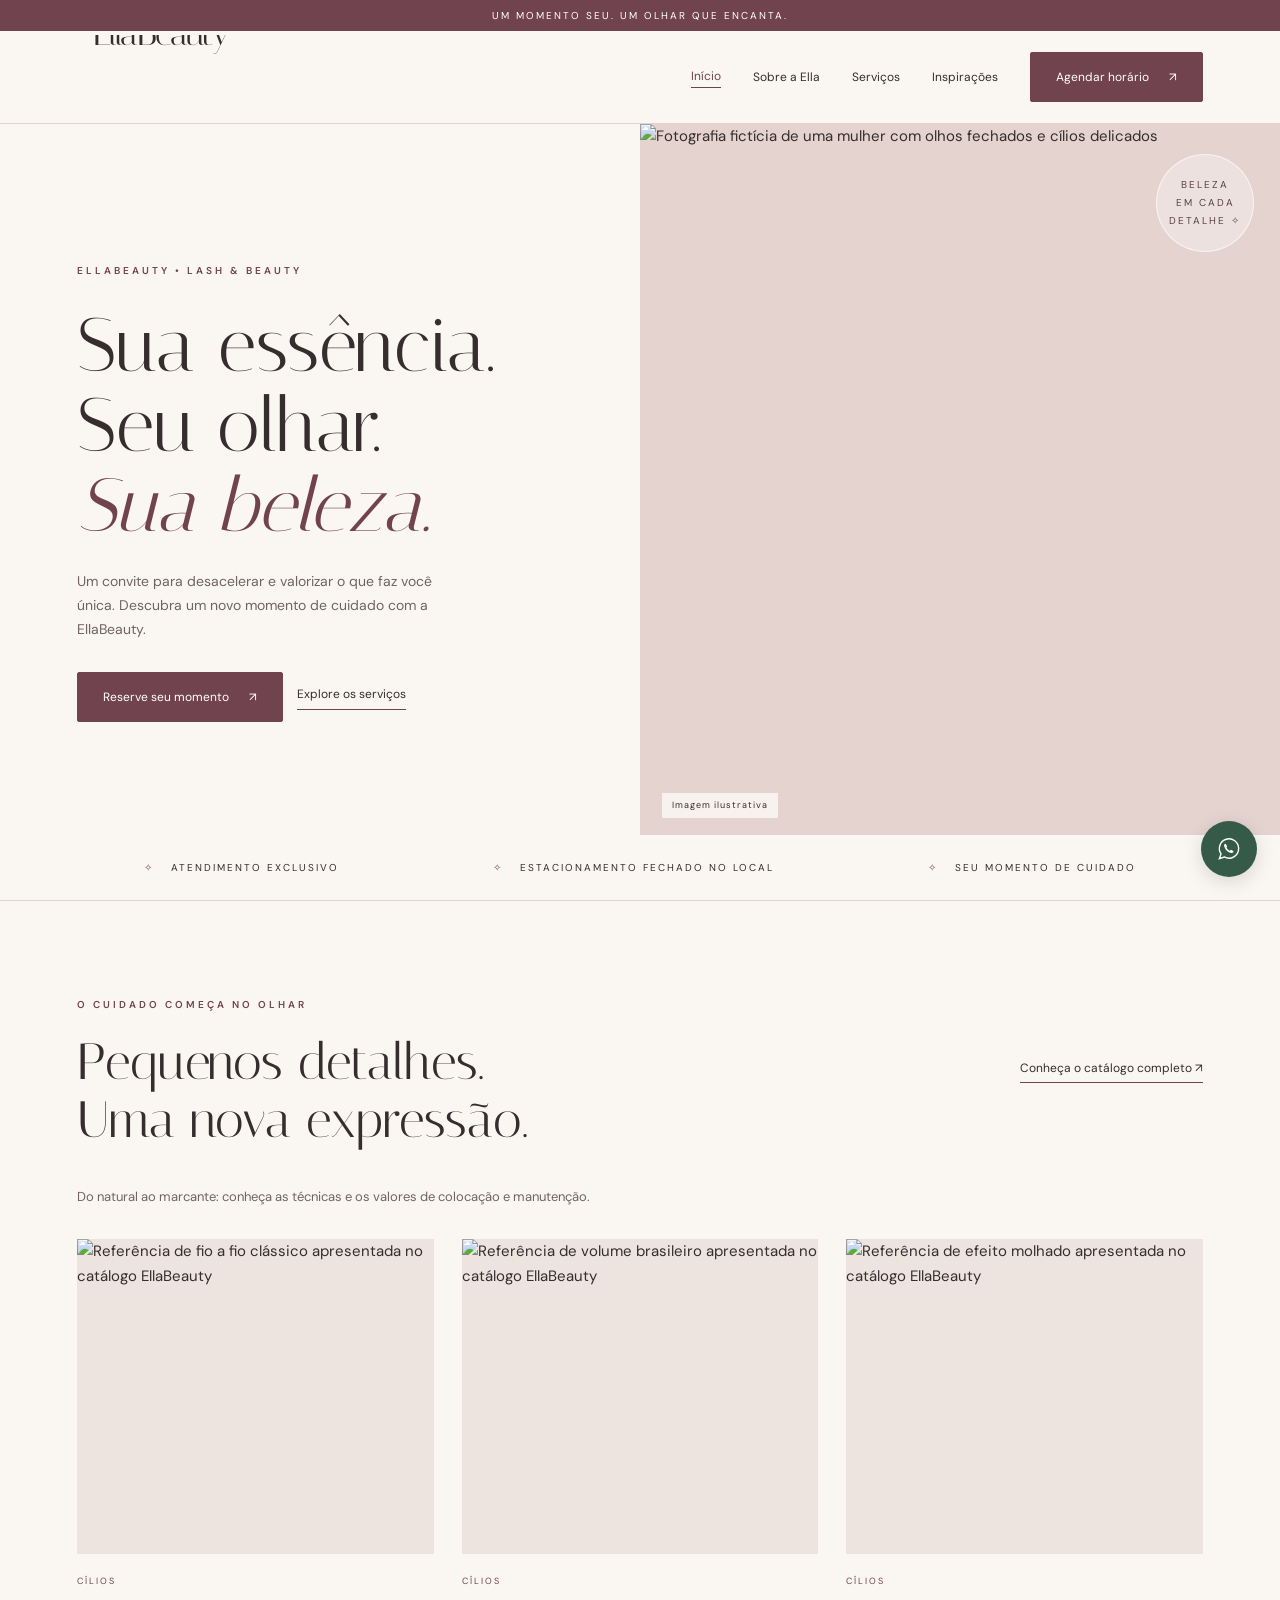
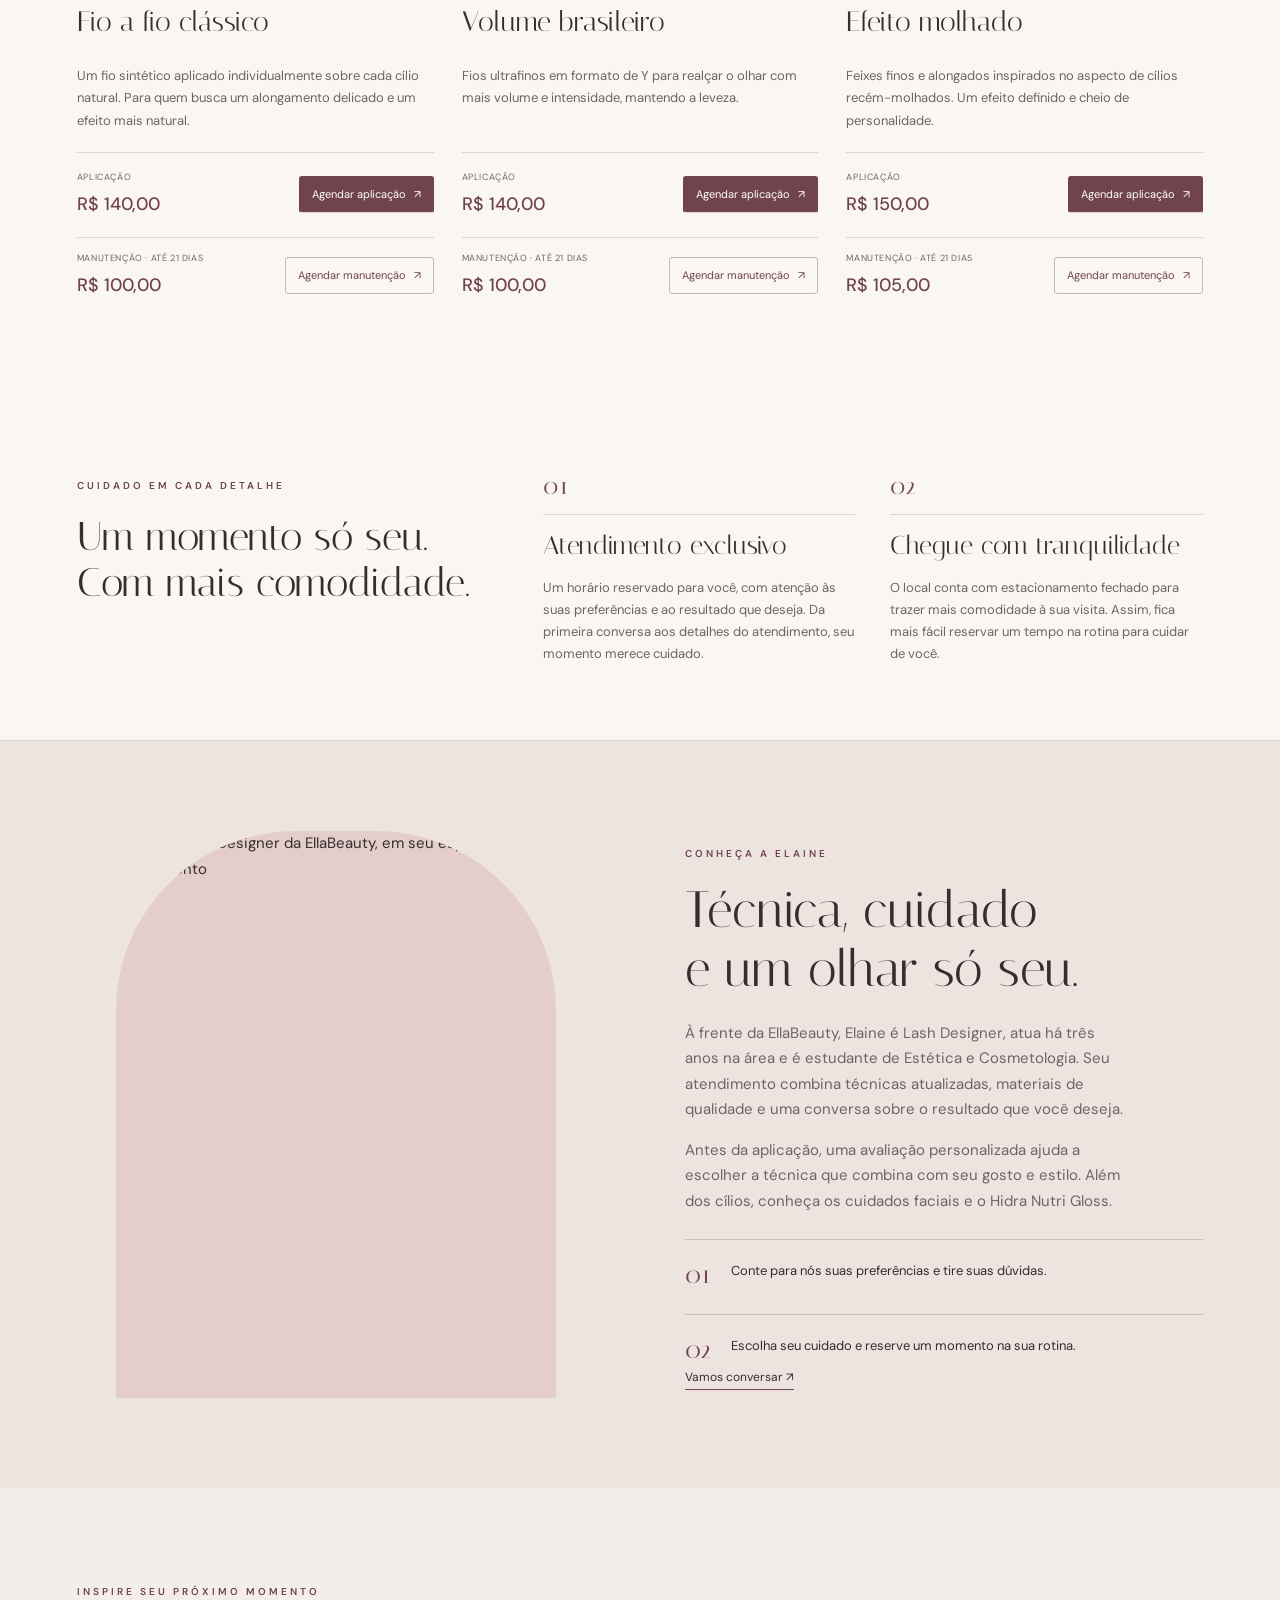
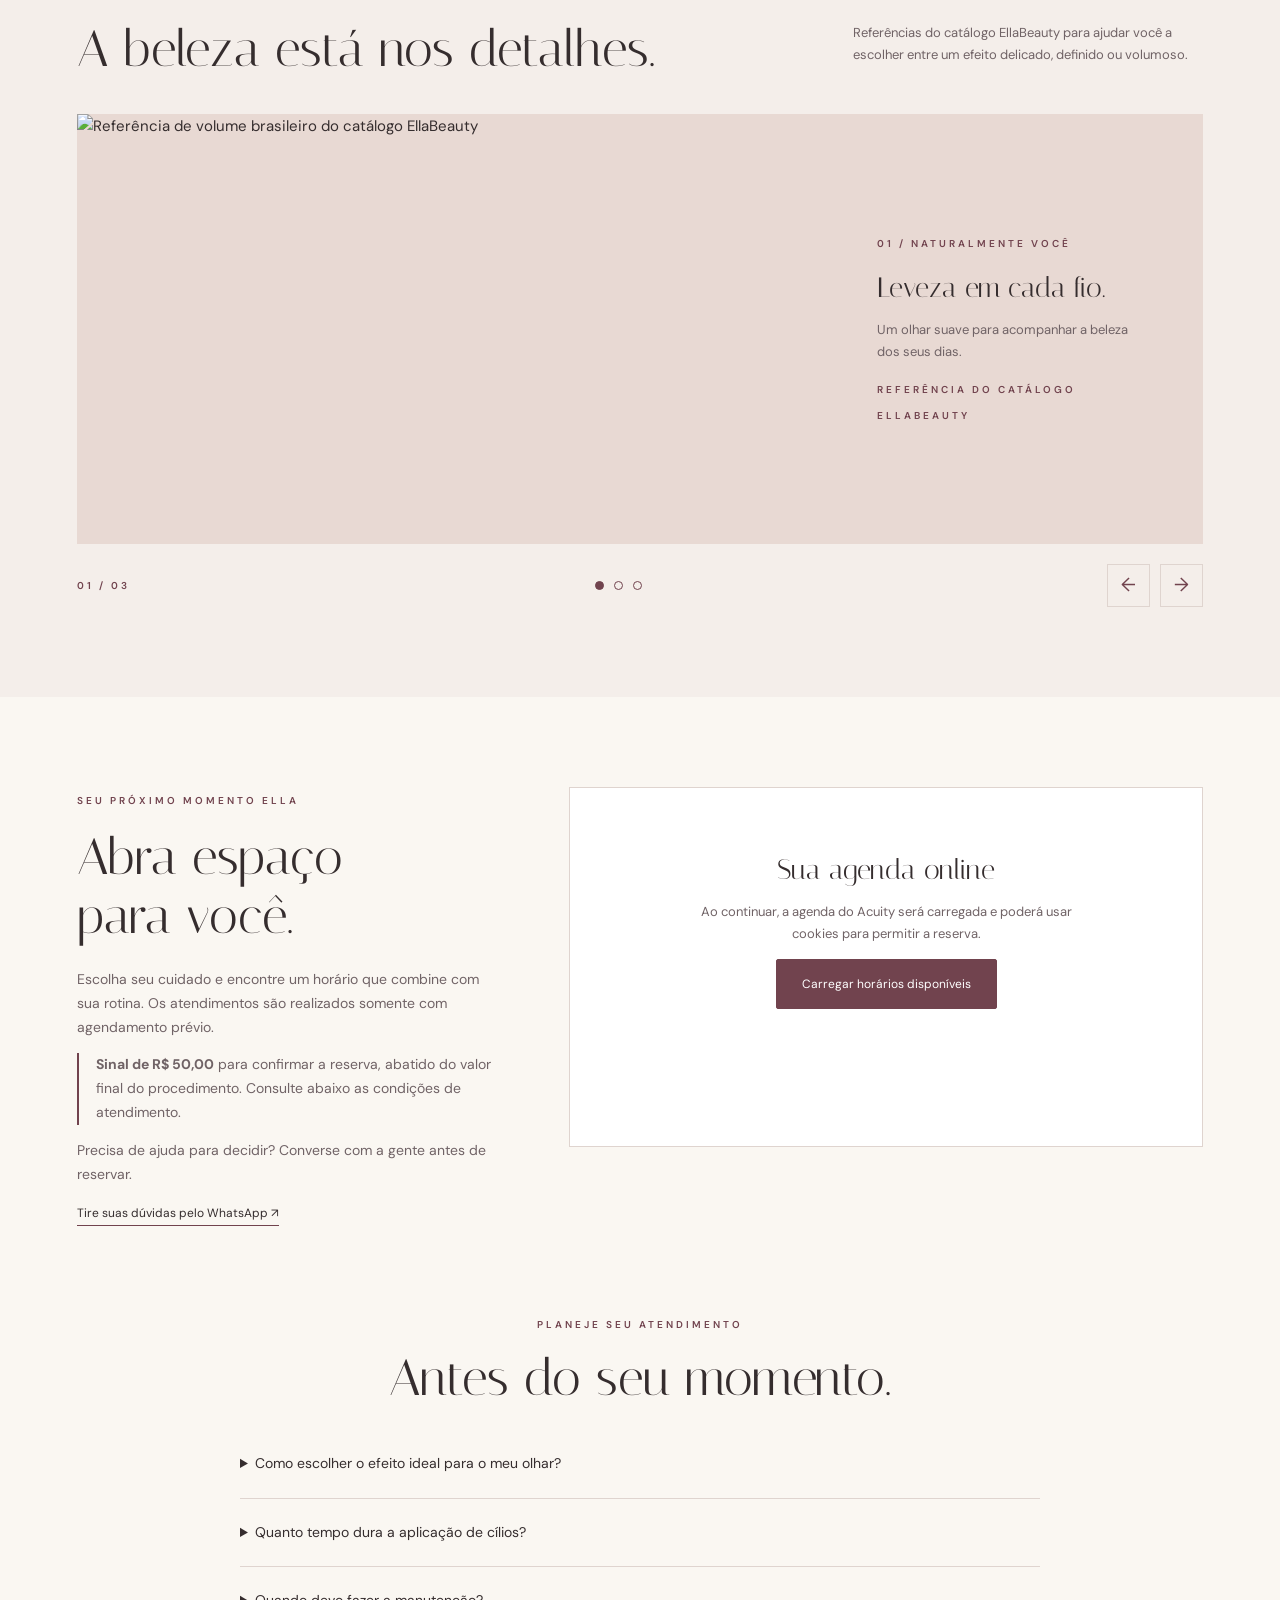
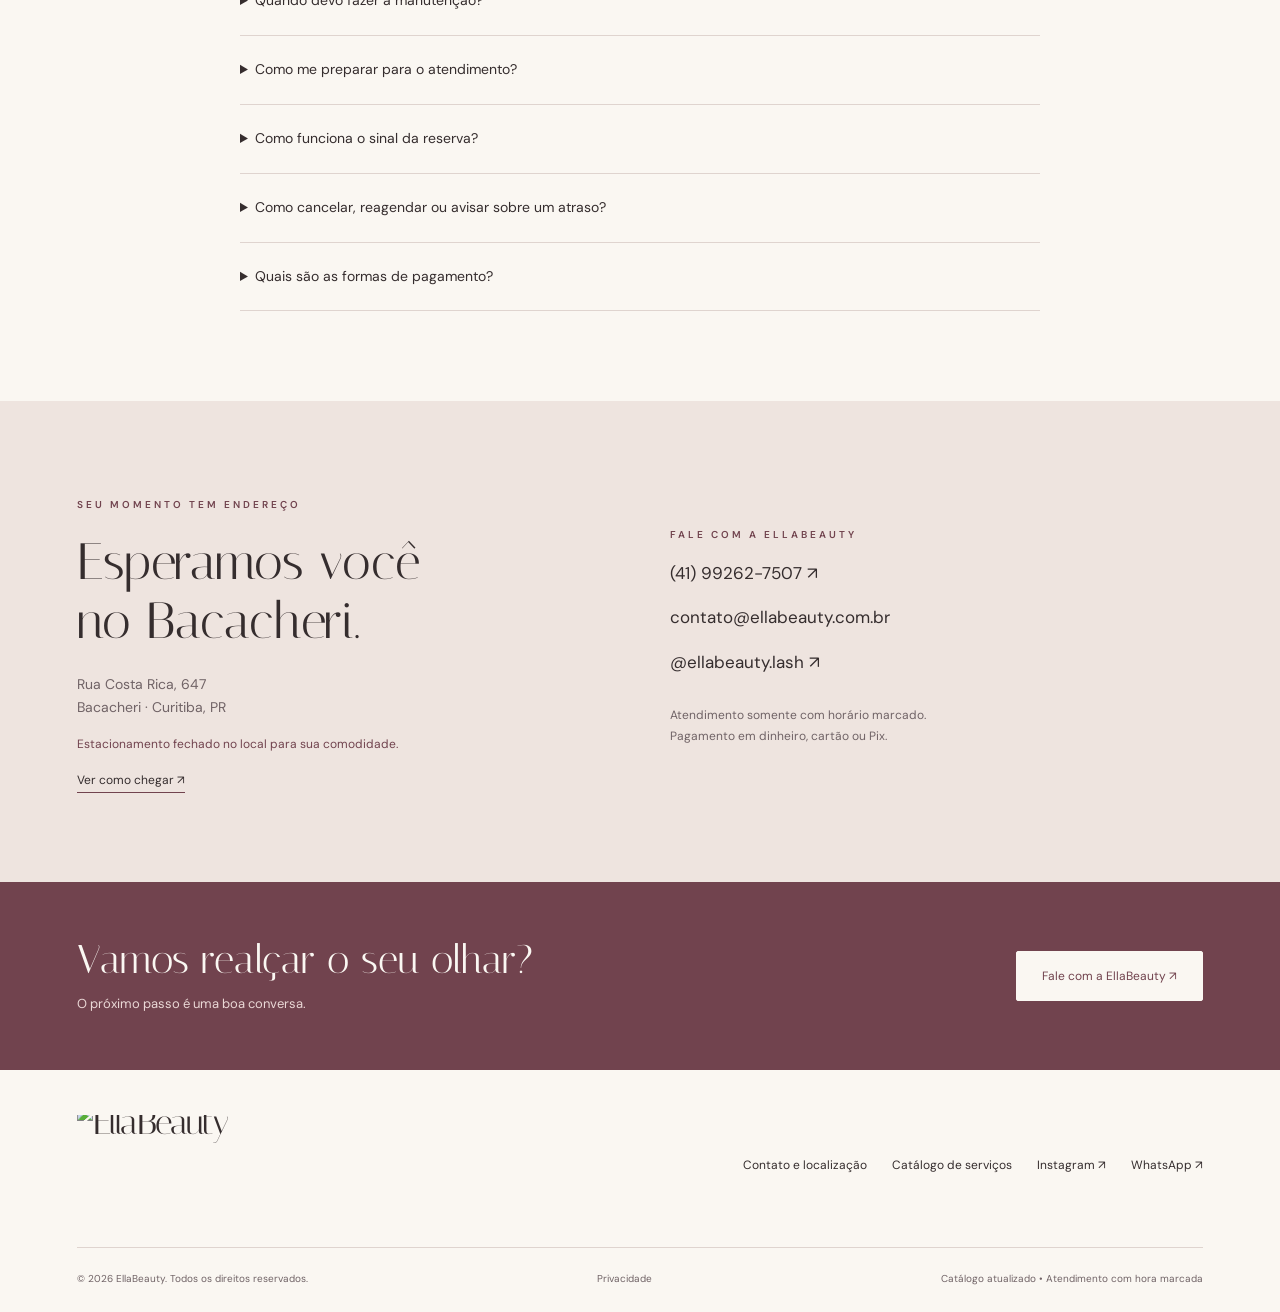
==== index.html @ 80ac0892 "Add files via upload" ====
<!doctype html>
<html lang="pt-BR">
	<head>
		<meta charset="utf-8">
			<meta name="viewport"
			      content="width=device-width,initial-scale=1">
				<title>EllaBeauty | Um olhar que é só seu</title>
				<meta name="description"
				      content="Conheça a EllaBeauty, explore o catálogo de serviços e fale conosco para reservar seu momento de beleza e cuidado.">
					<meta name="theme-color"
					      content="#71434e">
						<link rel="icon"
						      href="assets/favicon.svg"
						      type="image/svg+xml">
							<link rel="stylesheet"
							      href="styles.css">
								<script src="config.js"
								        defer></script><script
								        src="app.js"
								        defer></script></head><body
								        data-page="home">
									<a class="skip"
									   href="#conteudo">Pular para o conteúdo</a>
									<div data-header></div><main
									     id="conteudo">
										<div class="hero">
											<div class="hero-copy">
												<span class="eyebrow">EllaBeauty • Lash & beauty</span>
												<h1>Sua essência.<br>Seu olhar.<br>
															<em>Sua beleza.</em>
														</h1>
														<p>Um convite para desacelerar e valorizar o que faz você única. Descubra um novo momento de cuidado com a EllaBeauty.</p>
														<div class="actions">
															<a class="btn"
															   href="#agendar">Reserve seu momento <span aria-hidden="true">↗</span>
															</a>
															<a class="text-link"
															   href="servicos.html">Explore os serviços</a>
														</div>
													</div>
													<div class="hero-art">
														<img src="assets/olhar-ilustrativo.png"
														     id="hero-image"
														     alt="Fotografia fictícia de uma mulher com olhos fechados e cílios delicados"
														     width="900"
														     height="1000"
														     fetchpriority="high">
															<div class="hero-stamp">BELEZA<br>EM CADA<br>DETALHE ✧</div>
																	<span class="image-note">Imagem ilustrativa</span>
																</div>
															</div>
															<div class="strip"><span>Atendimento exclusivo</span><span>Estacionamento fechado no local</span><span>Seu momento de cuidado</span></div>
															<section>
																<div class="wrap">
																	<div class="section-head">
																		<div>
																			<span class="eyebrow">O cuidado começa no olhar</span>
																			<h2>Pequenos detalhes.<br>Uma nova expressão.</h2>
																			</div>
																			<a class="text-link"
																			   href="servicos.html">Conheça o catálogo completo ↗</a>
																		</div>
																		<p class="catalog-caption">Do natural ao marcante: conheça as técnicas e os valores de colocação e manutenção.</p>
																		<div class="cards"
																		     data-services></div></div></section><section class="studio-benefits"><div class="wrap"><div class="benefits-heading"><span class="eyebrow">Cuidado em cada detalhe</span><h2>Um momento só seu.<br>Com mais comodidade.</h2></div><div class="benefits-grid"><article><span class="benefit-symbol" aria-hidden="true">01</span><h3>Atendimento exclusivo</h3><p>Um horário reservado para você, com atenção às suas preferências e ao resultado que deseja. Da primeira conversa aos detalhes do atendimento, seu momento merece cuidado.</p></article><article><span class="benefit-symbol" aria-hidden="true">02</span><h3>Chegue com tranquilidade</h3><p>O local conta com estacionamento fechado para trazer mais comodidade à sua visita. Assim, fica mais fácil reservar um tempo na rotina para cuidar de você.</p></article></div></div></section><section class="about" id="sobre"><div class="wrap about-grid"><div class="about-art portrait"><img src="assets/elaine-lash-designer.png" alt="Elaine, Lash Designer da EllaBeauty, em seu espaço de atendimento" loading="lazy" width="663" height="855"></div><div><span class="eyebrow">Conheça a Elaine</span><h2>Técnica, cuidado<br>e um olhar só seu.</h2><p>À frente da EllaBeauty, Elaine é Lash Designer, atua há três anos na área e é estudante de Estética e Cosmetologia. Seu atendimento combina técnicas atualizadas, materiais de qualidade e uma conversa sobre o resultado que você deseja.</p><p>Antes da aplicação, uma avaliação personalizada ajuda a escolher a técnica que combina com seu gosto e estilo. Além dos cílios, conheça os cuidados faciais e o Hidra Nutri Gloss.</p><div class="numbered"><b>01</b><span>Conte para nós suas preferências e tire suas dúvidas.</span></div><div class="numbered"><b>02</b><span>Escolha seu cuidado e reserve um momento na sua rotina.</span></div><a class="text-link" href="https://wa.me/5541992627507" target="_blank" rel="noopener noreferrer">Vamos conversar ↗</a></div></div></section>
																				<section class="gallery"
																				         id="galeria">
																					<div class="wrap">
																						<div class="section-head">
																							<div>
																								<span class="eyebrow">Inspire seu próximo momento</span>
																								<h2>A beleza está nos detalhes.</h2>
																							</div>
																							<p>Referências do catálogo EllaBeauty para ajudar você a escolher entre um efeito delicado, definido ou volumoso.</p>
																						</div>
																						<div class="carousel"
																						     role="region"
																						     aria-roledescription="carrossel"
																						     aria-label="Inspirações de beleza">
																							<div class="slides"
																							     tabindex="0"
																							     aria-label="Use as setas para navegar pelas inspirações">
																								<article class="slide"
																								         role="group"
																								         aria-roledescription="slide"
																								         aria-label="1 de 3">
																									<img src="assets/catalogo/brasileiro.webp"
																									     alt="Referência de volume brasileiro do catálogo EllaBeauty"
																									     loading="lazy"
																									     width="750"
																									     height="430">
																										<div class="slide-copy">
																											<span class="eyebrow">01 / Naturalmente você</span>
																											<h3>Leveza em cada fio.</h3>
																											<p>Um olhar suave para acompanhar a beleza dos seus dias.</p>
																											<span class="eyebrow">Referência do catálogo EllaBeauty</span>
																										</div>
																									</article>
																									<article class="slide"
																									         role="group"
																									         aria-roledescription="slide"
																									         aria-label="2 de 3">
																										<img src="assets/catalogo/molhado.webp"
																										     alt="Referência de efeito molhado do catálogo EllaBeauty"
																										     loading="lazy"
																										     width="750"
																										     height="430">
																											<div class="slide-copy">
																												<span class="eyebrow">02 / Um toque de presença</span>
																												<h3>Seu olhar em evidência.</h3>
																												<p>Inspirações para quem ama uma expressão marcante.</p>
																												<span class="eyebrow">Referência do catálogo EllaBeauty</span>
																											</div>
																										</article>
																										<article class="slide"
																										         role="group"
																										         aria-roledescription="slide"
																										         aria-label="3 de 3">
																											<img src="assets/catalogo/luxo.webp"
																											     alt="Referência de volume luxo do catálogo EllaBeauty"
																											     loading="lazy"
																											     width="750"
																											     height="430">
																												<div class="slide-copy">
																													<span class="eyebrow">03 / Volume luxo</span>
																													<h3>Presença em cada detalhe.</h3>
																													<p>Uma inspiração para quem busca um efeito volumoso e expressivo.</p>
																													<span class="eyebrow">Referência do catálogo EllaBeauty</span>
																												</div>
																											</article>
																										</div>
																										<div class="carousel-controls">
																											<span class="eyebrow"
																											      data-slide-status
																											      aria-live="polite">01 / 03</span>
																											<div class="dots">
																												<button class="dot"
																												        aria-label="Mostrar inspiração 1"
																												        aria-pressed="true"/>
																												<button class="dot"
																												        aria-label="Mostrar inspiração 2"
																												        aria-pressed="false"/>
																												<button class="dot"
																												        aria-label="Mostrar inspiração 3"
																												        aria-pressed="false"/>
																											</div>
																											<div class="arrows">
																												<button class="arrow"
																												        data-prev
																												        aria-label="Inspiração anterior">←</button>
																												<button class="arrow"
																												        data-next
																												        aria-label="Próxima inspiração">→</button>
																											</div>
																										</div>
																									</div>
																								</div>
																							</section>
																							<section id="agendar">
																								<div class="wrap booking-grid">
																									<div class="booking-copy">
																										<span class="eyebrow">Seu próximo momento Ella</span>
																										<h2>Abra espaço<br>para você.</h2>
																											<p>Escolha seu cuidado e encontre um horário que combine com sua rotina. Os atendimentos são realizados somente com agendamento prévio.</p>
																											<p class="booking-policy">
																												<strong>Sinal de R$ 50,00</strong> para confirmar a reserva, abatido do valor final do procedimento. Consulte abaixo as condições de atendimento.</p>
																											<p>Precisa de ajuda para decidir? Converse com a gente antes de reservar.</p>
																											<a class="text-link"
																											   href="https://wa.me/5541992627507"
																											   target="_blank"
																											   rel="noopener noreferrer">Tire suas dúvidas pelo WhatsApp ↗</a>
																										</div>
																										<div class="booking-box"
																										     data-booking><div
																										     class="booking-placeholder">
																											<div class="calendar"
																											     aria-hidden="true">▦</div>
																											<span class="eyebrow">Agendamento online</span>
																											<h3>Sua próxima pausa<br>começa aqui.</h3>
																												<p>A agenda online está sendo preparada. Por enquanto, consulte os horários disponíveis pelo WhatsApp.</p>
																												<a class="btn"
																												   href="https://wa.me/5541992627507"
																												   target="_blank"
																												   rel="noopener noreferrer">Consultar horários ↗</a>
																											</div>
																										</div>
																									</div>
																								</section>
																								<section class="faq">
																									<div class="wrap faq-inner">
																										<span class="eyebrow">Planeje seu atendimento</span>
																										<h2>Antes do seu momento.</h2>
																										<details>
																											<summary>Como escolher o efeito ideal para o meu olhar?</summary>
																											<p>Conte à Elaine se prefere um efeito natural ou mais volumoso. A avaliação personalizada considera seu gosto e estilo para escolher a técnica com você.</p>
																										</details>
																										<details>
																											<summary>Quanto tempo dura a aplicação de cílios?</summary>
																											<p>A extensão leva, em média, 1h30 e pode chegar a 2h30, dependendo da quantidade de cílios naturais. Reserve esse tempo para seu atendimento.</p>
																										</details>
																										<details>
																											<summary>Quando devo fazer a manutenção?</summary>
																											<p>Nas técnicas que oferecem manutenção, programe o retorno entre 15 e 21 dias. Após 21 dias, será cobrado o valor de uma nova colocação. Volume mega brasileiro e volume luxo são técnicas sem manutenção.</p>
																										</details>
																										<details>
																											<summary>Como me preparar para o atendimento?</summary>
																											<p>Se possível, venha sem maquiagem e retire as lentes de contato antes da aplicação. Use o banheiro antes de começar e, se quiser, traga seu fone. Converse com a Elaine sobre suas dúvidas e necessidades antes do procedimento.</p>
																										</details>
																										<details>
																											<summary>Como funciona o sinal da reserva?</summary>
																											<p>Para confirmar o agendamento, é necessário um sinal de R$ 50,00, descontado do valor final do procedimento. Segundo a política do estúdio, o sinal não é reembolsado em caso de desistência. Confirme as condições com a EllaBeauty antes do pagamento.</p>
																										</details>
																										<details>
																											<summary>Como cancelar, reagendar ou avisar sobre um atraso?</summary>
																											<p>Informe cancelamentos ou reagendamentos pelo WhatsApp com pelo menos 24 horas de antecedência. Em caso de falta ou cancelamento fora do prazo informado pelo estúdio, o sinal não é devolvido e será necessário um novo sinal para remarcar. Atrasos superiores a 10 minutos podem levar à adaptação ou ao cancelamento do atendimento, conforme a disponibilidade.</p>
																										</details>
																										<details>
																											<summary>Quais são as formas de pagamento?</summary>
																											<p>A EllaBeauty aceita dinheiro, cartão e Pix. Consulte diretamente com o estúdio as condições de pagamento.</p>
																										</details>
																										
																									</div>
																								</section>
																								<section class="location"
																								         id="contato">
																									<div class="wrap location-grid">
																										<div>
																											<span class="eyebrow">Seu momento tem endereço</span>
																											<h2>Esperamos você<br>no Bacacheri.</h2>
																												<p>Rua Costa Rica, 647<br>Bacacheri · Curitiba, PR</p>
																													<p class="parking-note">Estacionamento fechado no local para sua comodidade.</p><a class="text-link"
																													   href="https://www.google.com/maps/search/?api=1&amp;query=Rua+Costa+Rica+647+Bacacheri+Curitiba"
																													   target="_blank"
																													   rel="noopener noreferrer">Ver como chegar ↗</a>
																												</div>
																												<div class="contact-details">
																													<span class="eyebrow">Fale com a EllaBeauty</span>
																													<a href="https://wa.me/5541992627507"
																													   target="_blank"
																													   rel="noopener noreferrer">(41) 99262-7507 ↗</a>
																													<a href="mailto:ellabeauty@gmail.com">contato@ellabeauty.com.br</a>
																													<a href="https://www.instagram.com/ellabeauty.lash/"
																													   target="_blank"
																													   rel="noopener noreferrer">@ellabeauty.lash ↗</a>
																													<p>Atendimento somente com horário marcado.<br>Pagamento em dinheiro, cartão ou Pix.</p>
																													</div>
																												</div>
																											</section>
																											<div class="contact-band">
																												<div class="wrap">
																													<div>
																														<h2>Vamos realçar o seu olhar?</h2>
																														<p>O próximo passo é uma boa conversa.</p>
																													</div>
																													<a class="btn"
																													   href="https://wa.me/5541992627507"
																													   target="_blank"
																													   rel="noopener noreferrer">Fale com a EllaBeauty ↗</a>
																												</div>
																											</div>
																										</main>
																										<div data-footer></div><noscript><p
																										     class="wrap">Para agendar, entre em contato: <a href="https://wa.me/5541992627507">WhatsApp EllaBeauty</a>. Ative o JavaScript para ver o catálogo e a navegação completa.</p>
																									</noscript>
																								</body>
																							</html>
---- styles.css ----
@import url('https://fonts.googleapis.com/css2?family=DM+Sans:wght@400;500;600;700&family=Italiana&display=swap');
:root{--paper:#faf7f2;--ink:#352d2e;--muted:#706366;--wine:#71434e;--rose:#ead8d6;--line:#dfd4cf;--serif:'Italiana',Georgia,serif}*{box-sizing:border-box}html{scroll-behavior:smooth;scroll-padding-top:100px}body{margin:0;background:var(--paper);color:var(--ink);font-family:'DM Sans',Arial,sans-serif;font-size:15px;line-height:1.7}a{color:inherit;text-decoration:none}button{font:inherit;cursor:pointer}img{max-width:100%;display:block}button,a{-webkit-tap-highlight-color:transparent}:focus-visible{outline:3px solid var(--wine);outline-offset:5px}.skip{position:fixed;left:15px;top:-90px;background:white;padding:12px;z-index:99}.skip:focus{top:10px}.wrap{width:min(1200px,88%);margin:auto}.topline{text-align:center;background:var(--wine);color:white;letter-spacing:2px;font-size:10px;padding:7px 12px;text-transform:uppercase}header{background:var(--paper);border-bottom:1px solid var(--line);position:sticky;top:0;z-index:20}.nav{height:92px;display:flex;align-items:center;justify-content:space-between;gap:25px}.brand{font-family:var(--serif);font-size:35px;line-height:1;letter-spacing:-1.8px}.brand span{display:block;font:9px 'DM Sans',sans-serif;letter-spacing:4.5px;text-transform:uppercase;margin-top:10px;text-align:center}.navlinks{display:flex;align-items:center;gap:32px;font-size:12px}.navlinks a[aria-current=page]{color:var(--wine);border-bottom:1px solid}.btn{display:inline-flex;align-items:center;justify-content:center;gap:20px;background:var(--wine);color:#fff;padding:14px 25px;font-size:12px;border:1px solid var(--wine);border-radius:2px;transition:background .2s,transform .2s}.btn:hover{background:#55333b;transform:translateY(-2px)}.btn.outline{background:transparent;color:var(--wine)}.btn.outline:hover{background:var(--rose)}.menu{display:none;background:transparent;border:1px solid var(--line);padding:8px 13px}.eyebrow{font-size:10px;letter-spacing:3px;text-transform:uppercase;color:var(--wine);font-weight:600}.hero{display:grid;grid-template-columns:1fr 1fr;min-height:650px;position:relative}.hero-copy{padding:90px 55px 70px max(6vw,calc((100vw - 1200px)/2));align-self:center}.hero h1{font-family:var(--serif);font-size:clamp(48px,5.9vw,84px);font-weight:400;line-height:1.06;margin:24px 0}.hero h1 em{font-weight:400;color:var(--wine)}.hero p{max-width:380px;color:var(--muted);font-size:14px}.actions{display:flex;flex-wrap:wrap;gap:14px;margin-top:30px}.text-link{font-size:12px;border-bottom:1px solid var(--wine);padding-bottom:4px;align-self:center}.hero-art{position:relative;background:#e4d3cf;overflow:hidden;min-height:530px}.hero-art>img{height:100%;width:100%;object-fit:cover}.image-note{position:absolute;bottom:17px;left:22px;font-size:9px;letter-spacing:1px;background:#faf7f2df;padding:5px 10px}.hero-stamp{position:absolute;right:26px;top:30px;border:1px solid #ffffffa0;border-radius:50%;width:98px;height:98px;display:grid;place-content:center;color:#5b4045;text-align:center;font-size:10px;letter-spacing:2px;line-height:1.8;background:#fff5}.strip{display:flex;justify-content:space-around;gap:20px;flex-wrap:wrap;padding:24px 6%;border-bottom:1px solid var(--line);font-size:10px;letter-spacing:2px;text-transform:uppercase}.strip span:before{content:'✧';padding-right:17px;color:var(--wine)}section{padding:90px 0}h2{font-family:var(--serif);font-weight:400;font-size:clamp(37px,4vw,57px);line-height:1.15;margin:16px 0 22px}h3{font-family:var(--serif);font-weight:400;font-size:28px;line-height:1.2;margin:15px 0}.section-head{display:flex;align-items:end;justify-content:space-between;gap:30px;margin-bottom:35px}.section-head h2{margin-bottom:0}.section-head p{color:var(--muted);max-width:350px;font-size:13px}.cards{display:grid;grid-template-columns:repeat(3,1fr);gap:28px}.card-image{aspect-ratio:1.13;overflow:hidden;background:var(--rose)}.card-image img{height:100%;width:100%;object-fit:cover;transition:transform .5s}.card:hover img{transform:scale(1.035)}.card small{font-size:9px;letter-spacing:2px;color:var(--wine);text-transform:uppercase;display:block;margin-top:20px}.card p{font-size:13px;color:var(--muted);margin:12px 0 20px}.card-bottom{border-top:1px solid var(--line);padding:17px 0;display:flex;align-items:center;justify-content:space-between;gap:10px}.price{color:var(--wine);font-weight:500;font-size:18px}.card-bottom a{font-size:11px;border-bottom:1px solid var(--line)}.about{background:#eee4df}.about-grid{display:grid;grid-template-columns:1fr 1fr;gap:90px;align-items:center}.about-art{min-height:430px;background:#e3ceca;position:relative;overflow:hidden;border-radius:180px 180px 0 0}.about-art img{width:100%;height:430px;object-fit:cover}.about p{color:var(--muted);max-width:440px}.numbered{display:flex;gap:20px;margin-top:25px;padding-top:20px;border-top:1px solid #cdbcb7}.numbered b{font:25px var(--serif);color:var(--wine)}.numbered span{font-size:13px}.gallery{background:#f4eeea}.carousel{position:relative}.slides{display:flex;overflow:hidden;scroll-snap-type:x mandatory;scroll-behavior:smooth}.slide{flex:0 0 100%;display:grid;grid-template-columns:1.5fr 1fr;background:#e8d9d3;scroll-snap-align:start}.slide img{height:430px;width:100%;object-fit:cover}.slide-copy{padding:50px;align-self:center}.slide-copy p{font-size:13px;color:var(--muted)}.carousel-controls{display:flex;align-items:center;justify-content:space-between;margin-top:20px}.arrows{display:flex;gap:10px}.arrow{width:43px;height:43px;background:transparent;border:1px solid var(--line);font-size:19px;color:var(--wine)}.dots{display:flex;gap:10px}.dot{width:9px;height:9px;border-radius:50%;padding:0;border:1px solid var(--wine);background:transparent}.dot[aria-pressed=true]{background:var(--wine)}.booking-grid{display:grid;grid-template-columns:.8fr 1.2fr;gap:70px;align-items:start}.booking-copy p{color:var(--muted);font-size:14px}.booking-box{border:1px solid var(--line);background:#fff;min-height:360px;padding:35px}.booking-placeholder{text-align:center;max-width:380px;margin:30px auto}.booking-placeholder .calendar{font:54px var(--serif);color:var(--wine)}.booking-placeholder p{font-size:13px;color:var(--muted)}iframe{border:0;width:100%;min-height:760px}.booking-box:has(iframe){padding:8px}.faq{padding-top:0}.faq-inner{max-width:800px;margin:auto}.faq h2{text-align:center}details{border-bottom:1px solid var(--line);padding:22px 0}summary{cursor:pointer;font-size:14px}details p{font-size:13px;color:var(--muted);max-width:660px}.contact-band{background:var(--wine);color:var(--paper);padding:55px 0}.contact-band .wrap{display:flex;align-items:center;justify-content:space-between;gap:30px}.contact-band h2{font-size:40px;margin:0 0 10px}.contact-band p{font-size:13px;margin:0;color:#ead8d6}.contact-band .btn{background:var(--paper);color:var(--wine);border-color:var(--paper)}footer{padding:45px 0 25px}.footer-top{display:flex;justify-content:space-between;gap:35px;align-items:center;padding-bottom:32px}.footer-links{display:flex;gap:25px;font-size:12px}.footer-bottom{padding-top:22px;border-top:1px solid var(--line);font-size:10px;color:var(--muted);display:flex;justify-content:space-between;gap:20px}.float-wa{position:fixed;bottom:23px;right:23px;z-index:25;background:#355b48;color:white;box-shadow:0 5px 20px #0002;width:56px;height:56px;border-radius:50%;display:grid;place-items:center}.float-wa svg{width:28px;height:28px}.page-intro{text-align:center;padding:70px 0 35px}.page-intro p{max-width:560px;margin:0 auto;color:var(--muted);font-size:14px}.catalog{padding-top:20px}.notice{padding:13px 20px;background:#eee3dd;font-size:12px;color:#61424a;border-left:2px solid var(--wine);margin:20px 0 30px}.filters{display:flex;justify-content:center;gap:10px;flex-wrap:wrap;margin:20px 0 40px}.filter{border:1px solid var(--line);padding:9px 22px;background:transparent;color:var(--ink);font-size:12px;border-radius:30px}.filter[aria-pressed=true]{background:var(--wine);color:white;border-color:var(--wine)}.empty{padding:40px}.privacy{max-width:760px}.privacy p{color:var(--muted)}[hidden]{display:none!important}@media(min-width:1600px){.hero{max-width:1600px;margin:auto}.hero-copy{padding-left:110px}}@media(max-width:900px){.navlinks{gap:18px}.hero-copy{padding:60px 30px 60px 6vw}.hero{min-height:560px}.hero-art{min-height:490px}.about-grid,.booking-grid{gap:35px}.slide-copy{padding:30px}.cards{gap:18px}.card h3{font-size:25px}.brand{font-size:30px}}@media(max-width:650px){.wrap{width:88%}.nav{height:78px}.menu{display:block}.navlinks{display:none;position:absolute;top:78px;left:0;right:0;background:var(--paper);padding:24px 6%;border-bottom:1px solid var(--line);align-items:stretch}.navlinks.open{display:flex;flex-direction:column}.hero{grid-template-columns:1fr}.hero-copy{padding:48px 6%}.hero h1{font-size:57px}.hero-art{min-height:0;height:410px}.hero-stamp{width:80px;height:80px}.strip{font-size:9px;padding:20px 5%;gap:12px}.strip span:before{padding-right:7px}section{padding:60px 0}.section-head{display:block}.section-head .text-link{display:inline-block;margin-top:22px}.cards{grid-template-columns:1fr;gap:30px}.card-image{aspect-ratio:1.3}.about-grid,.booking-grid{grid-template-columns:1fr;gap:35px}.about-art,.about-art img{min-height:0;height:360px}.slide{grid-template-columns:1fr}.slide img{height:310px}.slide-copy{padding:28px}.slide-copy h3{margin:0 0 10px}.booking-box{padding:25px 20px}.contact-band .wrap,.footer-top{align-items:start;flex-direction:column}.footer-links{flex-wrap:wrap;gap:18px}.footer-bottom{padding-right:45px;flex-direction:column;gap:8px}.float-wa{bottom:18px;right:16px;width:50px;height:50px}.page-intro{padding-top:45px}.filters{gap:7px}.filter{padding:9px 17px}.contact-band h2{font-size:35px}}@media(prefers-reduced-motion:reduce){html,.slides{scroll-behavior:auto}*{transition:none!important}}

/* Logo oficial: margens transparentes acomodadas sem deformar a imagem. */
.brand{display:block;position:relative;flex:0 0 190px;width:190px;height:84px;overflow:hidden}.brand img{position:absolute;width:190px;max-width:none;height:auto;top:-19px;left:0}.footer-top .brand{height:100px}.footer-top .brand img{top:-10px}@media(max-width:650px){.brand{flex:0 0 150px;width:150px;height:70px}.brand img{width:150px;top:-15px}.footer-top .brand{flex-basis:auto;height:85px;width:190px}.footer-top .brand img{width:190px;top:-19px}}

/* Catálogo comercial atualizado */
.service-prices{display:flex;flex-direction:column;gap:3px}.price-label{font-size:10px;text-transform:uppercase;letter-spacing:1.2px;color:var(--muted)}.maintenance{font-size:11px;color:var(--muted);max-width:200px}.maintenance b{font-weight:500;color:var(--wine);display:block}.card-bottom{align-items:flex-start}.card-bottom>a{margin-top:17px;white-space:nowrap}.catalog-caption{font-size:13px;color:var(--muted);max-width:850px;line-height:1.8;margin-bottom:30px}.catalog-summary{display:flex;justify-content:center;flex-wrap:wrap;gap:15px 35px;padding:20px 0;border-top:1px solid var(--line);border-bottom:1px solid var(--line);font-size:12px;color:var(--wine);margin-bottom:25px}.booking-policy{border-left:2px solid var(--wine);padding-left:17px}.location{background:#eee4df}.location-grid{display:grid;grid-template-columns:1fr 1fr;gap:60px;align-items:center}.location p{color:var(--muted);font-size:14px}.contact-details{display:flex;flex-direction:column;align-items:flex-start;gap:16px}.contact-details>a{font-size:17px}.contact-details p{font-size:12px}.gallery .slide img{object-fit:cover}.card-image{aspect-ratio:1.13;background:#eee4df}.card-image img{object-fit:cover}.about-art img{object-position:center}.faq .eyebrow{display:block;text-align:center}@media(max-width:650px){.location-grid{grid-template-columns:1fr;gap:35px}.catalog-summary{font-size:11px;gap:10px 18px}.maintenance{font-size:12px}}
.card{display:flex;flex-direction:column}.card-image{flex-shrink:0}.card>p{flex:1}.card-bottom{margin-top:auto}@media(min-width:651px) and (max-width:900px){.nav{height:92px}.menu{display:block}.navlinks{display:none;position:absolute;top:92px;left:0;right:0;background:var(--paper);padding:24px 6%;border-bottom:1px solid var(--line);align-items:stretch}.navlinks.open{display:flex;flex-direction:column}}

/* Retrato da Elaine em sua apresentação. */
.about-art.portrait{min-height:0;height:auto;aspect-ratio:663/855;max-width:440px;width:100%;justify-self:center}.about-art.portrait img{position:absolute;inset:0;width:100%;height:100%;object-fit:cover;object-position:center}@media(max-width:650px){.about-art.portrait{max-width:340px}}

/* Orientações do catálogo com leitura centralizada. */
.catalog-guidance{text-align:center;color:var(--muted);font-size:13px;line-height:1.8;margin:25px auto 30px;max-width:100%;text-wrap:balance}.catalog-guidance p{margin:8px 0}.catalog-guidance p:first-child{font-size:12px}.catalog-guidance strong{font-weight:500;color:var(--wine)}@media(max-width:650px){.guidance-break{display:none}.catalog-guidance{font-size:12px;margin:22px auto 26px}}

/* Diferenciais do espaço */
.studio-benefits{padding:65px 0 75px;border-bottom:1px solid var(--line)}.studio-benefits>.wrap{display:grid;grid-template-columns:.85fr 1.4fr;gap:65px;align-items:start}.benefits-heading h2{font-size:40px;margin-bottom:0}.benefits-grid{display:grid;grid-template-columns:1fr 1fr;gap:35px}.benefit-symbol{font:24px var(--serif);color:var(--wine);display:block;padding-bottom:14px;border-bottom:1px solid var(--line)}.benefits-grid h3{font-size:26px}.benefits-grid p{font-size:13px;color:var(--muted);margin-bottom:0}.catalog-welcome{max-width:780px;margin:0 auto 28px;text-align:center}.catalog-welcome p{font-size:13px;line-height:1.8;color:var(--muted);text-wrap:balance}.catalog-welcome strong{font-weight:500;color:var(--wine)}.location .parking-note{font-size:12px;color:var(--wine)}@media(max-width:900px){.studio-benefits>.wrap{grid-template-columns:1fr;gap:32px}.benefits-heading h2{font-size:37px}}@media(max-width:650px){.studio-benefits{padding:45px 0 50px}.benefits-grid{grid-template-columns:1fr;gap:28px}.catalog-welcome p{font-size:12px}.catalog-summary{row-gap:12px}}
/* Separação visual dos serviços no catálogo. */
body[data-page='services'] .cards{column-gap:28px;row-gap:48px}body[data-page='services'] .card{border:1px solid var(--line);border-radius:6px;background:#fffcf8;overflow:hidden}body[data-page='services'] .card-image{border-bottom:1px solid var(--line)}body[data-page='services'] .card>small{margin:22px 24px 0}body[data-page='services'] .card>h3{margin:12px 24px 0}body[data-page='services'] .card>p{margin:16px 24px 24px}body[data-page='services'] .card-bottom{margin:auto 24px 0;padding:18px 0 24px}@media(max-width:900px){body[data-page='services'] .card>small,body[data-page='services'] .card>h3,body[data-page='services'] .card>p{margin-left:18px;margin-right:18px}body[data-page='services'] .card-bottom{margin-left:18px;margin-right:18px}}@media(max-width:650px){body[data-page='services'] .cards{row-gap:30px}}

/* Agendamento direto junto ao valor de cada atendimento. */
.card-bottom.service-options{display:flex;flex-direction:column;gap:0;width:auto}.booking-option{display:flex;align-items:center;justify-content:space-between;gap:12px;width:100%;padding:13px 0}.booking-option:first-child{padding-top:0}.booking-option+.booking-option{border-top:1px solid var(--line);margin-top:4px;padding-bottom:0}.booking-option>div{display:flex;flex-direction:column;gap:4px;min-width:0}.booking-option .price-label{font-size:9px;letter-spacing:.6px}.booking-option .price{font-size:18px}.service-booking{display:inline-flex;align-items:center;justify-content:center;gap:8px;flex-shrink:0;padding:10px 12px;background:var(--wine);color:white;border:1px solid var(--wine);border-radius:3px;font-size:10px;line-height:1.4;transition:background .2s}.service-booking:hover{background:#55333b}.booking-option+.booking-option .service-booking{background:transparent;color:var(--wine);border-color:#cbb5bb}.booking-option+.booking-option .service-booking:hover{background:var(--rose)}.no-maintenance{font-size:11px;color:var(--muted);padding-top:2px}@media(min-width:651px) and (max-width:1000px){.booking-option{align-items:flex-start;flex-direction:column}.service-booking{width:100%}.booking-option .price-label{font-size:9px}}@media(max-width:650px){.service-booking{font-size:11px}.booking-option .price-label{font-size:9px}}
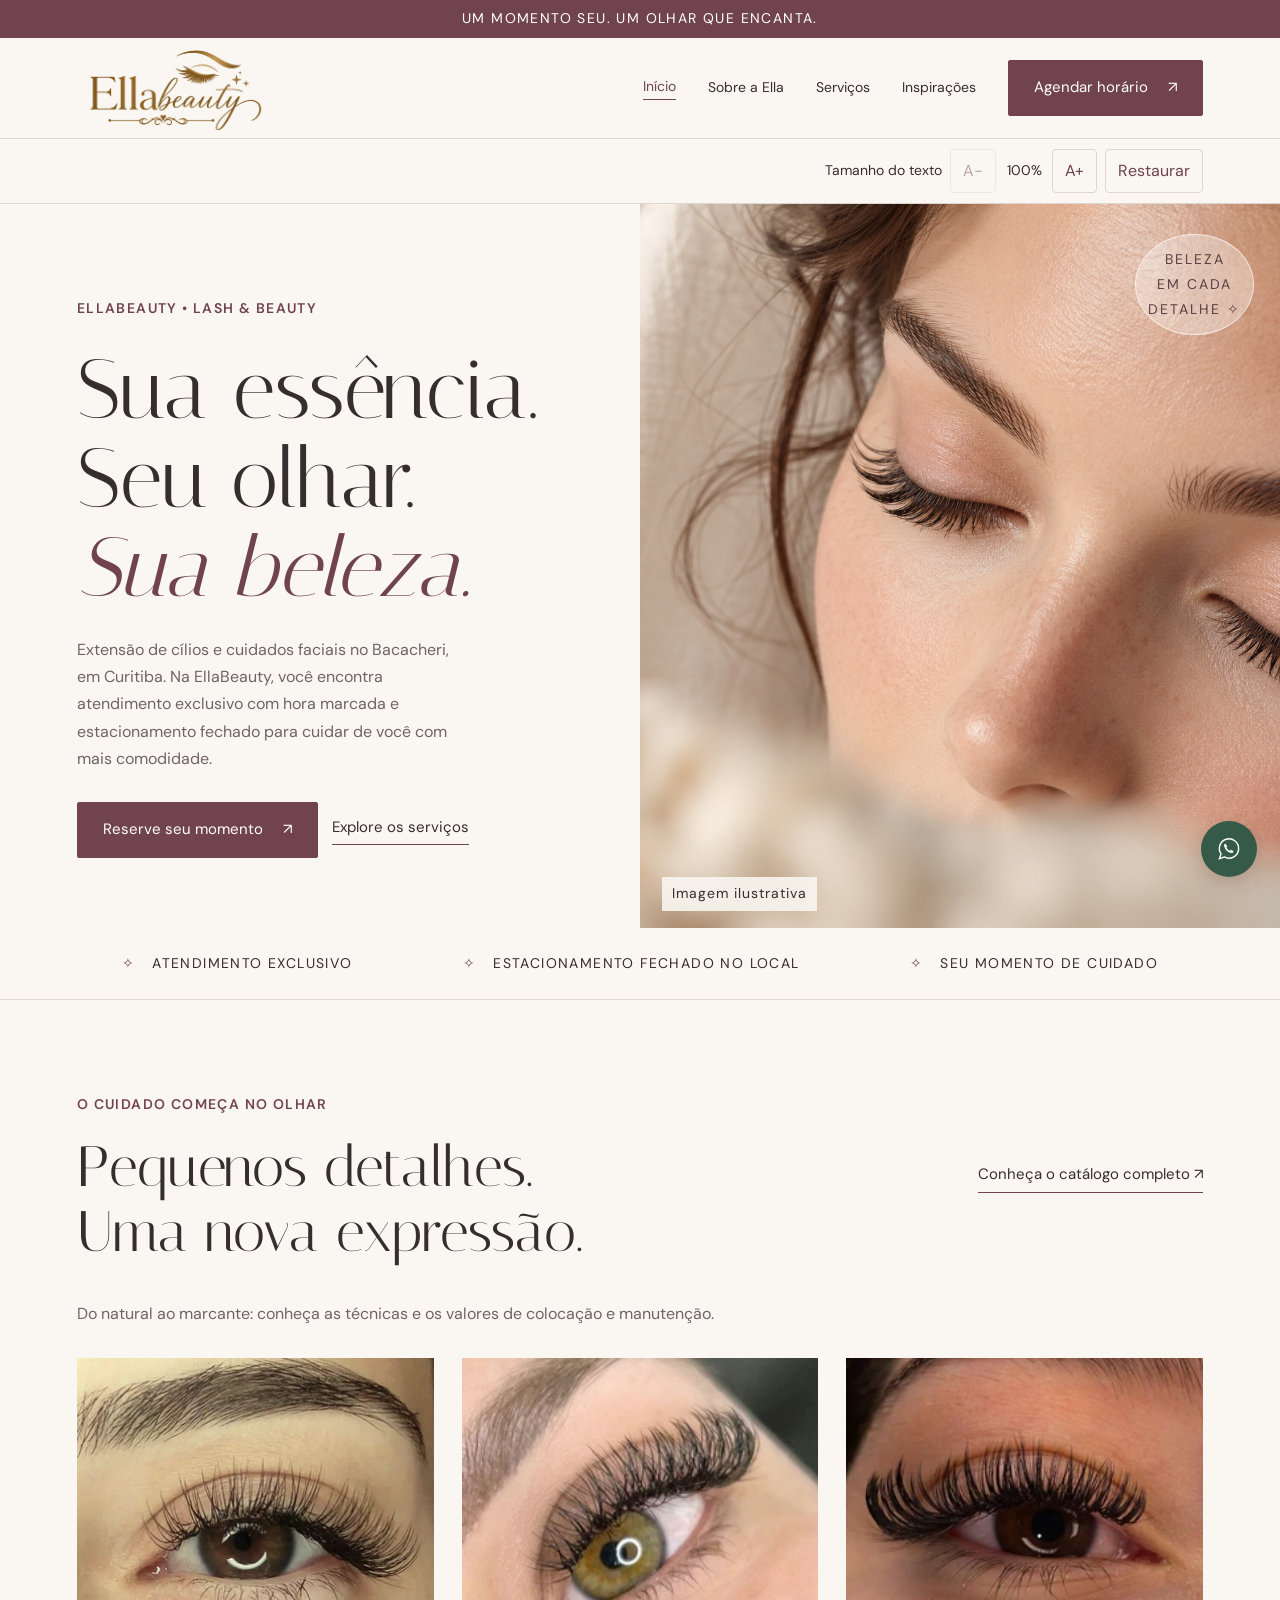
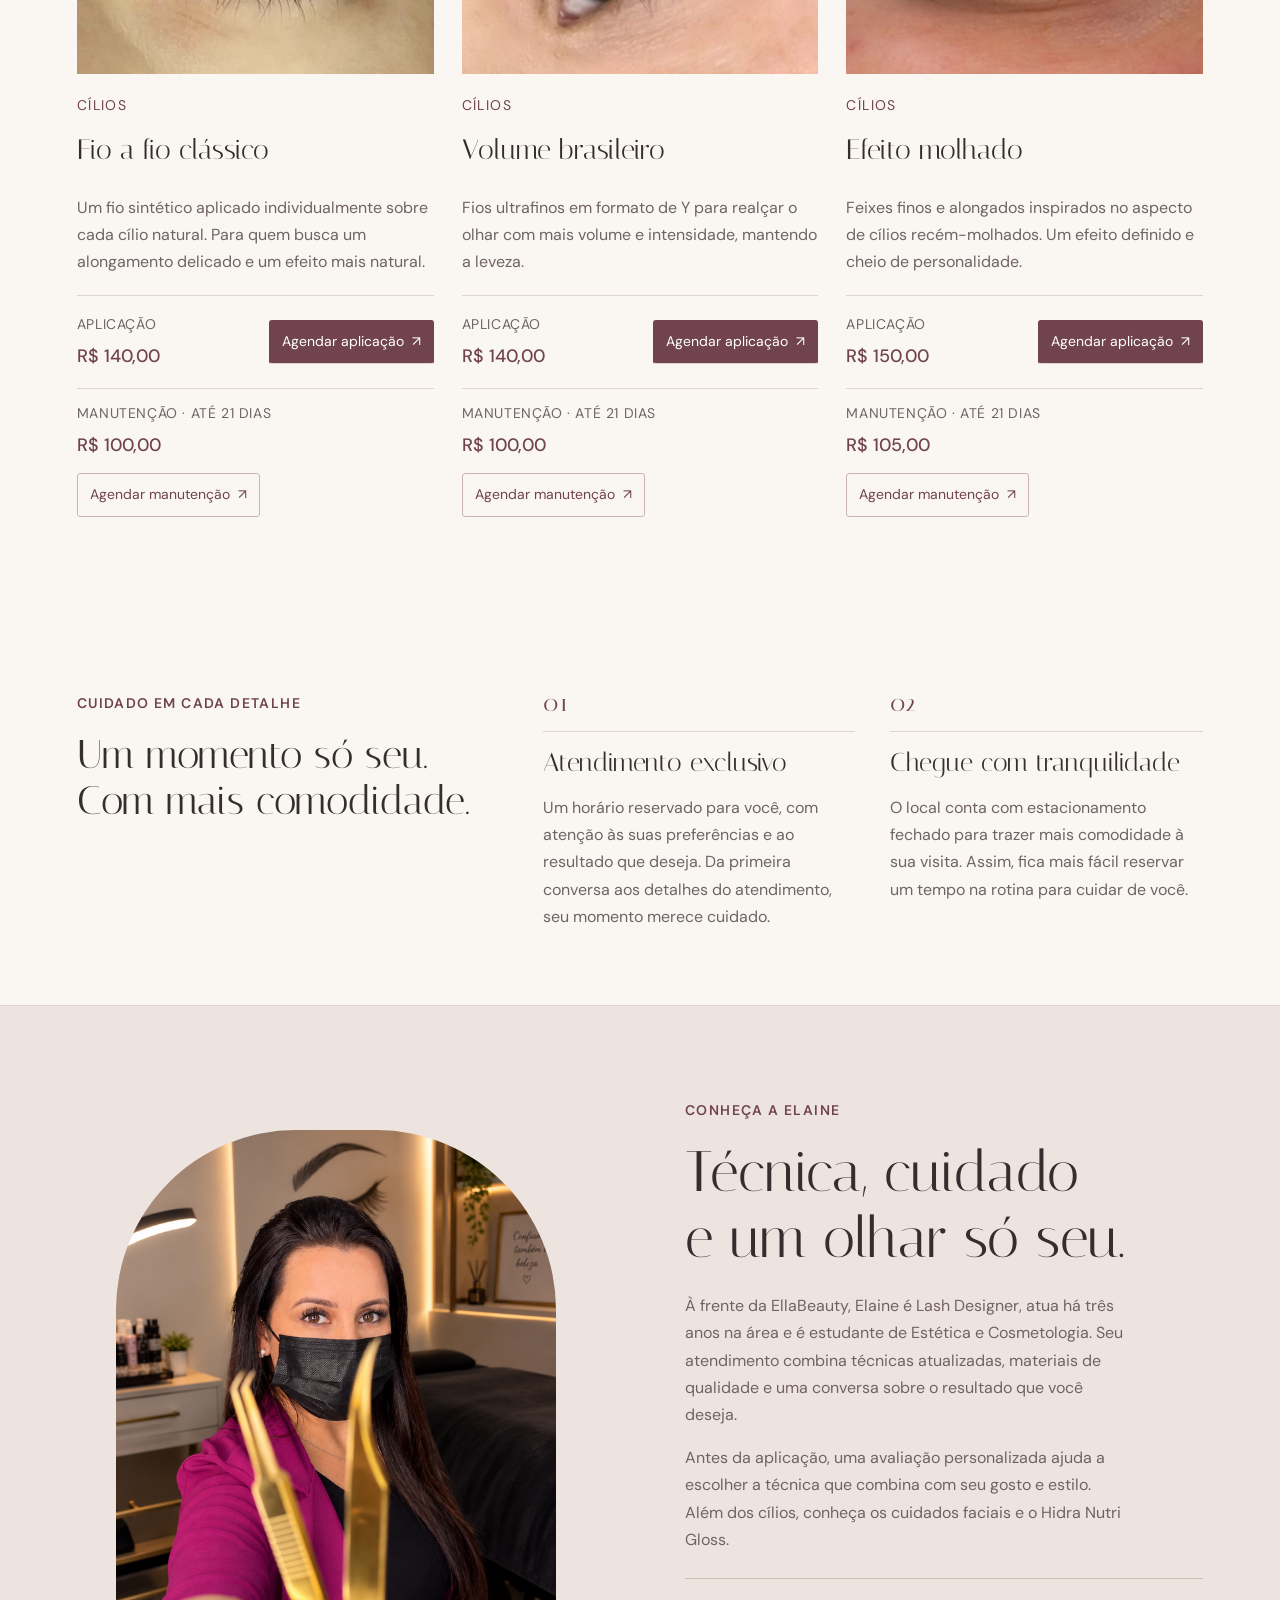
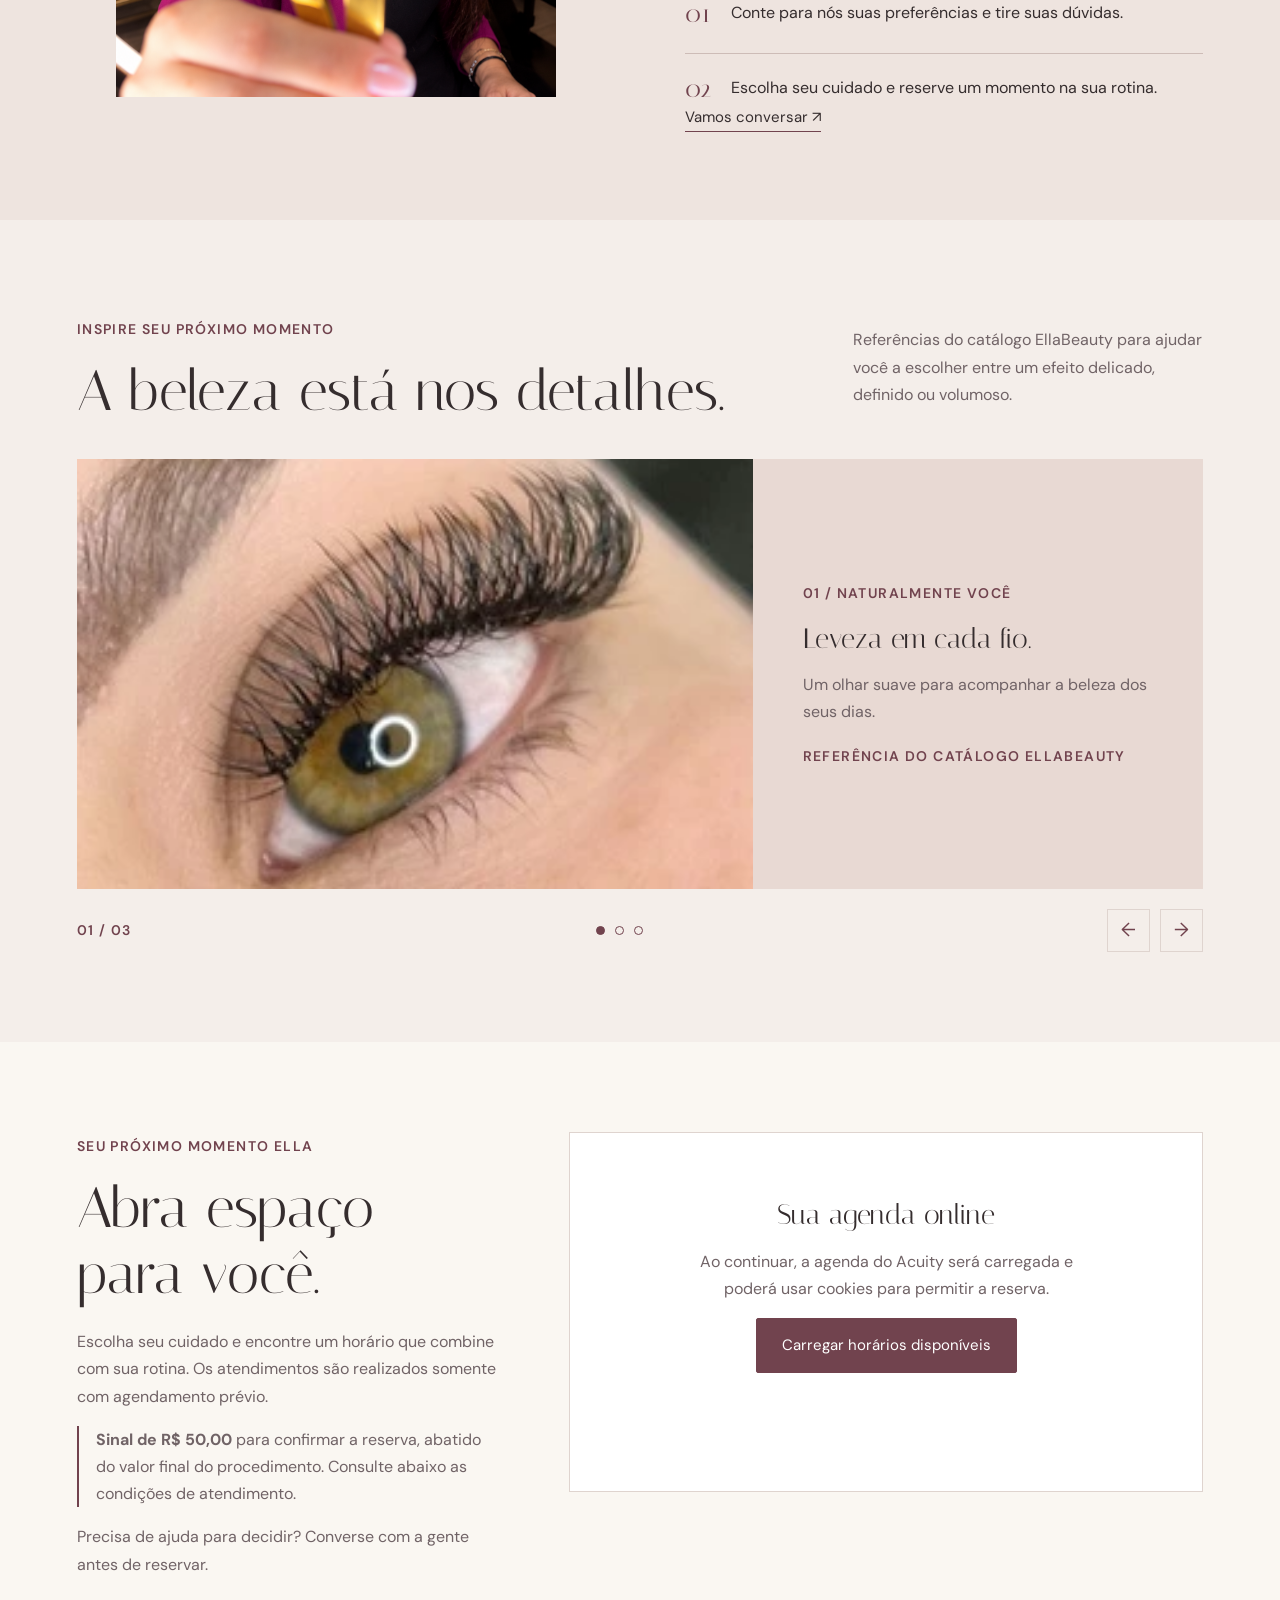
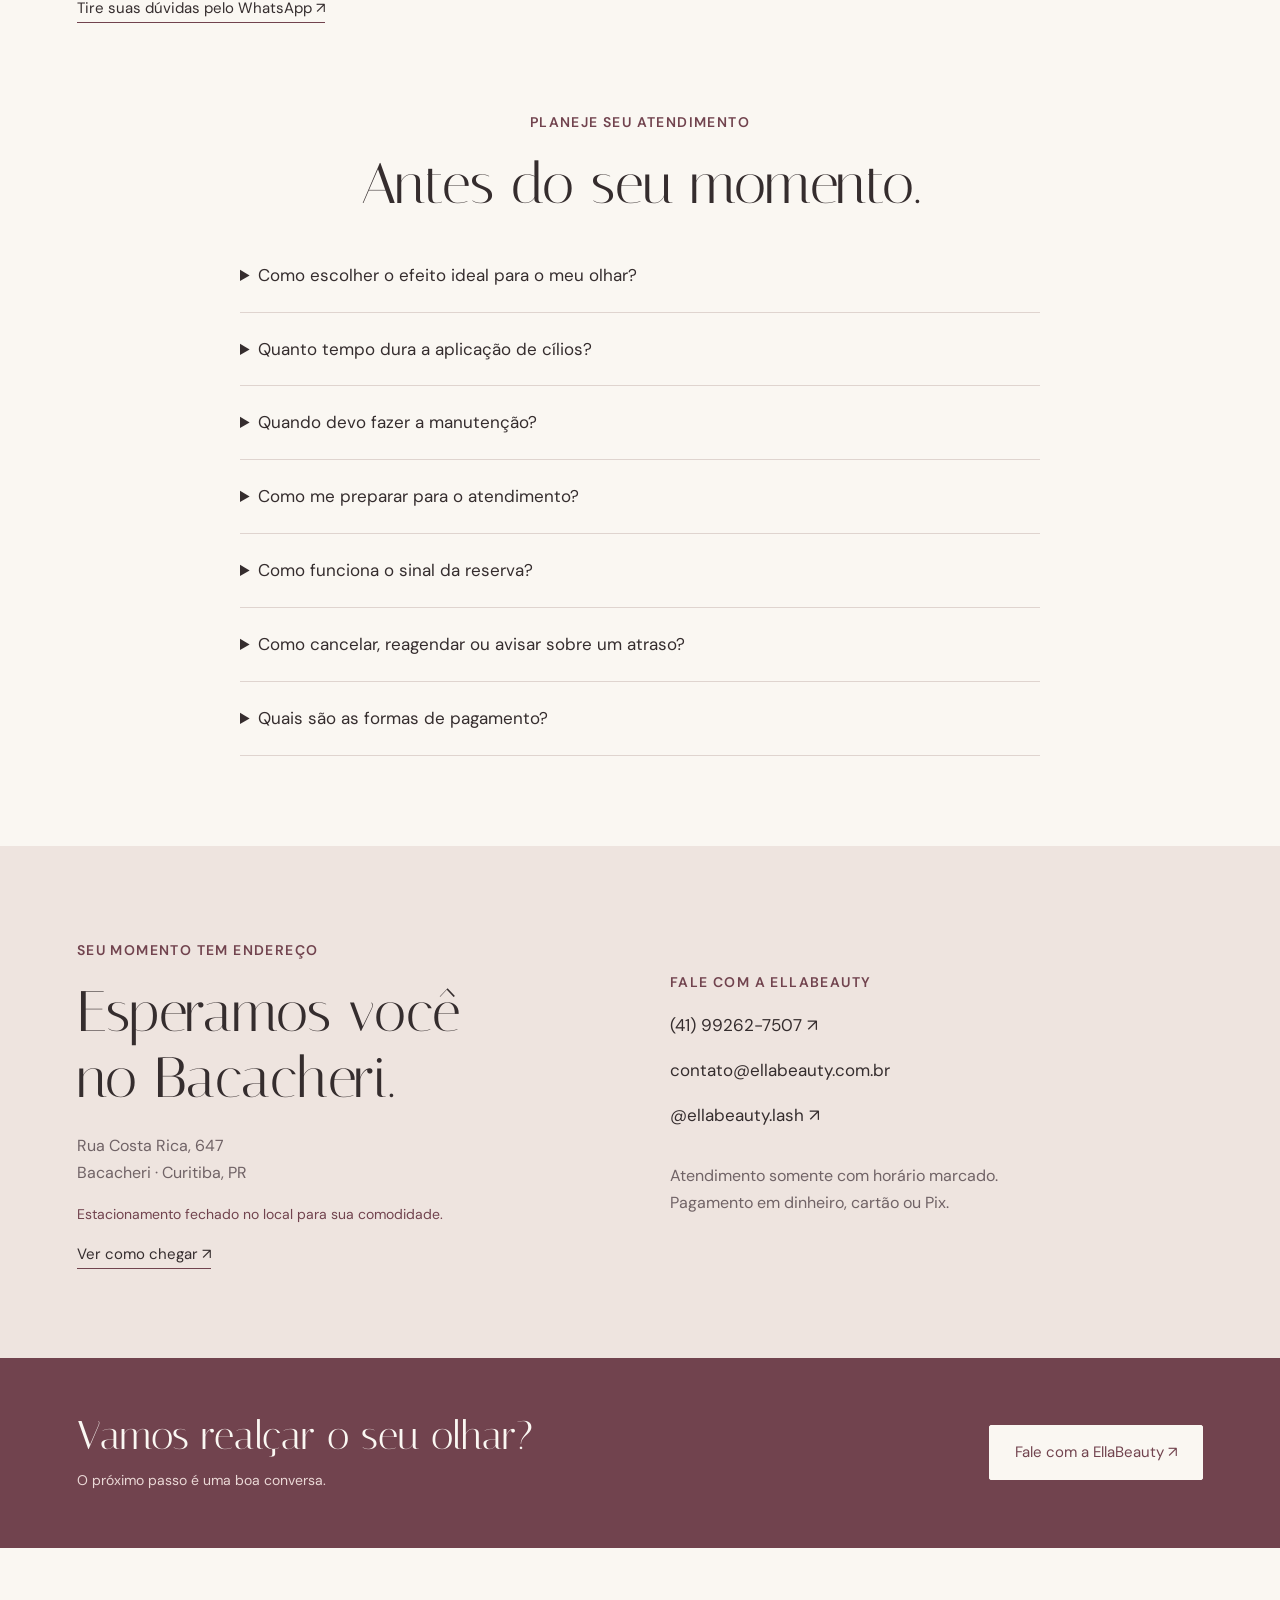
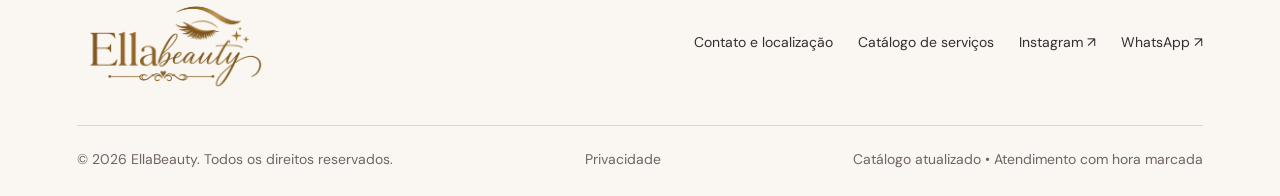
==== commit 33ee2557: "Otimizar busca local e dados da EllaBeauty no Google" ====
--- a/index.html
+++ b/index.html
@@ -4,9 +4,8 @@
 		<meta charset="utf-8">
 			<meta name="viewport"
 			      content="width=device-width,initial-scale=1">
-				<title>EllaBeauty | Um olhar que é só seu</title>
-				<meta name="description"
-				      content="Conheça a EllaBeauty, explore o catálogo de serviços e fale conosco para reservar seu momento de beleza e cuidado.">
+				<title>EllaBeauty | Extensão de cílios no Bacacheri, Curitiba</title>
+				<meta name="description" content="Extensão de cílios e cuidados faciais no Bacacheri, Curitiba. Atendimento exclusivo com Elaine, estacionamento fechado e agendamento online na EllaBeauty.">
 					<meta name="theme-color"
 					      content="#71434e">
 						<link rel="icon"
@@ -17,7 +16,52 @@
 								<script src="config.js"
 								        defer></script><script
 								        src="app.js"
-								        defer></script></head><body
+								        defer></script>
+<link rel="canonical" href="https://ellabeauty.com.br/">
+<meta property="og:type" content="website">
+<meta property="og:locale" content="pt_BR">
+<meta property="og:site_name" content="EllaBeauty">
+<meta property="og:title" content="EllaBeauty | Extensão de cílios no Bacacheri, Curitiba">
+<meta property="og:description" content="Extensão de cílios e cuidados faciais no Bacacheri, Curitiba. Atendimento exclusivo com Elaine, estacionamento fechado e agendamento online na EllaBeauty.">
+<meta property="og:url" content="https://ellabeauty.com.br/">
+<meta property="og:image" content="https://ellabeauty.com.br/assets/elaine-lash-designer.png">
+<script type="application/ld+json">
+{
+  "@context": "https://schema.org",
+  "@type": "BeautySalon",
+  "@id": "https://ellabeauty.com.br/#empresa",
+  "name": "EllaBeauty",
+  "url": "https://ellabeauty.com.br/",
+  "description": "Extensão de cílios e cuidados faciais no Bacacheri, em Curitiba. Atendimento exclusivo com hora marcada e estacionamento fechado no local.",
+  "telephone": "+5541992627507",
+  "image": "https://ellabeauty.com.br/assets/elaine-lash-designer.png",
+  "logo": "https://ellabeauty.com.br/assets/logo-ellabeauty-transparente.png",
+  "address": {
+    "@type": "PostalAddress",
+    "streetAddress": "Rua Costa Rica, 647, Bacacheri",
+    "addressLocality": "Curitiba",
+    "addressRegion": "PR",
+    "addressCountry": "BR"
+  },
+  "areaServed": {
+    "@type": "City",
+    "name": "Curitiba"
+  },
+  "sameAs": [
+    "https://www.instagram.com/ellabeauty.lash/"
+  ],
+  "currenciesAccepted": "BRL",
+  "paymentAccepted": "Dinheiro, cartão e Pix",
+  "amenityFeature": [
+    {
+      "@type": "LocationFeatureSpecification",
+      "name": "Estacionamento fechado no local",
+      "value": true
+    }
+  ]
+}
+</script>
+</head><body
 								        data-page="home">
 									<a class="skip"
 									   href="#conteudo">Pular para o conteúdo</a>
@@ -29,7 +73,7 @@
 												<h1>Sua essência.<br>Seu olhar.<br>
 															<em>Sua beleza.</em>
 														</h1>
-														<p>Um convite para desacelerar e valorizar o que faz você única. Descubra um novo momento de cuidado com a EllaBeauty.</p>
+														<p>Extensão de cílios e cuidados faciais no Bacacheri, em Curitiba. Na EllaBeauty, você encontra atendimento exclusivo com hora marcada e estacionamento fechado para cuidar de você com mais comodidade.</p>
 														<div class="actions">
 															<a class="btn"
 															   href="#agendar">Reserve seu momento <span aria-hidden="true">↗</span>
--- a/styles.css
+++ b/styles.css
@@ -1,23 +1,63 @@
-@import url('https://fonts.googleapis.com/css2?family=DM+Sans:wght@400;500;600;700&family=Italiana&display=swap');
-:root{--paper:#faf7f2;--ink:#352d2e;--muted:#706366;--wine:#71434e;--rose:#ead8d6;--line:#dfd4cf;--serif:'Italiana',Georgia,serif}*{box-sizing:border-box}html{scroll-behavior:smooth;scroll-padding-top:100px}body{margin:0;background:var(--paper);color:var(--ink);font-family:'DM Sans',Arial,sans-serif;font-size:15px;line-height:1.7}a{color:inherit;text-decoration:none}button{font:inherit;cursor:pointer}img{max-width:100%;display:block}button,a{-webkit-tap-highlight-color:transparent}:focus-visible{outline:3px solid var(--wine);outline-offset:5px}.skip{position:fixed;left:15px;top:-90px;background:white;padding:12px;z-index:99}.skip:focus{top:10px}.wrap{width:min(1200px,88%);margin:auto}.topline{text-align:center;background:var(--wine);color:white;letter-spacing:2px;font-size:10px;padding:7px 12px;text-transform:uppercase}header{background:var(--paper);border-bottom:1px solid var(--line);position:sticky;top:0;z-index:20}.nav{height:92px;display:flex;align-items:center;justify-content:space-between;gap:25px}.brand{font-family:var(--serif);font-size:35px;line-height:1;letter-spacing:-1.8px}.brand span{display:block;font:9px 'DM Sans',sans-serif;letter-spacing:4.5px;text-transform:uppercase;margin-top:10px;text-align:center}.navlinks{display:flex;align-items:center;gap:32px;font-size:12px}.navlinks a[aria-current=page]{color:var(--wine);border-bottom:1px solid}.btn{display:inline-flex;align-items:center;justify-content:center;gap:20px;background:var(--wine);color:#fff;padding:14px 25px;font-size:12px;border:1px solid var(--wine);border-radius:2px;transition:background .2s,transform .2s}.btn:hover{background:#55333b;transform:translateY(-2px)}.btn.outline{background:transparent;color:var(--wine)}.btn.outline:hover{background:var(--rose)}.menu{display:none;background:transparent;border:1px solid var(--line);padding:8px 13px}.eyebrow{font-size:10px;letter-spacing:3px;text-transform:uppercase;color:var(--wine);font-weight:600}.hero{display:grid;grid-template-columns:1fr 1fr;min-height:650px;position:relative}.hero-copy{padding:90px 55px 70px max(6vw,calc((100vw - 1200px)/2));align-self:center}.hero h1{font-family:var(--serif);font-size:clamp(48px,5.9vw,84px);font-weight:400;line-height:1.06;margin:24px 0}.hero h1 em{font-weight:400;color:var(--wine)}.hero p{max-width:380px;color:var(--muted);font-size:14px}.actions{display:flex;flex-wrap:wrap;gap:14px;margin-top:30px}.text-link{font-size:12px;border-bottom:1px solid var(--wine);padding-bottom:4px;align-self:center}.hero-art{position:relative;background:#e4d3cf;overflow:hidden;min-height:530px}.hero-art>img{height:100%;width:100%;object-fit:cover}.image-note{position:absolute;bottom:17px;left:22px;font-size:9px;letter-spacing:1px;background:#faf7f2df;padding:5px 10px}.hero-stamp{position:absolute;right:26px;top:30px;border:1px solid #ffffffa0;border-radius:50%;width:98px;height:98px;display:grid;place-content:center;color:#5b4045;text-align:center;font-size:10px;letter-spacing:2px;line-height:1.8;background:#fff5}.strip{display:flex;justify-content:space-around;gap:20px;flex-wrap:wrap;padding:24px 6%;border-bottom:1px solid var(--line);font-size:10px;letter-spacing:2px;text-transform:uppercase}.strip span:before{content:'✧';padding-right:17px;color:var(--wine)}section{padding:90px 0}h2{font-family:var(--serif);font-weight:400;font-size:clamp(37px,4vw,57px);line-height:1.15;margin:16px 0 22px}h3{font-family:var(--serif);font-weight:400;font-size:28px;line-height:1.2;margin:15px 0}.section-head{display:flex;align-items:end;justify-content:space-between;gap:30px;margin-bottom:35px}.section-head h2{margin-bottom:0}.section-head p{color:var(--muted);max-width:350px;font-size:13px}.cards{display:grid;grid-template-columns:repeat(3,1fr);gap:28px}.card-image{aspect-ratio:1.13;overflow:hidden;background:var(--rose)}.card-image img{height:100%;width:100%;object-fit:cover;transition:transform .5s}.card:hover img{transform:scale(1.035)}.card small{font-size:9px;letter-spacing:2px;color:var(--wine);text-transform:uppercase;display:block;margin-top:20px}.card p{font-size:13px;color:var(--muted);margin:12px 0 20px}.card-bottom{border-top:1px solid var(--line);padding:17px 0;display:flex;align-items:center;justify-content:space-between;gap:10px}.price{color:var(--wine);font-weight:500;font-size:18px}.card-bottom a{font-size:11px;border-bottom:1px solid var(--line)}.about{background:#eee4df}.about-grid{display:grid;grid-template-columns:1fr 1fr;gap:90px;align-items:center}.about-art{min-height:430px;background:#e3ceca;position:relative;overflow:hidden;border-radius:180px 180px 0 0}.about-art img{width:100%;height:430px;object-fit:cover}.about p{color:var(--muted);max-width:440px}.numbered{display:flex;gap:20px;margin-top:25px;padding-top:20px;border-top:1px solid #cdbcb7}.numbered b{font:25px var(--serif);color:var(--wine)}.numbered span{font-size:13px}.gallery{background:#f4eeea}.carousel{position:relative}.slides{display:flex;overflow:hidden;scroll-snap-type:x mandatory;scroll-behavior:smooth}.slide{flex:0 0 100%;display:grid;grid-template-columns:1.5fr 1fr;background:#e8d9d3;scroll-snap-align:start}.slide img{height:430px;width:100%;object-fit:cover}.slide-copy{padding:50px;align-self:center}.slide-copy p{font-size:13px;color:var(--muted)}.carousel-controls{display:flex;align-items:center;justify-content:space-between;margin-top:20px}.arrows{display:flex;gap:10px}.arrow{width:43px;height:43px;background:transparent;border:1px solid var(--line);font-size:19px;color:var(--wine)}.dots{display:flex;gap:10px}.dot{width:9px;height:9px;border-radius:50%;padding:0;border:1px solid var(--wine);background:transparent}.dot[aria-pressed=true]{background:var(--wine)}.booking-grid{display:grid;grid-template-columns:.8fr 1.2fr;gap:70px;align-items:start}.booking-copy p{color:var(--muted);font-size:14px}.booking-box{border:1px solid var(--line);background:#fff;min-height:360px;padding:35px}.booking-placeholder{text-align:center;max-width:380px;margin:30px auto}.booking-placeholder .calendar{font:54px var(--serif);color:var(--wine)}.booking-placeholder p{font-size:13px;color:var(--muted)}iframe{border:0;width:100%;min-height:760px}.booking-box:has(iframe){padding:8px}.faq{padding-top:0}.faq-inner{max-width:800px;margin:auto}.faq h2{text-align:center}details{border-bottom:1px solid var(--line);padding:22px 0}summary{cursor:pointer;font-size:14px}details p{font-size:13px;color:var(--muted);max-width:660px}.contact-band{background:var(--wine);color:var(--paper);padding:55px 0}.contact-band .wrap{display:flex;align-items:center;justify-content:space-between;gap:30px}.contact-band h2{font-size:40px;margin:0 0 10px}.contact-band p{font-size:13px;margin:0;color:#ead8d6}.contact-band .btn{background:var(--paper);color:var(--wine);border-color:var(--paper)}footer{padding:45px 0 25px}.footer-top{display:flex;justify-content:space-between;gap:35px;align-items:center;padding-bottom:32px}.footer-links{display:flex;gap:25px;font-size:12px}.footer-bottom{padding-top:22px;border-top:1px solid var(--line);font-size:10px;color:var(--muted);display:flex;justify-content:space-between;gap:20px}.float-wa{position:fixed;bottom:23px;right:23px;z-index:25;background:#355b48;color:white;box-shadow:0 5px 20px #0002;width:56px;height:56px;border-radius:50%;display:grid;place-items:center}.float-wa svg{width:28px;height:28px}.page-intro{text-align:center;padding:70px 0 35px}.page-intro p{max-width:560px;margin:0 auto;color:var(--muted);font-size:14px}.catalog{padding-top:20px}.notice{padding:13px 20px;background:#eee3dd;font-size:12px;color:#61424a;border-left:2px solid var(--wine);margin:20px 0 30px}.filters{display:flex;justify-content:center;gap:10px;flex-wrap:wrap;margin:20px 0 40px}.filter{border:1px solid var(--line);padding:9px 22px;background:transparent;color:var(--ink);font-size:12px;border-radius:30px}.filter[aria-pressed=true]{background:var(--wine);color:white;border-color:var(--wine)}.empty{padding:40px}.privacy{max-width:760px}.privacy p{color:var(--muted)}[hidden]{display:none!important}@media(min-width:1600px){.hero{max-width:1600px;margin:auto}.hero-copy{padding-left:110px}}@media(max-width:900px){.navlinks{gap:18px}.hero-copy{padding:60px 30px 60px 6vw}.hero{min-height:560px}.hero-art{min-height:490px}.about-grid,.booking-grid{gap:35px}.slide-copy{padding:30px}.cards{gap:18px}.card h3{font-size:25px}.brand{font-size:30px}}@media(max-width:650px){.wrap{width:88%}.nav{height:78px}.menu{display:block}.navlinks{display:none;position:absolute;top:78px;left:0;right:0;background:var(--paper);padding:24px 6%;border-bottom:1px solid var(--line);align-items:stretch}.navlinks.open{display:flex;flex-direction:column}.hero{grid-template-columns:1fr}.hero-copy{padding:48px 6%}.hero h1{font-size:57px}.hero-art{min-height:0;height:410px}.hero-stamp{width:80px;height:80px}.strip{font-size:9px;padding:20px 5%;gap:12px}.strip span:before{padding-right:7px}section{padding:60px 0}.section-head{display:block}.section-head .text-link{display:inline-block;margin-top:22px}.cards{grid-template-columns:1fr;gap:30px}.card-image{aspect-ratio:1.3}.about-grid,.booking-grid{grid-template-columns:1fr;gap:35px}.about-art,.about-art img{min-height:0;height:360px}.slide{grid-template-columns:1fr}.slide img{height:310px}.slide-copy{padding:28px}.slide-copy h3{margin:0 0 10px}.booking-box{padding:25px 20px}.contact-band .wrap,.footer-top{align-items:start;flex-direction:column}.footer-links{flex-wrap:wrap;gap:18px}.footer-bottom{padding-right:45px;flex-direction:column;gap:8px}.float-wa{bottom:18px;right:16px;width:50px;height:50px}.page-intro{padding-top:45px}.filters{gap:7px}.filter{padding:9px 17px}.contact-band h2{font-size:35px}}@media(prefers-reduced-motion:reduce){html,.slides{scroll-behavior:auto}*{transition:none!important}}
-
-/* Logo oficial: margens transparentes acomodadas sem deformar a imagem. */
-.brand{display:block;position:relative;flex:0 0 190px;width:190px;height:84px;overflow:hidden}.brand img{position:absolute;width:190px;max-width:none;height:auto;top:-19px;left:0}.footer-top .brand{height:100px}.footer-top .brand img{top:-10px}@media(max-width:650px){.brand{flex:0 0 150px;width:150px;height:70px}.brand img{width:150px;top:-15px}.footer-top .brand{flex-basis:auto;height:85px;width:190px}.footer-top .brand img{width:190px;top:-19px}}
-
-/* Catálogo comercial atualizado */
-.service-prices{display:flex;flex-direction:column;gap:3px}.price-label{font-size:10px;text-transform:uppercase;letter-spacing:1.2px;color:var(--muted)}.maintenance{font-size:11px;color:var(--muted);max-width:200px}.maintenance b{font-weight:500;color:var(--wine);display:block}.card-bottom{align-items:flex-start}.card-bottom>a{margin-top:17px;white-space:nowrap}.catalog-caption{font-size:13px;color:var(--muted);max-width:850px;line-height:1.8;margin-bottom:30px}.catalog-summary{display:flex;justify-content:center;flex-wrap:wrap;gap:15px 35px;padding:20px 0;border-top:1px solid var(--line);border-bottom:1px solid var(--line);font-size:12px;color:var(--wine);margin-bottom:25px}.booking-policy{border-left:2px solid var(--wine);padding-left:17px}.location{background:#eee4df}.location-grid{display:grid;grid-template-columns:1fr 1fr;gap:60px;align-items:center}.location p{color:var(--muted);font-size:14px}.contact-details{display:flex;flex-direction:column;align-items:flex-start;gap:16px}.contact-details>a{font-size:17px}.contact-details p{font-size:12px}.gallery .slide img{object-fit:cover}.card-image{aspect-ratio:1.13;background:#eee4df}.card-image img{object-fit:cover}.about-art img{object-position:center}.faq .eyebrow{display:block;text-align:center}@media(max-width:650px){.location-grid{grid-template-columns:1fr;gap:35px}.catalog-summary{font-size:11px;gap:10px 18px}.maintenance{font-size:12px}}
-.card{display:flex;flex-direction:column}.card-image{flex-shrink:0}.card>p{flex:1}.card-bottom{margin-top:auto}@media(min-width:651px) and (max-width:900px){.nav{height:92px}.menu{display:block}.navlinks{display:none;position:absolute;top:92px;left:0;right:0;background:var(--paper);padding:24px 6%;border-bottom:1px solid var(--line);align-items:stretch}.navlinks.open{display:flex;flex-direction:column}}
-
-/* Retrato da Elaine em sua apresentação. */
-.about-art.portrait{min-height:0;height:auto;aspect-ratio:663/855;max-width:440px;width:100%;justify-self:center}.about-art.portrait img{position:absolute;inset:0;width:100%;height:100%;object-fit:cover;object-position:center}@media(max-width:650px){.about-art.portrait{max-width:340px}}
-
-/* Orientações do catálogo com leitura centralizada. */
-.catalog-guidance{text-align:center;color:var(--muted);font-size:13px;line-height:1.8;margin:25px auto 30px;max-width:100%;text-wrap:balance}.catalog-guidance p{margin:8px 0}.catalog-guidance p:first-child{font-size:12px}.catalog-guidance strong{font-weight:500;color:var(--wine)}@media(max-width:650px){.guidance-break{display:none}.catalog-guidance{font-size:12px;margin:22px auto 26px}}
-
-/* Diferenciais do espaço */
-.studio-benefits{padding:65px 0 75px;border-bottom:1px solid var(--line)}.studio-benefits>.wrap{display:grid;grid-template-columns:.85fr 1.4fr;gap:65px;align-items:start}.benefits-heading h2{font-size:40px;margin-bottom:0}.benefits-grid{display:grid;grid-template-columns:1fr 1fr;gap:35px}.benefit-symbol{font:24px var(--serif);color:var(--wine);display:block;padding-bottom:14px;border-bottom:1px solid var(--line)}.benefits-grid h3{font-size:26px}.benefits-grid p{font-size:13px;color:var(--muted);margin-bottom:0}.catalog-welcome{max-width:780px;margin:0 auto 28px;text-align:center}.catalog-welcome p{font-size:13px;line-height:1.8;color:var(--muted);text-wrap:balance}.catalog-welcome strong{font-weight:500;color:var(--wine)}.location .parking-note{font-size:12px;color:var(--wine)}@media(max-width:900px){.studio-benefits>.wrap{grid-template-columns:1fr;gap:32px}.benefits-heading h2{font-size:37px}}@media(max-width:650px){.studio-benefits{padding:45px 0 50px}.benefits-grid{grid-template-columns:1fr;gap:28px}.catalog-welcome p{font-size:12px}.catalog-summary{row-gap:12px}}
+@import url('https://fonts.googleapis.com/css2?family=DM+Sans:wght@400;500;600;700&family=Italiana&display=swap');
+:root{--paper:#faf7f2;--ink:#352d2e;--muted:#706366;--wine:#71434e;--rose:#ead8d6;--line:#dfd4cf;--serif:'Italiana',Georgia,serif}*{box-sizing:border-box}html{scroll-behavior:smooth;scroll-padding-top:100px}body{margin:0;background:var(--paper);color:var(--ink);font-family:'DM Sans',Arial,sans-serif;font-size:0.9375rem;line-height:1.7}a{color:inherit;text-decoration:none}button{font:inherit;cursor:pointer}img{max-width:100%;display:block}button,a{-webkit-tap-highlight-color:transparent}:focus-visible{outline:3px solid var(--wine);outline-offset:5px}.skip{position:fixed;left:15px;top:-90px;background:white;padding:12px;z-index:99}.skip:focus{top:10px}.wrap{width:min(1200px,88%);margin:auto}.topline{text-align:center;background:var(--wine);color:white;letter-spacing:2px;font-size:0.875rem;padding:7px 12px;text-transform:uppercase}header{background:var(--paper);border-bottom:1px solid var(--line);position:sticky;top:0;z-index:20}.nav{height:92px;display:flex;align-items:center;justify-content:space-between;gap:25px}.brand{font-family:var(--serif);font-size:2.1875rem;line-height:1;letter-spacing:-1.8px}.brand span{display:block;font:0.875rem 'DM Sans',sans-serif;letter-spacing:4.5px;text-transform:uppercase;margin-top:10px;text-align:center}.navlinks{display:flex;align-items:center;gap:32px;font-size:0.875rem}.navlinks a[aria-current=page]{color:var(--wine);border-bottom:1px solid}.btn{display:inline-flex;align-items:center;justify-content:center;gap:20px;background:var(--wine);color:#fff;padding:14px 25px;font-size:0.875rem;border:1px solid var(--wine);border-radius:2px;transition:background .2s,transform .2s}.btn:hover{background:#55333b;transform:translateY(-2px)}.btn.outline{background:transparent;color:var(--wine)}.btn.outline:hover{background:var(--rose)}.menu{display:none;background:transparent;border:1px solid var(--line);padding:8px 13px}.eyebrow{font-size:0.875rem;letter-spacing:3px;text-transform:uppercase;color:var(--wine);font-weight:600}.hero{display:grid;grid-template-columns:1fr 1fr;min-height:650px;position:relative}.hero-copy{padding:90px 55px 70px max(6vw,calc((100vw - 1200px)/2));align-self:center}.hero h1{font-family:var(--serif);font-size:clamp(3rem,5.9vw + 1rem,5.25rem);font-weight:400;line-height:1.06;margin:24px 0}.hero h1 em{font-weight:400;color:var(--wine)}.hero p{max-width:380px;color:var(--muted);font-size:0.875rem}.actions{display:flex;flex-wrap:wrap;gap:14px;margin-top:30px}.text-link{font-size:0.875rem;border-bottom:1px solid var(--wine);padding-bottom:4px;align-self:center}.hero-art{position:relative;background:#e4d3cf;overflow:hidden;min-height:530px}.hero-art>img{height:100%;width:100%;object-fit:cover}.image-note{position:absolute;bottom:17px;left:22px;font-size:0.875rem;letter-spacing:1px;background:#faf7f2df;padding:5px 10px}.hero-stamp{position:absolute;right:26px;top:30px;border:1px solid #ffffffa0;border-radius:50%;width:98px;height:98px;display:grid;place-content:center;color:#5b4045;text-align:center;font-size:0.875rem;letter-spacing:2px;line-height:1.8;background:#fff5}.strip{display:flex;justify-content:space-around;gap:20px;flex-wrap:wrap;padding:24px 6%;border-bottom:1px solid var(--line);font-size:0.875rem;letter-spacing:2px;text-transform:uppercase}.strip span:before{content:'✧';padding-right:17px;color:var(--wine)}section{padding:90px 0}h2{font-family:var(--serif);font-weight:400;font-size:clamp(2.3125rem,4vw + .5rem,3.5625rem);line-height:1.15;margin:16px 0 22px}h3{font-family:var(--serif);font-weight:400;font-size:1.75rem;line-height:1.2;margin:15px 0}.section-head{display:flex;align-items:end;justify-content:space-between;gap:30px;margin-bottom:35px}.section-head h2{margin-bottom:0}.section-head p{color:var(--muted);max-width:350px;font-size:0.875rem}.cards{display:grid;grid-template-columns:repeat(3,1fr);gap:28px}.card-image{aspect-ratio:1.13;overflow:hidden;background:var(--rose)}.card-image img{height:100%;width:100%;object-fit:cover;transition:transform .5s}.card:hover img{transform:scale(1.035)}.card small{font-size:0.875rem;letter-spacing:2px;color:var(--wine);text-transform:uppercase;display:block;margin-top:20px}.card p{font-size:0.875rem;color:var(--muted);margin:12px 0 20px}.card-bottom{border-top:1px solid var(--line);padding:17px 0;display:flex;align-items:center;justify-content:space-between;gap:10px}.price{color:var(--wine);font-weight:500;font-size:1.125rem}.card-bottom a{font-size:0.875rem;border-bottom:1px solid var(--line)}.about{background:#eee4df}.about-grid{display:grid;grid-template-columns:1fr 1fr;gap:90px;align-items:center}.about-art{min-height:430px;background:#e3ceca;position:relative;overflow:hidden;border-radius:180px 180px 0 0}.about-art img{width:100%;height:430px;object-fit:cover}.about p{color:var(--muted);max-width:440px}.numbered{display:flex;gap:20px;margin-top:25px;padding-top:20px;border-top:1px solid #cdbcb7}.numbered b{font:1.5625rem var(--serif);color:var(--wine)}.numbered span{font-size:0.875rem}.gallery{background:#f4eeea}.carousel{position:relative}.slides{display:flex;overflow:hidden;scroll-snap-type:x mandatory;scroll-behavior:smooth}.slide{flex:0 0 100%;display:grid;grid-template-columns:1.5fr 1fr;background:#e8d9d3;scroll-snap-align:start}.slide img{height:430px;width:100%;object-fit:cover}.slide-copy{padding:50px;align-self:center}.slide-copy p{font-size:0.875rem;color:var(--muted)}.carousel-controls{display:flex;align-items:center;justify-content:space-between;margin-top:20px}.arrows{display:flex;gap:10px}.arrow{width:43px;height:43px;background:transparent;border:1px solid var(--line);font-size:1.1875rem;color:var(--wine)}.dots{display:flex;gap:10px}.dot{width:9px;height:9px;border-radius:50%;padding:0;border:1px solid var(--wine);background:transparent}.dot[aria-pressed=true]{background:var(--wine)}.booking-grid{display:grid;grid-template-columns:.8fr 1.2fr;gap:70px;align-items:start}.booking-copy p{color:var(--muted);font-size:0.875rem}.booking-box{border:1px solid var(--line);background:#fff;min-height:360px;padding:35px}.booking-placeholder{text-align:center;max-width:380px;margin:30px auto}.booking-placeholder .calendar{font:3.375rem var(--serif);color:var(--wine)}.booking-placeholder p{font-size:0.875rem;color:var(--muted)}iframe{border:0;width:100%;min-height:760px}.booking-box:has(iframe){padding:8px}.faq{padding-top:0}.faq-inner{max-width:800px;margin:auto}.faq h2{text-align:center}details{border-bottom:1px solid var(--line);padding:22px 0}summary{cursor:pointer;font-size:0.875rem}details p{font-size:0.875rem;color:var(--muted);max-width:660px}.contact-band{background:var(--wine);color:var(--paper);padding:55px 0}.contact-band .wrap{display:flex;align-items:center;justify-content:space-between;gap:30px}.contact-band h2{font-size:2.5rem;margin:0 0 10px}.contact-band p{font-size:0.875rem;margin:0;color:#ead8d6}.contact-band .btn{background:var(--paper);color:var(--wine);border-color:var(--paper)}footer{padding:45px 0 25px}.footer-top{display:flex;justify-content:space-between;gap:35px;align-items:center;padding-bottom:32px}.footer-links{display:flex;gap:25px;font-size:0.875rem}.footer-bottom{padding-top:22px;border-top:1px solid var(--line);font-size:0.875rem;color:var(--muted);display:flex;justify-content:space-between;gap:20px}.float-wa{position:fixed;bottom:23px;right:23px;z-index:25;background:#355b48;color:white;box-shadow:0 5px 20px #0002;width:56px;height:56px;border-radius:50%;display:grid;place-items:center}.float-wa svg{width:28px;height:28px}.page-intro{text-align:center;padding:70px 0 35px}.page-intro p{max-width:560px;margin:0 auto;color:var(--muted);font-size:0.875rem}.catalog{padding-top:20px}.notice{padding:13px 20px;background:#eee3dd;font-size:0.875rem;color:#61424a;border-left:2px solid var(--wine);margin:20px 0 30px}.filters{display:flex;justify-content:center;gap:10px;flex-wrap:wrap;margin:20px 0 40px}.filter{border:1px solid var(--line);padding:9px 22px;background:transparent;color:var(--ink);font-size:0.875rem;border-radius:30px}.filter[aria-pressed=true]{background:var(--wine);color:white;border-color:var(--wine)}.empty{padding:40px}.privacy{max-width:760px}.privacy p{color:var(--muted)}[hidden]{display:none!important}@media(min-width:1600px){.hero{max-width:1600px;margin:auto}.hero-copy{padding-left:110px}}@media(max-width:900px){.navlinks{gap:18px}.hero-copy{padding:60px 30px 60px 6vw}.hero{min-height:560px}.hero-art{min-height:490px}.about-grid,.booking-grid{gap:35px}.slide-copy{padding:30px}.cards{gap:18px}.card h3{font-size:1.5625rem}.brand{font-size:1.875rem}}@media(max-width:650px){.wrap{width:88%}.nav{height:78px}.menu{display:block}.navlinks{display:none;position:absolute;top:78px;left:0;right:0;background:var(--paper);padding:24px 6%;border-bottom:1px solid var(--line);align-items:stretch}.navlinks.open{display:flex;flex-direction:column}.hero{grid-template-columns:1fr}.hero-copy{padding:48px 6%}.hero h1{font-size:3.5625rem}.hero-art{min-height:0;height:410px}.hero-stamp{width:80px;height:80px}.strip{font-size:0.875rem;padding:20px 5%;gap:12px}.strip span:before{padding-right:7px}section{padding:60px 0}.section-head{display:block}.section-head .text-link{display:inline-block;margin-top:22px}.cards{grid-template-columns:1fr;gap:30px}.card-image{aspect-ratio:1.3}.about-grid,.booking-grid{grid-template-columns:1fr;gap:35px}.about-art,.about-art img{min-height:0;height:360px}.slide{grid-template-columns:1fr}.slide img{height:310px}.slide-copy{padding:28px}.slide-copy h3{margin:0 0 10px}.booking-box{padding:25px 20px}.contact-band .wrap,.footer-top{align-items:start;flex-direction:column}.footer-links{flex-wrap:wrap;gap:18px}.footer-bottom{padding-right:45px;flex-direction:column;gap:8px}.float-wa{bottom:18px;right:16px;width:50px;height:50px}.page-intro{padding-top:45px}.filters{gap:7px}.filter{padding:9px 17px}.contact-band h2{font-size:2.1875rem}}@media(prefers-reduced-motion:reduce){html,.slides{scroll-behavior:auto}*{transition:none!important}}
+
+/* Logo oficial: margens transparentes acomodadas sem deformar a imagem. */
+.brand{display:block;position:relative;flex:0 0 190px;width:190px;height:84px;overflow:hidden}.brand img{position:absolute;width:190px;max-width:none;height:auto;top:-19px;left:0}.footer-top .brand{height:100px}.footer-top .brand img{top:-10px}@media(max-width:650px){.brand{flex:0 0 150px;width:150px;height:70px}.brand img{width:150px;top:-15px}.footer-top .brand{flex-basis:auto;height:85px;width:190px}.footer-top .brand img{width:190px;top:-19px}}
+
+/* Catálogo comercial atualizado */
+.service-prices{display:flex;flex-direction:column;gap:3px}.price-label{font-size:0.875rem;text-transform:uppercase;letter-spacing:1.2px;color:var(--muted)}.maintenance{font-size:0.875rem;color:var(--muted);max-width:200px}.maintenance b{font-weight:500;color:var(--wine);display:block}.card-bottom{align-items:flex-start}.card-bottom>a{margin-top:17px;white-space:nowrap}.catalog-caption{font-size:0.875rem;color:var(--muted);max-width:850px;line-height:1.8;margin-bottom:30px}.catalog-summary{display:flex;justify-content:center;flex-wrap:wrap;gap:15px 35px;padding:20px 0;border-top:1px solid var(--line);border-bottom:1px solid var(--line);font-size:0.875rem;color:var(--wine);margin-bottom:25px}.booking-policy{border-left:2px solid var(--wine);padding-left:17px}.location{background:#eee4df}.location-grid{display:grid;grid-template-columns:1fr 1fr;gap:60px;align-items:center}.location p{color:var(--muted);font-size:0.875rem}.contact-details{display:flex;flex-direction:column;align-items:flex-start;gap:16px}.contact-details>a{font-size:1.0625rem}.contact-details p{font-size:0.875rem}.gallery .slide img{object-fit:cover}.card-image{aspect-ratio:1.13;background:#eee4df}.card-image img{object-fit:cover}.about-art img{object-position:center}.faq .eyebrow{display:block;text-align:center}@media(max-width:650px){.location-grid{grid-template-columns:1fr;gap:35px}.catalog-summary{font-size:0.875rem;gap:10px 18px}.maintenance{font-size:0.875rem}}
+.card{display:flex;flex-direction:column}.card-image{flex-shrink:0}.card>p{flex:1}.card-bottom{margin-top:auto}@media(min-width:651px) and (max-width:900px){.nav{height:92px}.menu{display:block}.navlinks{display:none;position:absolute;top:92px;left:0;right:0;background:var(--paper);padding:24px 6%;border-bottom:1px solid var(--line);align-items:stretch}.navlinks.open{display:flex;flex-direction:column}}
+
+/* Retrato da Elaine em sua apresentação. */
+.about-art.portrait{min-height:0;height:auto;aspect-ratio:663/855;max-width:440px;width:100%;justify-self:center}.about-art.portrait img{position:absolute;inset:0;width:100%;height:100%;object-fit:cover;object-position:center}@media(max-width:650px){.about-art.portrait{max-width:340px}}
+
+/* Orientações do catálogo com leitura centralizada. */
+.catalog-guidance{text-align:center;color:var(--muted);font-size:0.875rem;line-height:1.8;margin:25px auto 30px;max-width:100%;text-wrap:balance}.catalog-guidance p{margin:8px 0}.catalog-guidance p:first-child{font-size:0.875rem}.catalog-guidance strong{font-weight:500;color:var(--wine)}@media(max-width:650px){.guidance-break{display:none}.catalog-guidance{font-size:0.875rem;margin:22px auto 26px}}
+
+/* Diferenciais do espaço */
+.studio-benefits{padding:65px 0 75px;border-bottom:1px solid var(--line)}.studio-benefits>.wrap{display:grid;grid-template-columns:.85fr 1.4fr;gap:65px;align-items:start}.benefits-heading h2{font-size:2.5rem;margin-bottom:0}.benefits-grid{display:grid;grid-template-columns:1fr 1fr;gap:35px}.benefit-symbol{font:1.5rem var(--serif);color:var(--wine);display:block;padding-bottom:14px;border-bottom:1px solid var(--line)}.benefits-grid h3{font-size:1.625rem}.benefits-grid p{font-size:0.875rem;color:var(--muted);margin-bottom:0}.catalog-welcome{max-width:780px;margin:0 auto 28px;text-align:center}.catalog-welcome p{font-size:0.875rem;line-height:1.8;color:var(--muted);text-wrap:balance}.catalog-welcome strong{font-weight:500;color:var(--wine)}.location .parking-note{font-size:0.875rem;color:var(--wine)}@media(max-width:900px){.studio-benefits>.wrap{grid-template-columns:1fr;gap:32px}.benefits-heading h2{font-size:2.3125rem}}@media(max-width:650px){.studio-benefits{padding:45px 0 50px}.benefits-grid{grid-template-columns:1fr;gap:28px}.catalog-welcome p{font-size:0.875rem}.catalog-summary{row-gap:12px}}
 /* Separação visual dos serviços no catálogo. */
-body[data-page='services'] .cards{column-gap:28px;row-gap:48px}body[data-page='services'] .card{border:1px solid var(--line);border-radius:6px;background:#fffcf8;overflow:hidden}body[data-page='services'] .card-image{border-bottom:1px solid var(--line)}body[data-page='services'] .card>small{margin:22px 24px 0}body[data-page='services'] .card>h3{margin:12px 24px 0}body[data-page='services'] .card>p{margin:16px 24px 24px}body[data-page='services'] .card-bottom{margin:auto 24px 0;padding:18px 0 24px}@media(max-width:900px){body[data-page='services'] .card>small,body[data-page='services'] .card>h3,body[data-page='services'] .card>p{margin-left:18px;margin-right:18px}body[data-page='services'] .card-bottom{margin-left:18px;margin-right:18px}}@media(max-width:650px){body[data-page='services'] .cards{row-gap:30px}}
+body[data-page='services'] .cards{column-gap:28px;row-gap:48px}body[data-page='services'] .card{border:1px solid var(--line);border-radius:6px;background:#fffcf8;overflow:hidden}body[data-page='services'] .card-image{border-bottom:1px solid var(--line)}body[data-page='services'] .card>small{margin:22px 24px 0}body[data-page='services'] .card>h3{margin:12px 24px 0}body[data-page='services'] .card>p{margin:16px 24px 24px}body[data-page='services'] .card-bottom{margin:auto 24px 0;padding:18px 0 24px}@media(max-width:900px){body[data-page='services'] .card>small,body[data-page='services'] .card>h3,body[data-page='services'] .card>p{margin-left:18px;margin-right:18px}body[data-page='services'] .card-bottom{margin-left:18px;margin-right:18px}}@media(max-width:650px){body[data-page='services'] .cards{row-gap:30px}}
 
 /* Agendamento direto junto ao valor de cada atendimento. */
-.card-bottom.service-options{display:flex;flex-direction:column;gap:0;width:auto}.booking-option{display:flex;align-items:center;justify-content:space-between;gap:12px;width:100%;padding:13px 0}.booking-option:first-child{padding-top:0}.booking-option+.booking-option{border-top:1px solid var(--line);margin-top:4px;padding-bottom:0}.booking-option>div{display:flex;flex-direction:column;gap:4px;min-width:0}.booking-option .price-label{font-size:9px;letter-spacing:.6px}.booking-option .price{font-size:18px}.service-booking{display:inline-flex;align-items:center;justify-content:center;gap:8px;flex-shrink:0;padding:10px 12px;background:var(--wine);color:white;border:1px solid var(--wine);border-radius:3px;font-size:10px;line-height:1.4;transition:background .2s}.service-booking:hover{background:#55333b}.booking-option+.booking-option .service-booking{background:transparent;color:var(--wine);border-color:#cbb5bb}.booking-option+.booking-option .service-booking:hover{background:var(--rose)}.no-maintenance{font-size:11px;color:var(--muted);padding-top:2px}@media(min-width:651px) and (max-width:1000px){.booking-option{align-items:flex-start;flex-direction:column}.service-booking{width:100%}.booking-option .price-label{font-size:9px}}@media(max-width:650px){.service-booking{font-size:11px}.booking-option .price-label{font-size:9px}}
+.card-bottom.service-options{display:flex;flex-direction:column;gap:0;width:auto}.booking-option{display:flex;align-items:center;justify-content:space-between;gap:12px;width:100%;padding:13px 0}.booking-option:first-child{padding-top:0}.booking-option+.booking-option{border-top:1px solid var(--line);margin-top:4px;padding-bottom:0}.booking-option>div{display:flex;flex-direction:column;gap:4px;min-width:0}.booking-option .price-label{font-size:0.875rem;letter-spacing:.6px}.booking-option .price{font-size:1.125rem}.service-booking{display:inline-flex;align-items:center;justify-content:center;gap:8px;flex-shrink:0;padding:10px 12px;background:var(--wine);color:white;border:1px solid var(--wine);border-radius:3px;font-size:0.875rem;line-height:1.4;transition:background .2s}.service-booking:hover{background:#55333b}.booking-option+.booking-option .service-booking{background:transparent;color:var(--wine);border-color:#cbb5bb}.booking-option+.booking-option .service-booking:hover{background:var(--rose)}.no-maintenance{font-size:0.875rem;color:var(--muted);padding-top:2px}@media(min-width:651px) and (max-width:1000px){.booking-option{align-items:flex-start;flex-direction:column}.service-booking{width:100%}.booking-option .price-label{font-size:0.875rem}}@media(max-width:650px){.service-booking{font-size:0.875rem}.booking-option .price-label{font-size:0.875rem}}
+
+/* Leitura acessível: dimensões flexíveis e preferência de fonte. */
+html{font-size:100%}
+body{font-size:1rem}
+.hero p,.card p,.section-head p,.booking-copy p,.booking-placeholder p,
+details p,.page-intro p,.catalog-caption,.catalog-guidance,.catalog-guidance p:first-child,
+.catalog-welcome p,.benefits-grid p,.location p,.numbered span,.slide-copy p{font-size:1rem}
+summary{font-size:1.0625rem}
+.btn,.text-link,.filter,.service-booking{font-size:.9375rem}
+.topline,.eyebrow,.strip,.card small{letter-spacing:.1em}
+.nav{height:auto;min-height:92px;flex-wrap:wrap;padding-top:8px;padding-bottom:8px}
+.navlinks{flex-wrap:wrap}
+.navlinks.open{position:static;flex-basis:100%;width:100%;padding:16px 0}
+.navlinks.open a{align-self:stretch}
+.navlinks.open .btn{align-self:flex-start}
+.card,.card-bottom,.booking-option,.hero-copy,.slide-copy,.booking-copy,.booking-box,
+.about-grid>div,.location-grid>div,.benefits-grid>article{min-width:0}
+.btn,.service-booking{min-height:44px;white-space:normal;overflow-wrap:anywhere;text-align:center}
+.card-bottom,.booking-option{flex-wrap:wrap}
+.card-bottom>a{white-space:normal}
+.service-booking{flex-shrink:1;max-width:100%}
+.price-label,.maintenance{max-width:100%}
+p,h1,h2,h3,a,summary,.eyebrow,.price-label,.maintenance{overflow-wrap:anywhere}
+.hero-stamp{width:auto;height:auto;min-width:98px;min-height:98px;padding:12px}
+.contact-details>a{max-width:100%}
+.contact-band .wrap,.footer-top,.footer-bottom{flex-wrap:wrap}
+.text-size-control{display:flex;align-items:center;justify-content:flex-end;gap:8px;flex-wrap:wrap;padding:10px 6%;border-bottom:1px solid var(--line);font-size:.875rem;background:var(--paper)}
+.text-size-control button{min-width:44px;min-height:44px;padding:6px 12px;border:1px solid var(--line);border-radius:4px;background:transparent;color:var(--wine);font-size:1rem}
+.text-size-control button:disabled{opacity:.45;cursor:default}
+.text-size-status{min-width:4ch;text-align:center}
+@media(max-width:1000px){.cards{grid-template-columns:repeat(2,minmax(0,1fr))}.navlinks{gap:14px}}
+@media(max-width:650px){
+.nav{min-height:78px;gap:12px}.cards{grid-template-columns:minmax(0,1fr)}
+.hero h1{font-size:3.5625rem}.hero-copy{padding:40px 6%}
+.booking-option{align-items:flex-start}.booking-option>div{flex:1 1 120px}.service-booking{flex:1 1 150px}
+.text-size-control{justify-content:center}.booking-box{padding:24px 16px}
+.slide-copy{padding:24px}.contact-details>a{font-size:1rem}
+.footer-links{flex-wrap:wrap}.footer-links a{max-width:100%}
+}
+.strip span{min-width:0;max-width:100%;overflow-wrap:anywhere}
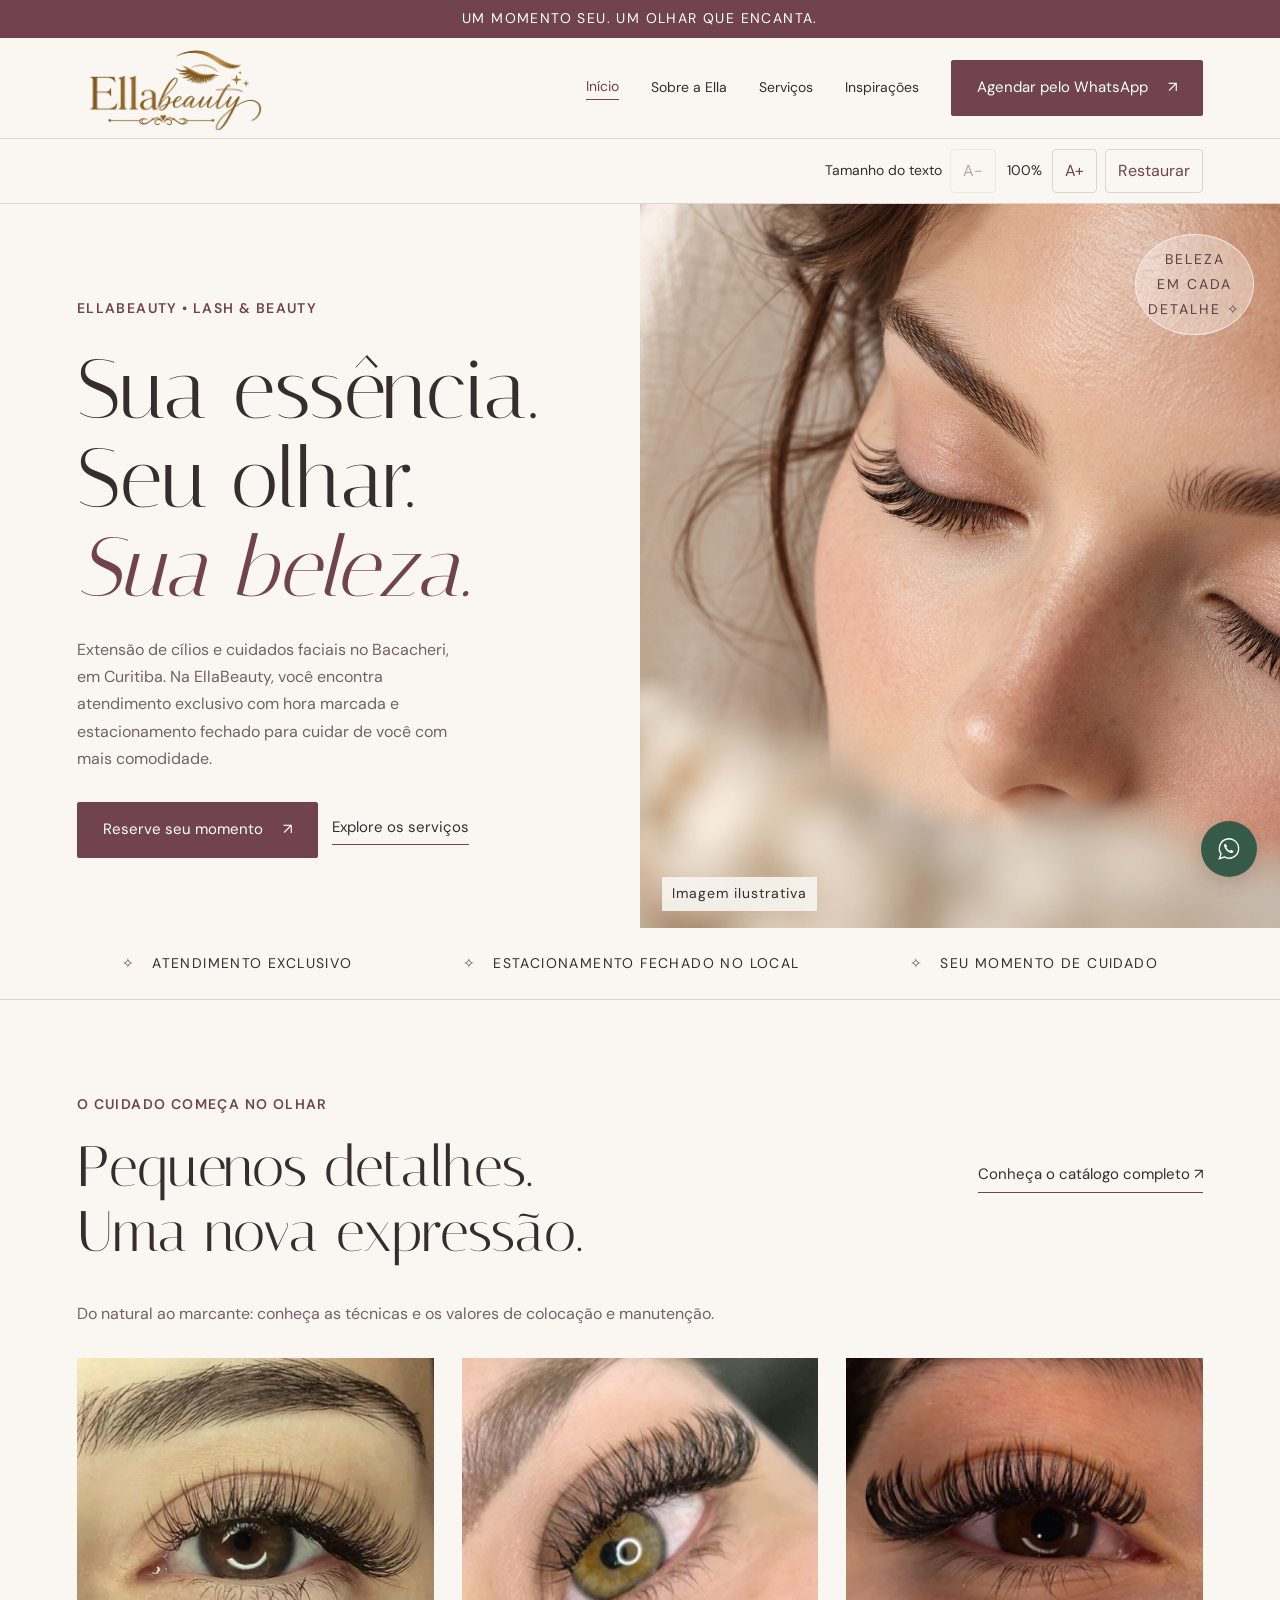
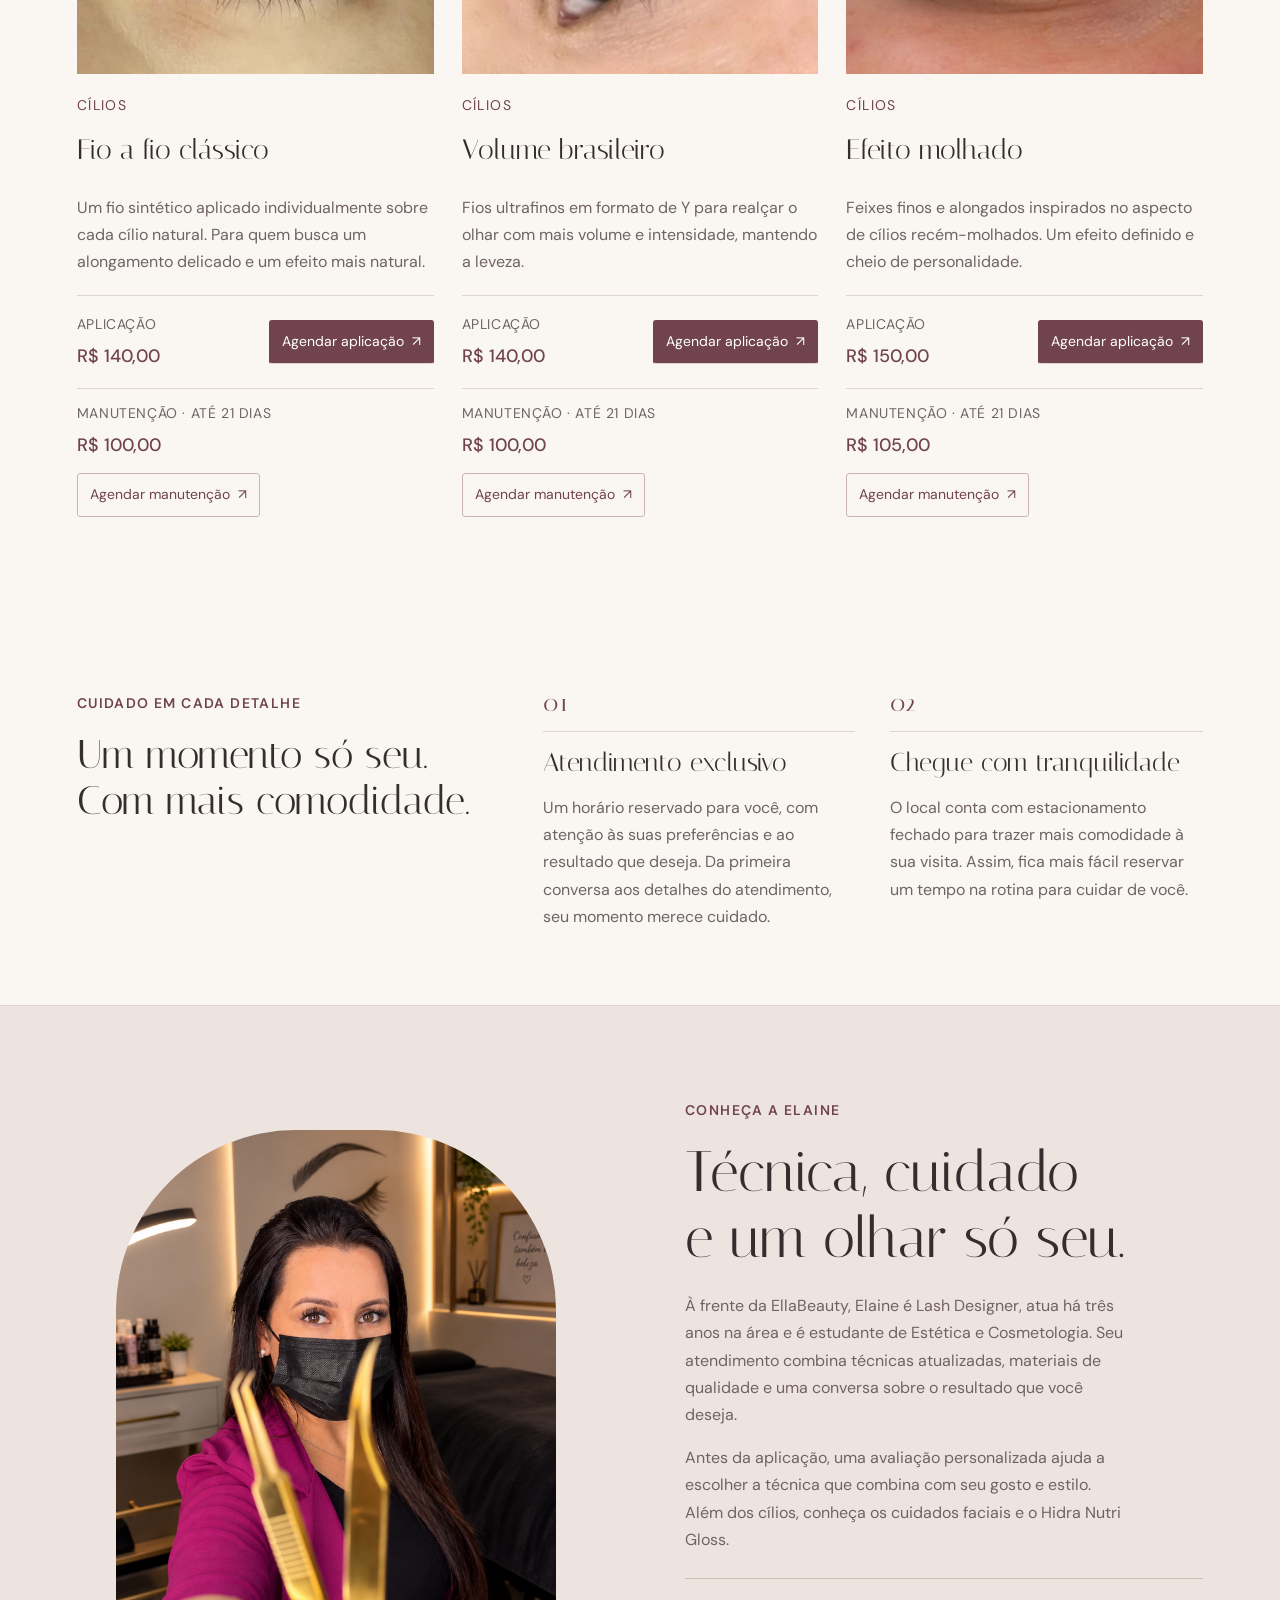
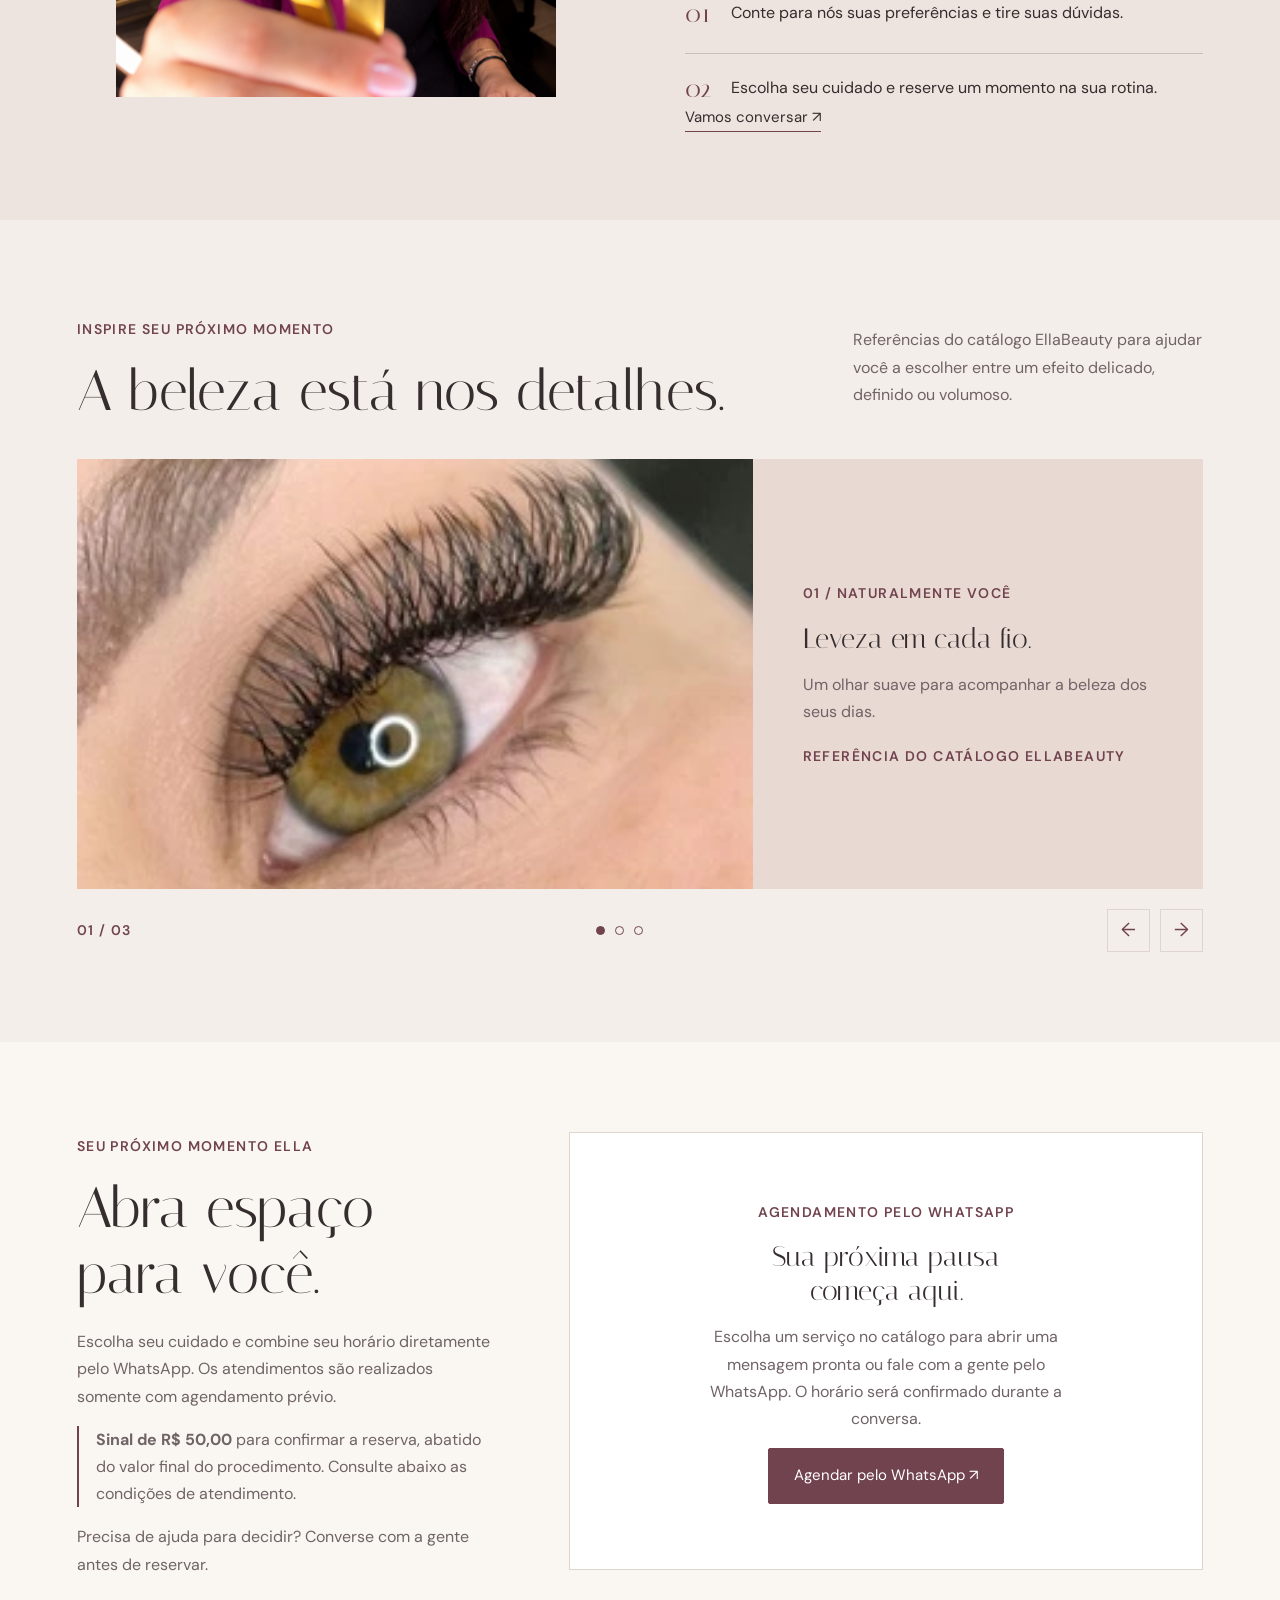
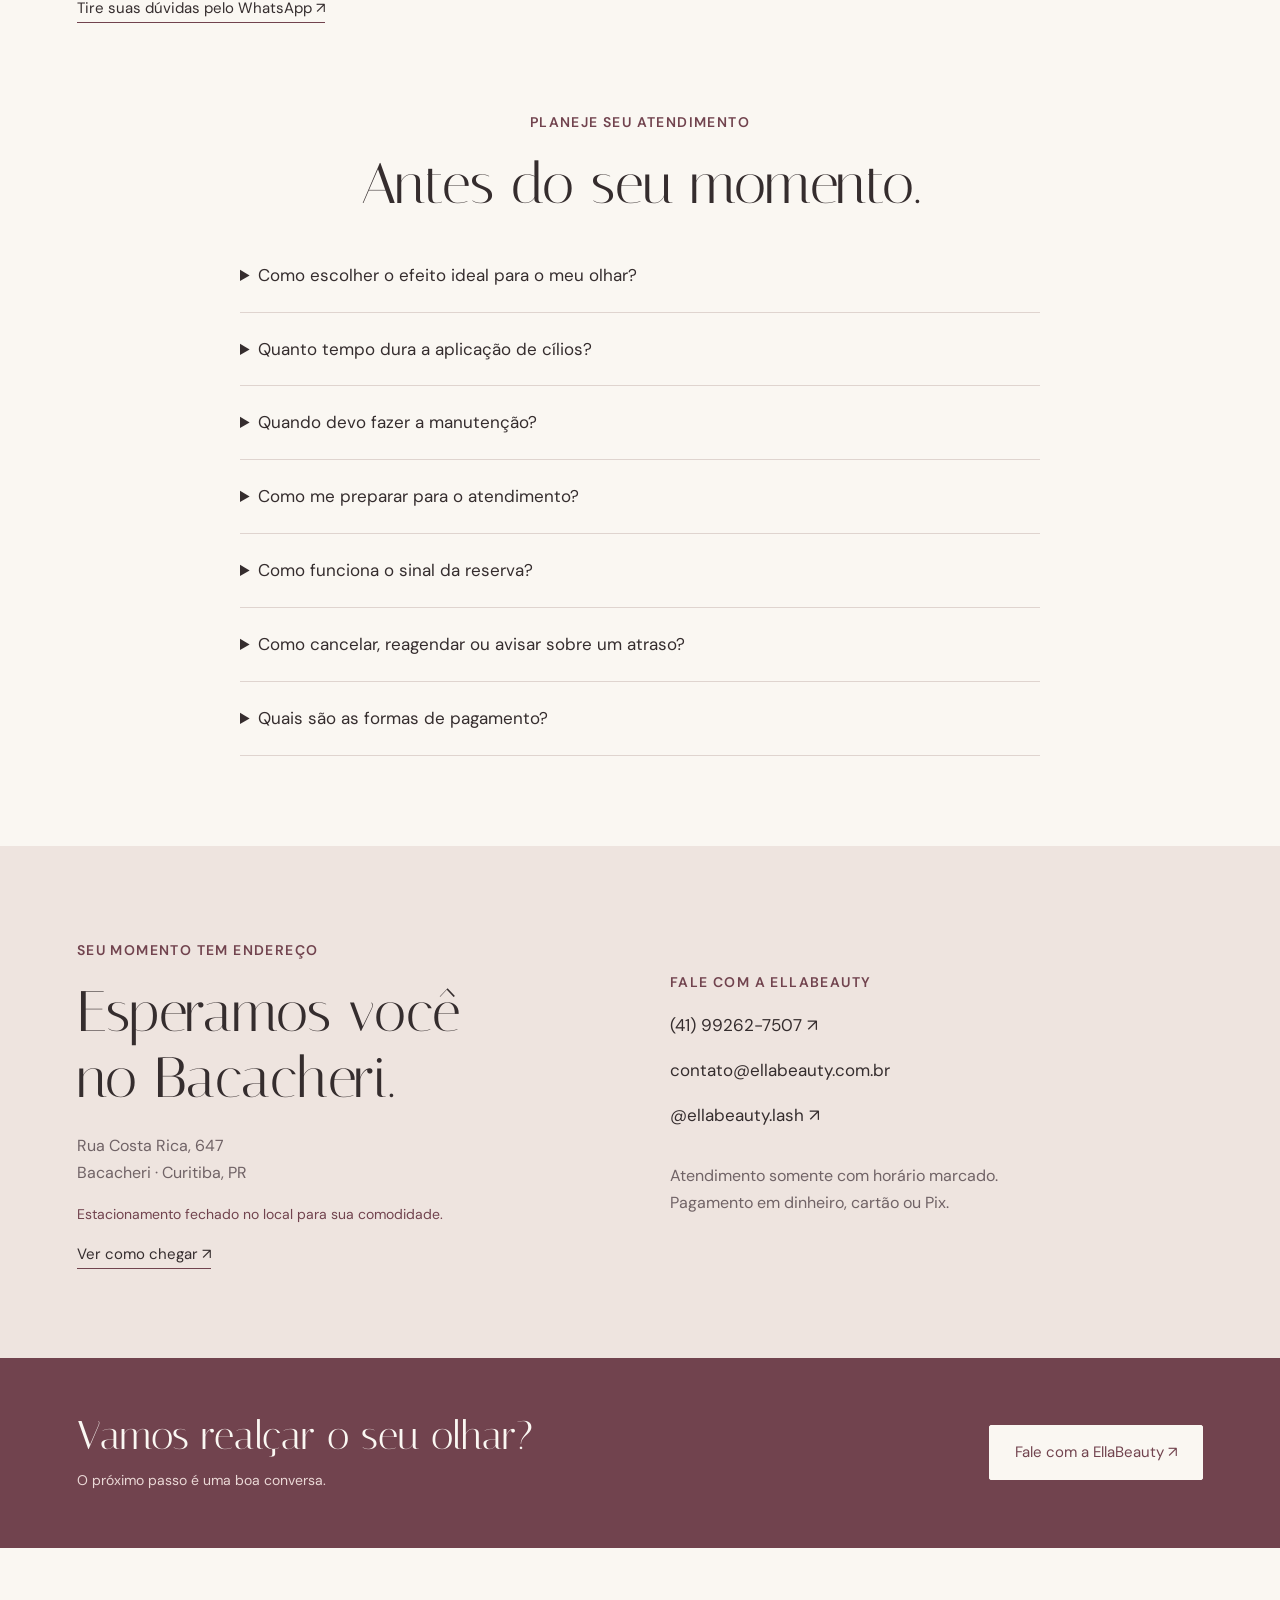
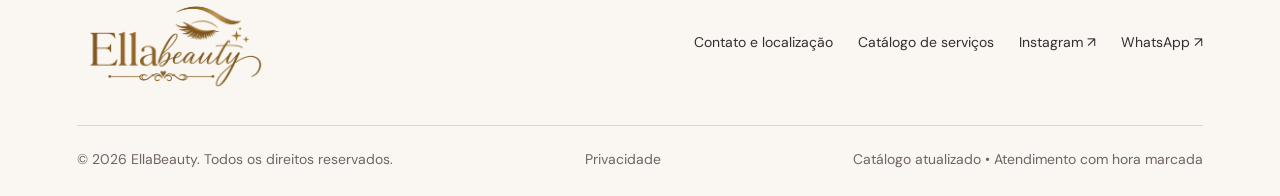
==== commit b35f90e6: "Substituir calendário por agendamento via WhatsApp por serviço" ====
--- a/index.html
+++ b/index.html
@@ -76,7 +76,7 @@
 														<p>Extensão de cílios e cuidados faciais no Bacacheri, em Curitiba. Na EllaBeauty, você encontra atendimento exclusivo com hora marcada e estacionamento fechado para cuidar de você com mais comodidade.</p>
 														<div class="actions">
 															<a class="btn"
-															   href="#agendar">Reserve seu momento <span aria-hidden="true">↗</span>
+															   href="https://wa.me/5541992627507?text=Ol%C3%A1%21%20Quero%20agendar%20um%20hor%C3%A1rio%20na%20EllaBeauty.%20Quais%20hor%C3%A1rios%20est%C3%A3o%20dispon%C3%ADveis%3F" target="_blank" rel="noopener noreferrer">Reserve seu momento <span aria-hidden="true">↗</span>
 															</a>
 															<a class="text-link"
 															   href="servicos.html">Explore os serviços</a>
@@ -106,7 +106,7 @@
 																		</div>
 																		<p class="catalog-caption">Do natural ao marcante: conheça as técnicas e os valores de colocação e manutenção.</p>
 																		<div class="cards"
-																		     data-services></div></div></section><section class="studio-benefits"><div class="wrap"><div class="benefits-heading"><span class="eyebrow">Cuidado em cada detalhe</span><h2>Um momento só seu.<br>Com mais comodidade.</h2></div><div class="benefits-grid"><article><span class="benefit-symbol" aria-hidden="true">01</span><h3>Atendimento exclusivo</h3><p>Um horário reservado para você, com atenção às suas preferências e ao resultado que deseja. Da primeira conversa aos detalhes do atendimento, seu momento merece cuidado.</p></article><article><span class="benefit-symbol" aria-hidden="true">02</span><h3>Chegue com tranquilidade</h3><p>O local conta com estacionamento fechado para trazer mais comodidade à sua visita. Assim, fica mais fácil reservar um tempo na rotina para cuidar de você.</p></article></div></div></section><section class="about" id="sobre"><div class="wrap about-grid"><div class="about-art portrait"><img src="assets/elaine-lash-designer.png" alt="Elaine, Lash Designer da EllaBeauty, em seu espaço de atendimento" loading="lazy" width="663" height="855"></div><div><span class="eyebrow">Conheça a Elaine</span><h2>Técnica, cuidado<br>e um olhar só seu.</h2><p>À frente da EllaBeauty, Elaine é Lash Designer, atua há três anos na área e é estudante de Estética e Cosmetologia. Seu atendimento combina técnicas atualizadas, materiais de qualidade e uma conversa sobre o resultado que você deseja.</p><p>Antes da aplicação, uma avaliação personalizada ajuda a escolher a técnica que combina com seu gosto e estilo. Além dos cílios, conheça os cuidados faciais e o Hidra Nutri Gloss.</p><div class="numbered"><b>01</b><span>Conte para nós suas preferências e tire suas dúvidas.</span></div><div class="numbered"><b>02</b><span>Escolha seu cuidado e reserve um momento na sua rotina.</span></div><a class="text-link" href="https://wa.me/5541992627507" target="_blank" rel="noopener noreferrer">Vamos conversar ↗</a></div></div></section>
+																		     data-services></div></div></section><section class="studio-benefits"><div class="wrap"><div class="benefits-heading"><span class="eyebrow">Cuidado em cada detalhe</span><h2>Um momento só seu.<br>Com mais comodidade.</h2></div><div class="benefits-grid"><article><span class="benefit-symbol" aria-hidden="true">01</span><h3>Atendimento exclusivo</h3><p>Um horário reservado para você, com atenção às suas preferências e ao resultado que deseja. Da primeira conversa aos detalhes do atendimento, seu momento merece cuidado.</p></article><article><span class="benefit-symbol" aria-hidden="true">02</span><h3>Chegue com tranquilidade</h3><p>O local conta com estacionamento fechado para trazer mais comodidade à sua visita. Assim, fica mais fácil reservar um tempo na rotina para cuidar de você.</p></article></div></div></section><section class="about" id="sobre"><div class="wrap about-grid"><div class="about-art portrait"><img src="assets/elaine-lash-designer.png" alt="Elaine, Lash Designer da EllaBeauty, em seu espaço de atendimento" loading="lazy" width="663" height="855"></div><div><span class="eyebrow">Conheça a Elaine</span><h2>Técnica, cuidado<br>e um olhar só seu.</h2><p>À frente da EllaBeauty, Elaine é Lash Designer, atua há três anos na área e é estudante de Estética e Cosmetologia. Seu atendimento combina técnicas atualizadas, materiais de qualidade e uma conversa sobre o resultado que você deseja.</p><p>Antes da aplicação, uma avaliação personalizada ajuda a escolher a técnica que combina com seu gosto e estilo. Além dos cílios, conheça os cuidados faciais e o Hidra Nutri Gloss.</p><div class="numbered"><b>01</b><span>Conte para nós suas preferências e tire suas dúvidas.</span></div><div class="numbered"><b>02</b><span>Escolha seu cuidado e reserve um momento na sua rotina.</span></div><a class="text-link" href="https://wa.me/5541992627507?text=Ol%C3%A1%21%20Quero%20agendar%20um%20hor%C3%A1rio%20na%20EllaBeauty.%20Quais%20hor%C3%A1rios%20est%C3%A3o%20dispon%C3%ADveis%3F" target="_blank" rel="noopener noreferrer">Vamos conversar ↗</a></div></div></section>
 																				<section class="gallery"
 																				         id="galeria">
 																					<div class="wrap">
@@ -205,27 +205,26 @@
 																									<div class="booking-copy">
 																										<span class="eyebrow">Seu próximo momento Ella</span>
 																										<h2>Abra espaço<br>para você.</h2>
-																											<p>Escolha seu cuidado e encontre um horário que combine com sua rotina. Os atendimentos são realizados somente com agendamento prévio.</p>
+																											<p>Escolha seu cuidado e combine seu horário diretamente pelo WhatsApp. Os atendimentos são realizados somente com agendamento prévio.</p>
 																											<p class="booking-policy">
 																												<strong>Sinal de R$ 50,00</strong> para confirmar a reserva, abatido do valor final do procedimento. Consulte abaixo as condições de atendimento.</p>
 																											<p>Precisa de ajuda para decidir? Converse com a gente antes de reservar.</p>
 																											<a class="text-link"
-																											   href="https://wa.me/5541992627507"
+																											   href="https://wa.me/5541992627507?text=Ol%C3%A1%21%20Quero%20agendar%20um%20hor%C3%A1rio%20na%20EllaBeauty.%20Quais%20hor%C3%A1rios%20est%C3%A3o%20dispon%C3%ADveis%3F"
 																											   target="_blank"
 																											   rel="noopener noreferrer">Tire suas dúvidas pelo WhatsApp ↗</a>
 																										</div>
 																										<div class="booking-box"
-																										     data-booking><div
+																										     data-whatsapp-booking><div
 																										     class="booking-placeholder">
-																											<div class="calendar"
-																											     aria-hidden="true">▦</div>
-																											<span class="eyebrow">Agendamento online</span>
+																											
+																											<span class="eyebrow">Agendamento pelo WhatsApp</span>
 																											<h3>Sua próxima pausa<br>começa aqui.</h3>
-																												<p>A agenda online está sendo preparada. Por enquanto, consulte os horários disponíveis pelo WhatsApp.</p>
+																												<p>Escolha um serviço no catálogo para abrir uma mensagem pronta ou fale com a gente pelo WhatsApp. O horário será confirmado durante a conversa.</p>
 																												<a class="btn"
-																												   href="https://wa.me/5541992627507"
+																												   href="https://wa.me/5541992627507?text=Ol%C3%A1%21%20Quero%20agendar%20um%20hor%C3%A1rio%20na%20EllaBeauty.%20Quais%20hor%C3%A1rios%20est%C3%A3o%20dispon%C3%ADveis%3F"
 																												   target="_blank"
-																												   rel="noopener noreferrer">Consultar horários ↗</a>
+																												   rel="noopener noreferrer">Agendar pelo WhatsApp ↗</a>
 																											</div>
 																										</div>
 																									</div>
@@ -279,7 +278,7 @@
 																												</div>
 																												<div class="contact-details">
 																													<span class="eyebrow">Fale com a EllaBeauty</span>
-																													<a href="https://wa.me/5541992627507"
+																													<a href="https://wa.me/5541992627507?text=Ol%C3%A1%21%20Quero%20agendar%20um%20hor%C3%A1rio%20na%20EllaBeauty.%20Quais%20hor%C3%A1rios%20est%C3%A3o%20dispon%C3%ADveis%3F"
 																													   target="_blank"
 																													   rel="noopener noreferrer">(41) 99262-7507 ↗</a>
 																													<a href="mailto:ellabeauty@gmail.com">contato@ellabeauty.com.br</a>
@@ -297,14 +296,14 @@
 																														<p>O próximo passo é uma boa conversa.</p>
 																													</div>
 																													<a class="btn"
-																													   href="https://wa.me/5541992627507"
+																													   href="https://wa.me/5541992627507?text=Ol%C3%A1%21%20Quero%20agendar%20um%20hor%C3%A1rio%20na%20EllaBeauty.%20Quais%20hor%C3%A1rios%20est%C3%A3o%20dispon%C3%ADveis%3F"
 																													   target="_blank"
 																													   rel="noopener noreferrer">Fale com a EllaBeauty ↗</a>
 																												</div>
 																											</div>
 																										</main>
 																										<div data-footer></div><noscript><p
-																										     class="wrap">Para agendar, entre em contato: <a href="https://wa.me/5541992627507">WhatsApp EllaBeauty</a>. Ative o JavaScript para ver o catálogo e a navegação completa.</p>
+																										     class="wrap">Para agendar, entre em contato: <a href="https://wa.me/5541992627507?text=Ol%C3%A1%21%20Quero%20agendar%20um%20hor%C3%A1rio%20na%20EllaBeauty.%20Quais%20hor%C3%A1rios%20est%C3%A3o%20dispon%C3%ADveis%3F">WhatsApp EllaBeauty</a>. Ative o JavaScript para ver o catálogo e a navegação completa.</p>
 																									</noscript>
 																								</body>
 																							</html>
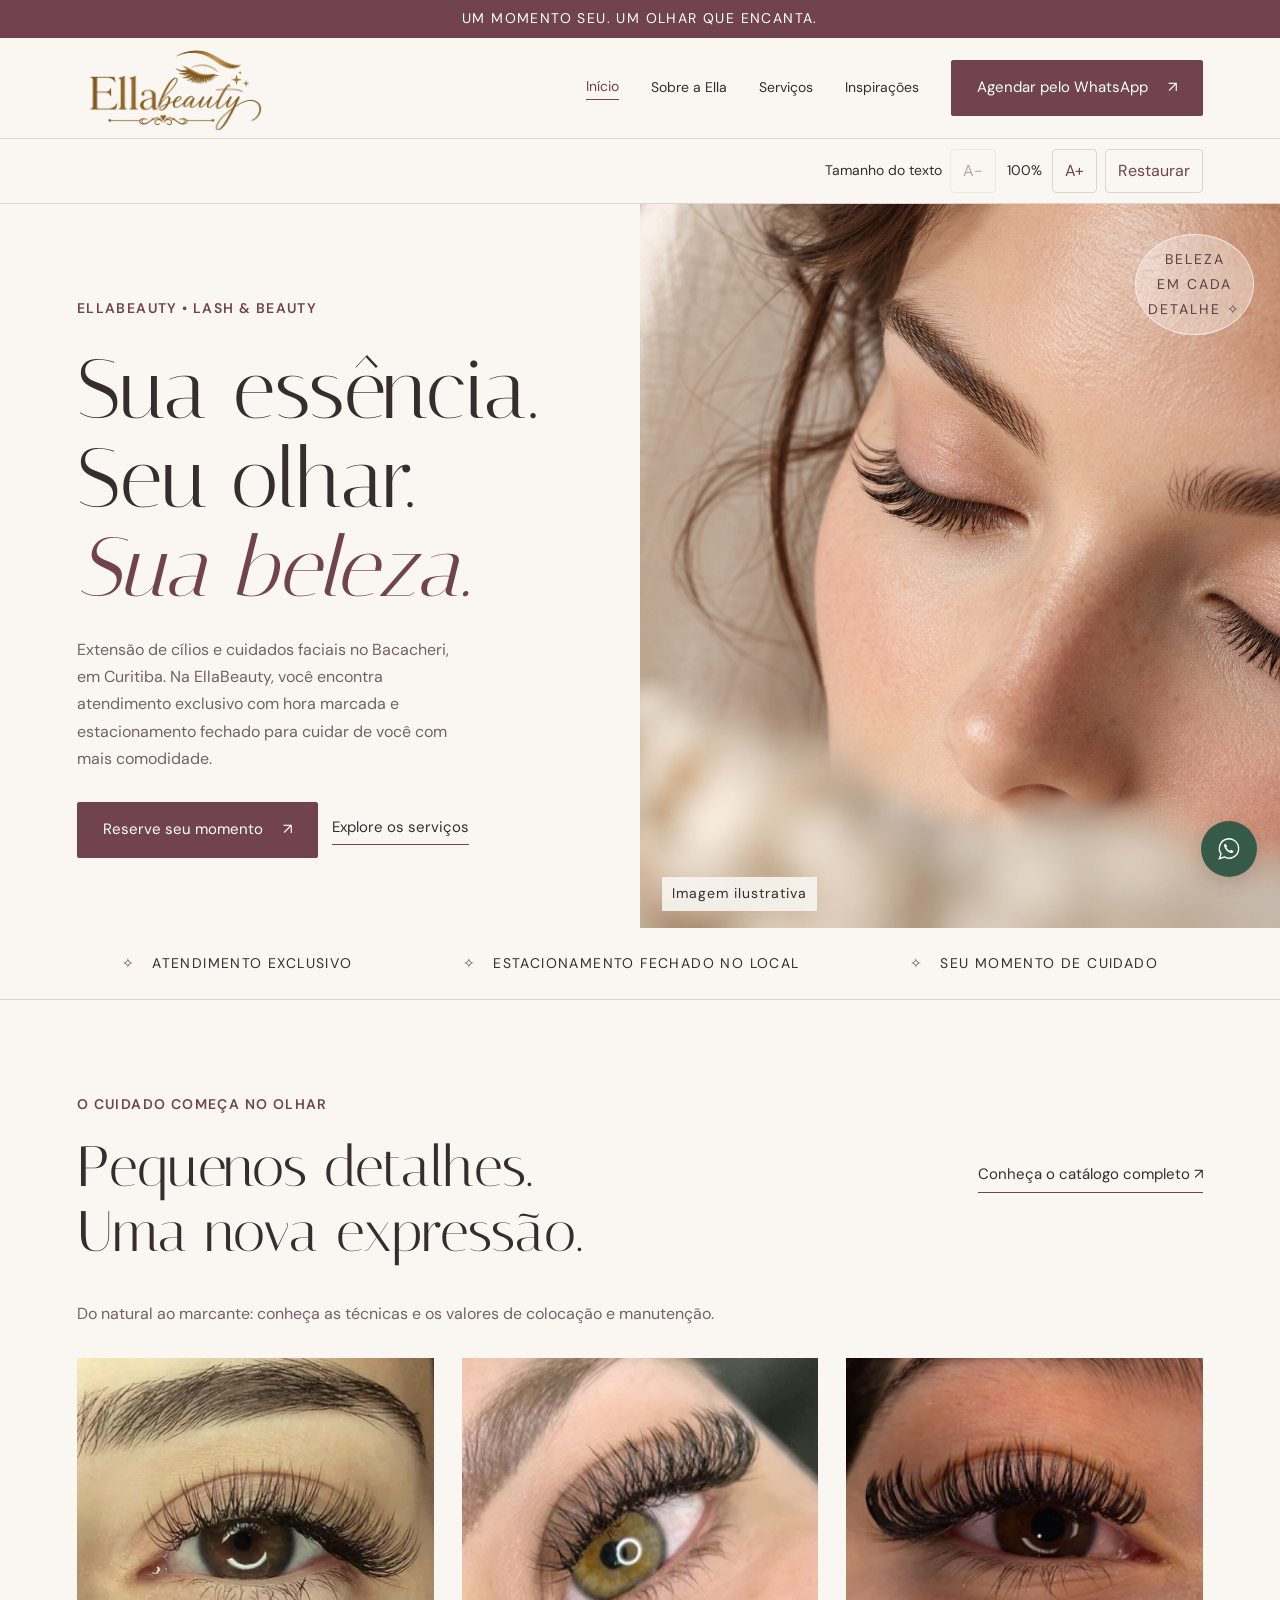
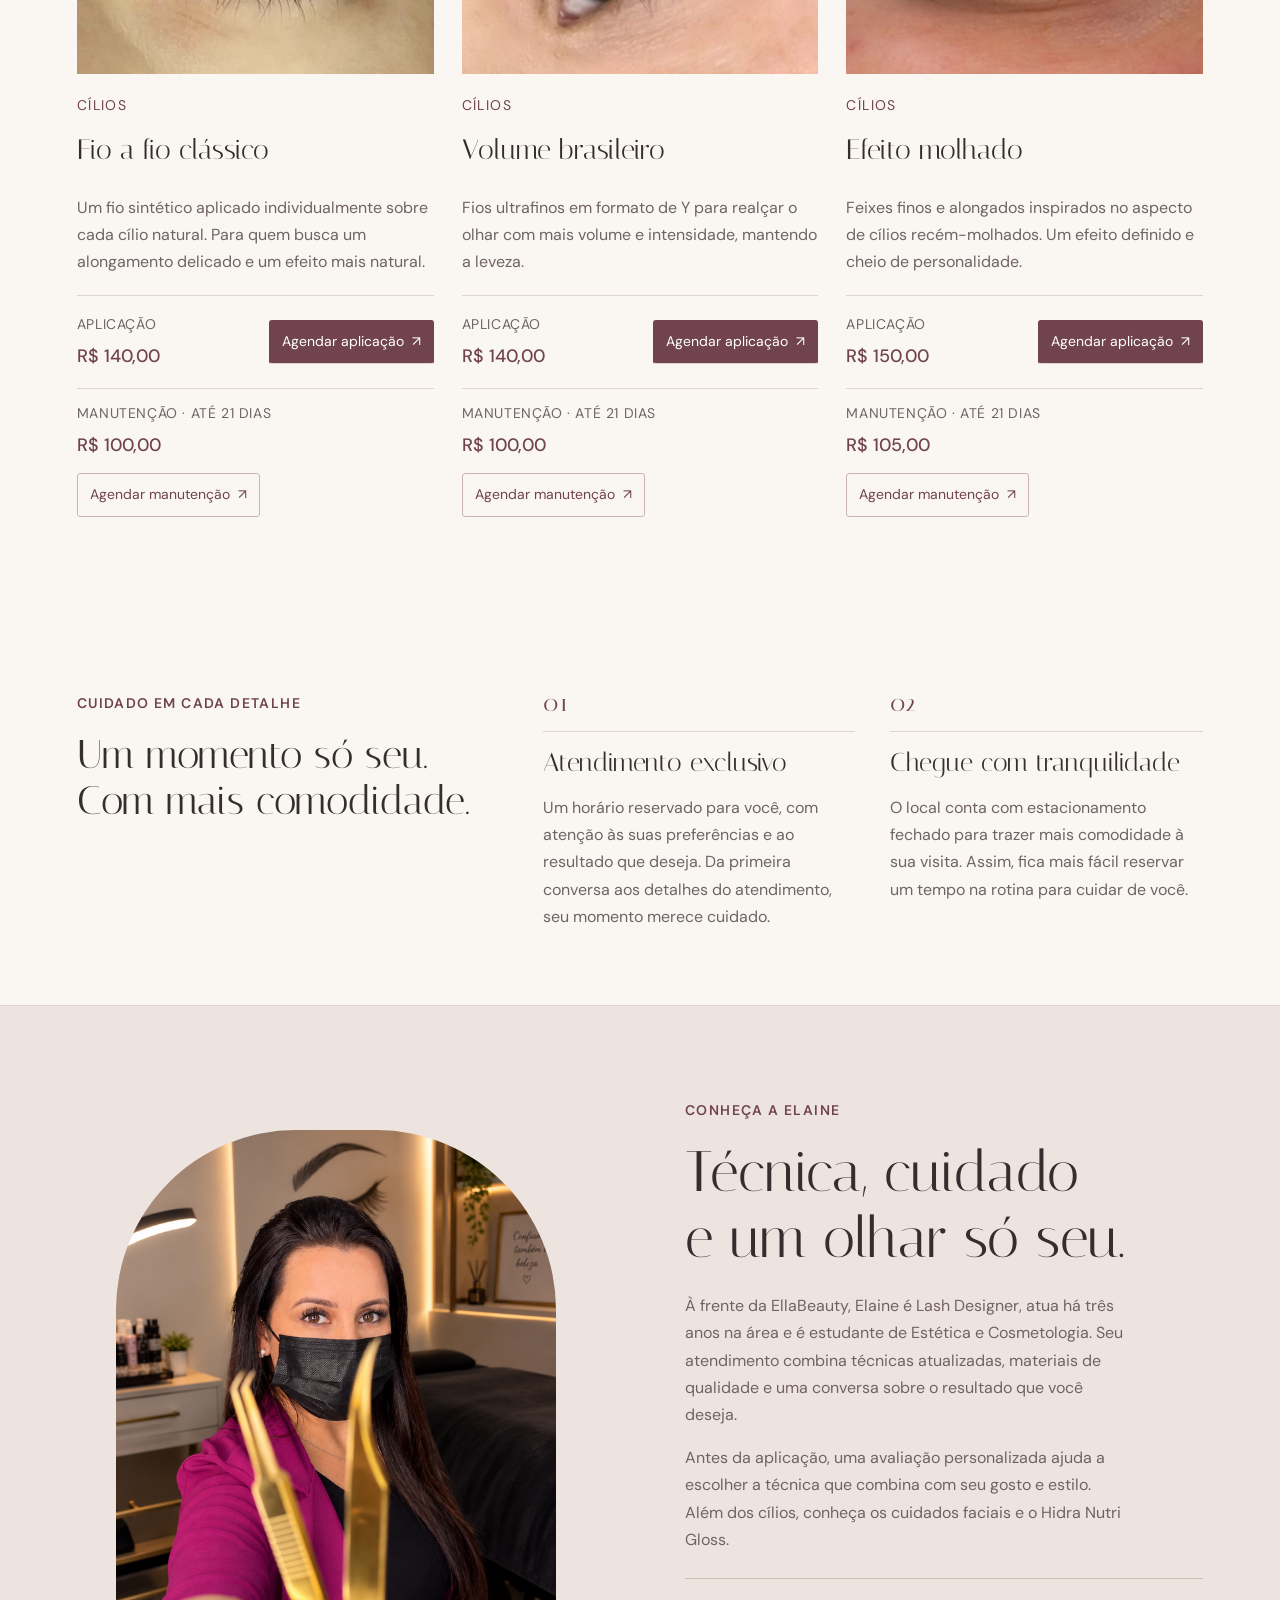
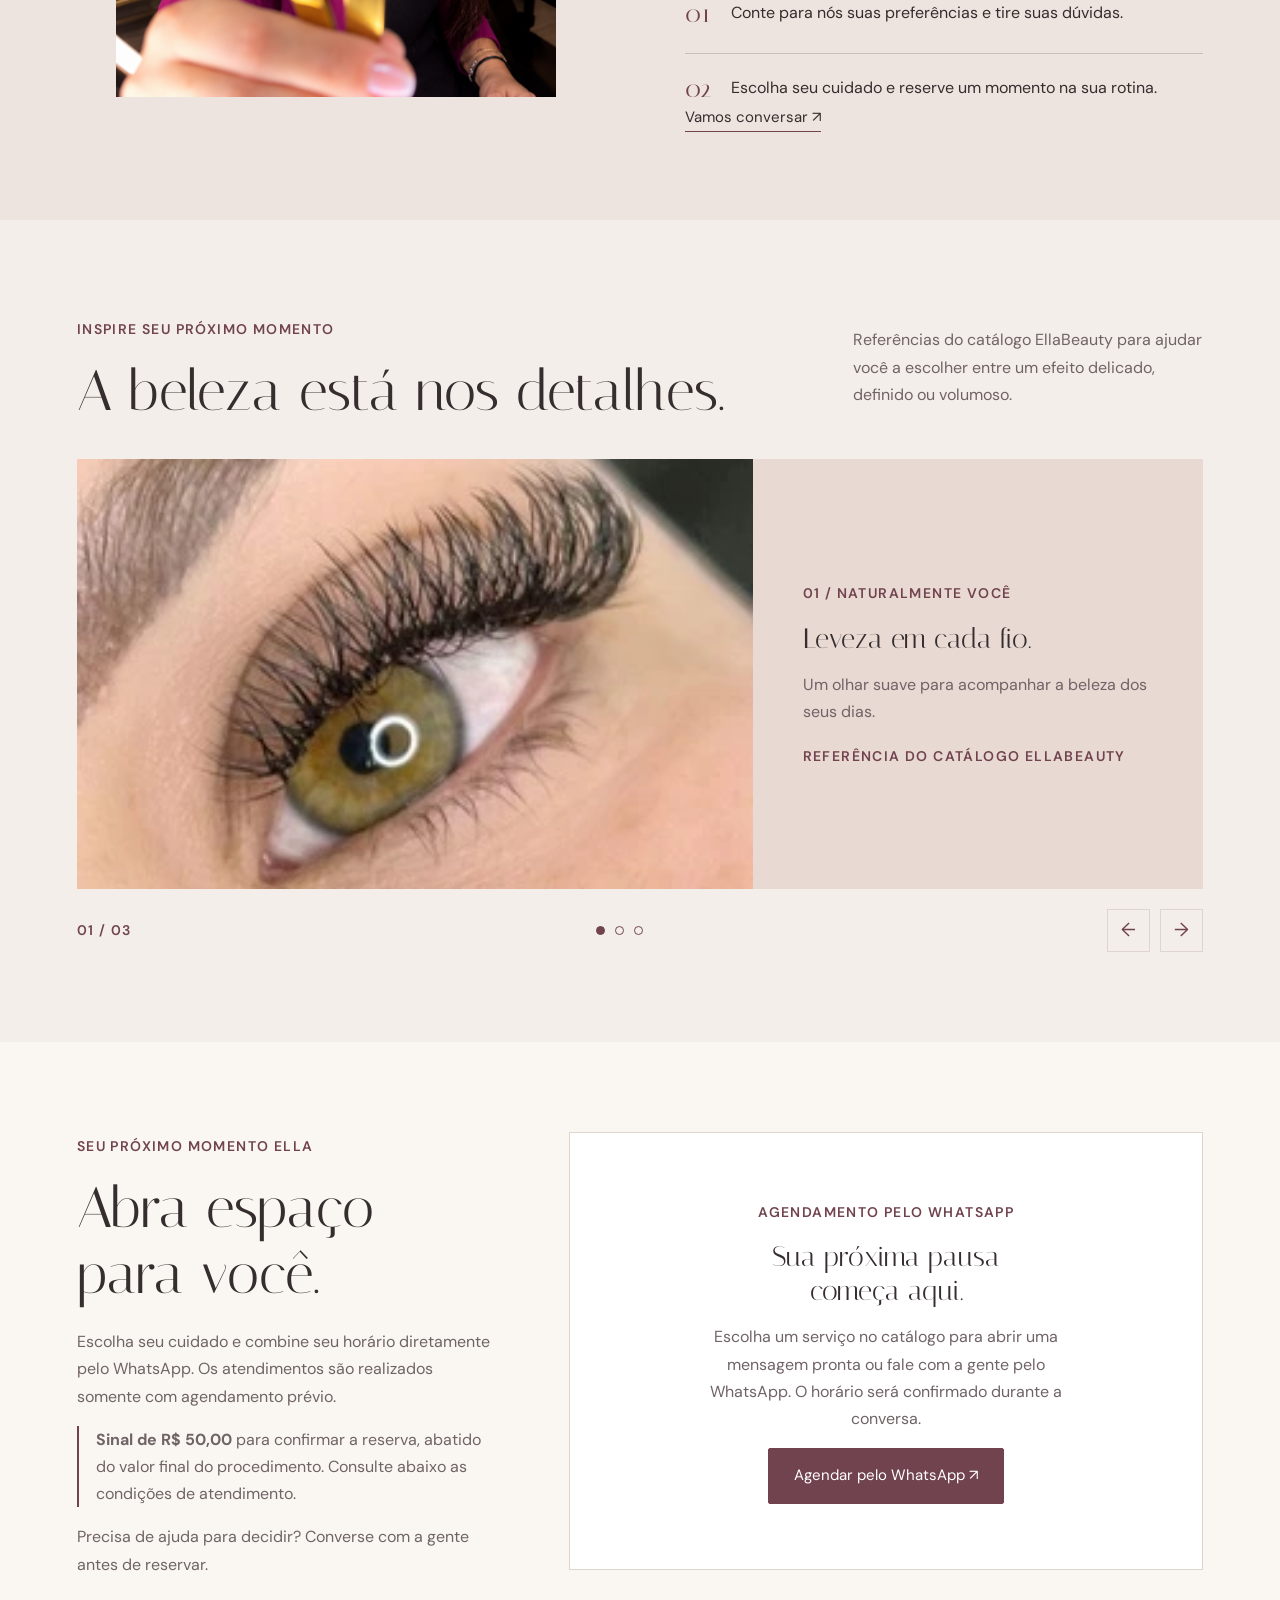
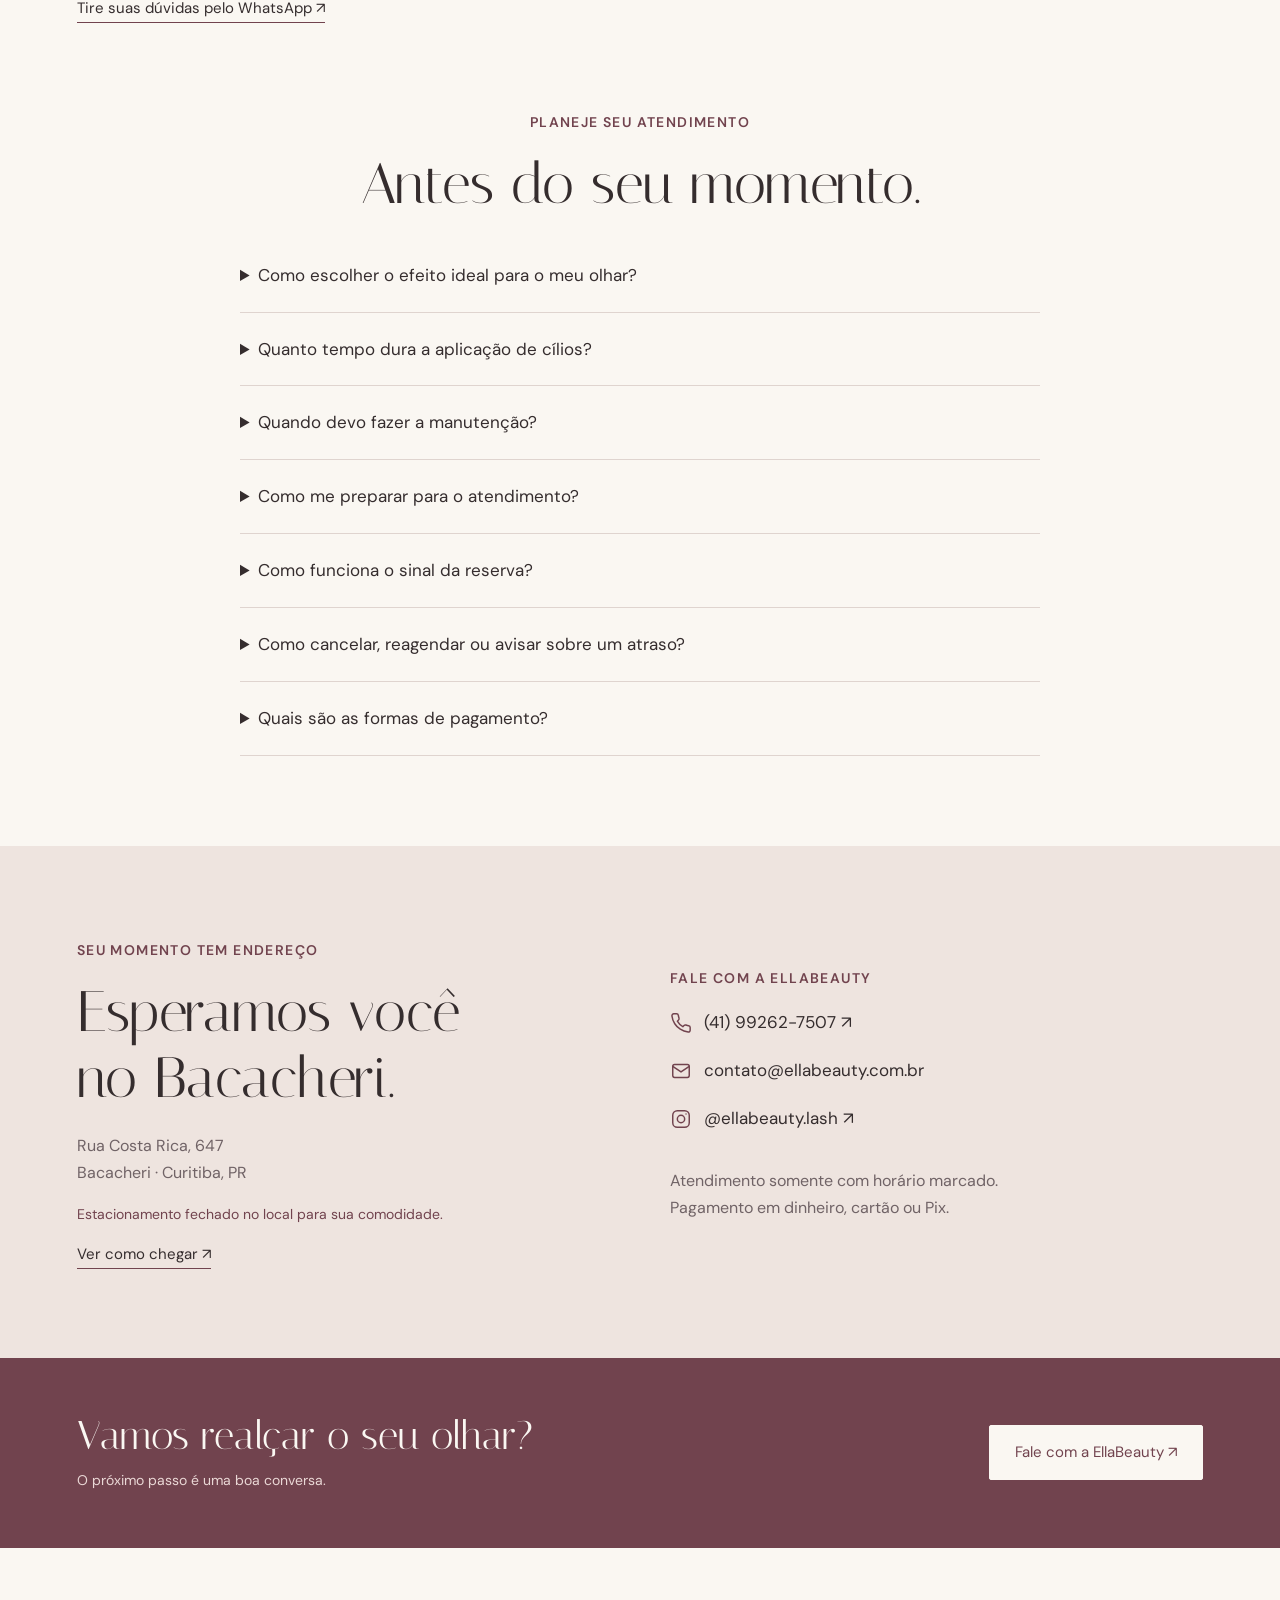
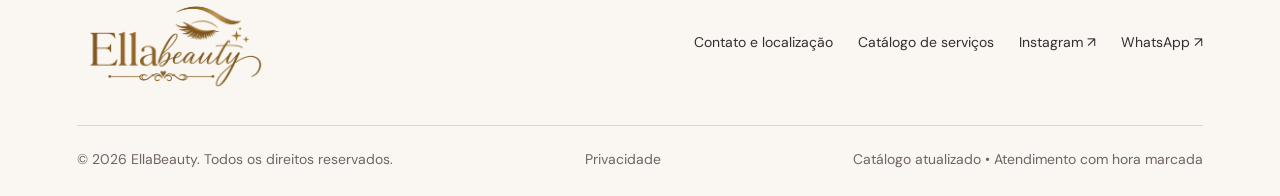
==== commit af163c7b: "Adiciona ícones elegantes aos canais de contato" ====
--- a/index.html
+++ b/index.html
@@ -13,9 +13,9 @@
 						      type="image/svg+xml">
 							<link rel="stylesheet"
 							      href="styles.css">
-								<script src="config.js"
+								<script src="config.js?v=whatsapp-20261103"
 								        defer></script><script
-								        src="app.js"
+								        src="app.js?v=whatsapp-20261103"
 								        defer></script>
 <link rel="canonical" href="https://ellabeauty.com.br/">
 <meta property="og:type" content="website">
@@ -280,11 +280,11 @@
 																													<span class="eyebrow">Fale com a EllaBeauty</span>
 																													<a href="https://wa.me/5541992627507?text=Ol%C3%A1%21%20Quero%20agendar%20um%20hor%C3%A1rio%20na%20EllaBeauty.%20Quais%20hor%C3%A1rios%20est%C3%A3o%20dispon%C3%ADveis%3F"
 																													   target="_blank"
-																													   rel="noopener noreferrer">(41) 99262-7507 ↗</a>
-																													<a href="mailto:ellabeauty@gmail.com">contato@ellabeauty.com.br</a>
+																													   rel="noopener noreferrer"><svg class="contact-icon" viewBox="0 0 24 24" fill="none" stroke="currentColor" stroke-width="1.6" stroke-linecap="round" stroke-linejoin="round" aria-hidden="true" focusable="false"><path d="M22 16.9v3a2 2 0 0 1-2.2 2 19.8 19.8 0 0 1-8.6-3.1 19.5 19.5 0 0 1-6-6A19.8 19.8 0 0 1 2.1 4.2 2 2 0 0 1 4.1 2h3a2 2 0 0 1 2 1.7c.1 1 .4 2 .7 2.9a2 2 0 0 1-.5 2.1L8 10a16 16 0 0 0 6 6l1.3-1.3a2 2 0 0 1 2.1-.5c.9.3 1.9.6 2.9.7a2 2 0 0 1 1.7 2z"/></svg><span>(41) 99262-7507 ↗</span></a>
+																													<a href="mailto:ellabeauty@gmail.com"><svg class="contact-icon" viewBox="0 0 24 24" fill="none" stroke="currentColor" stroke-width="1.6" stroke-linecap="round" stroke-linejoin="round" aria-hidden="true" focusable="false"><rect x="3" y="5" width="18" height="14" rx="2"/><path d="m3 7 9 6 9-6"/></svg><span>contato@ellabeauty.com.br</span></a>
 																													<a href="https://www.instagram.com/ellabeauty.lash/"
 																													   target="_blank"
-																													   rel="noopener noreferrer">@ellabeauty.lash ↗</a>
+																													   rel="noopener noreferrer"><svg class="contact-icon" viewBox="0 0 24 24" fill="none" stroke="currentColor" stroke-width="1.6" stroke-linecap="round" stroke-linejoin="round" aria-hidden="true" focusable="false"><rect x="3" y="3" width="18" height="18" rx="5"/><circle cx="12" cy="12" r="4"/><circle cx="17.5" cy="6.5" r=".8" fill="currentColor" stroke="none"/></svg><span>@ellabeauty.lash ↗</span></a>
 																													<p>Atendimento somente com horário marcado.<br>Pagamento em dinheiro, cartão ou Pix.</p>
 																													</div>
 																												</div>
--- a/styles.css
+++ b/styles.css
@@ -61,3 +61,6 @@
 .footer-links{flex-wrap:wrap}.footer-links a{max-width:100%}
 }
 .strip span{min-width:0;max-width:100%;overflow-wrap:anywhere}
+
+/* Ícones dos canais de contato. */
+.contact-details>a{display:flex;align-items:center;gap:12px;line-height:1.5;min-height:32px}.contact-details .contact-icon{width:22px;height:22px;flex:0 0 22px;color:var(--wine)}.contact-details>a>span{min-width:0;overflow-wrap:anywhere}.contact-details>a:hover .contact-icon{color:var(--ink)}
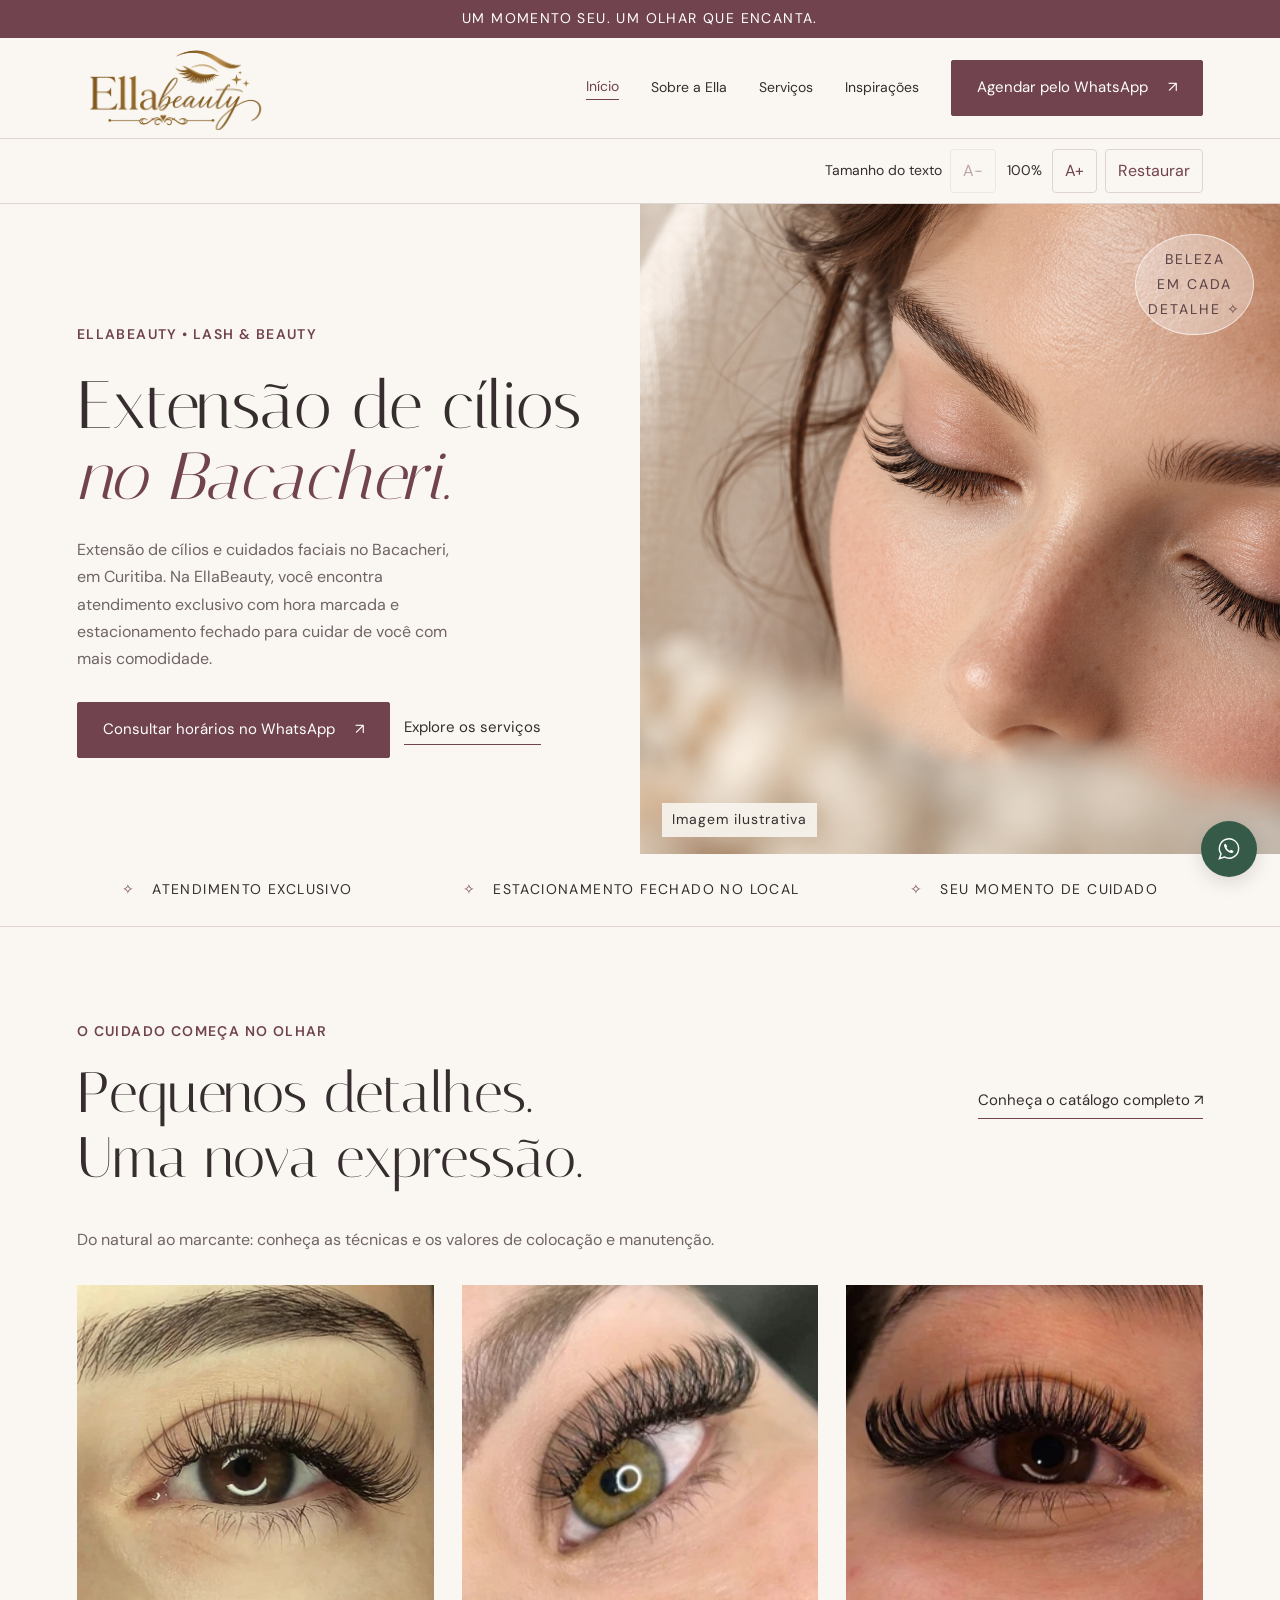
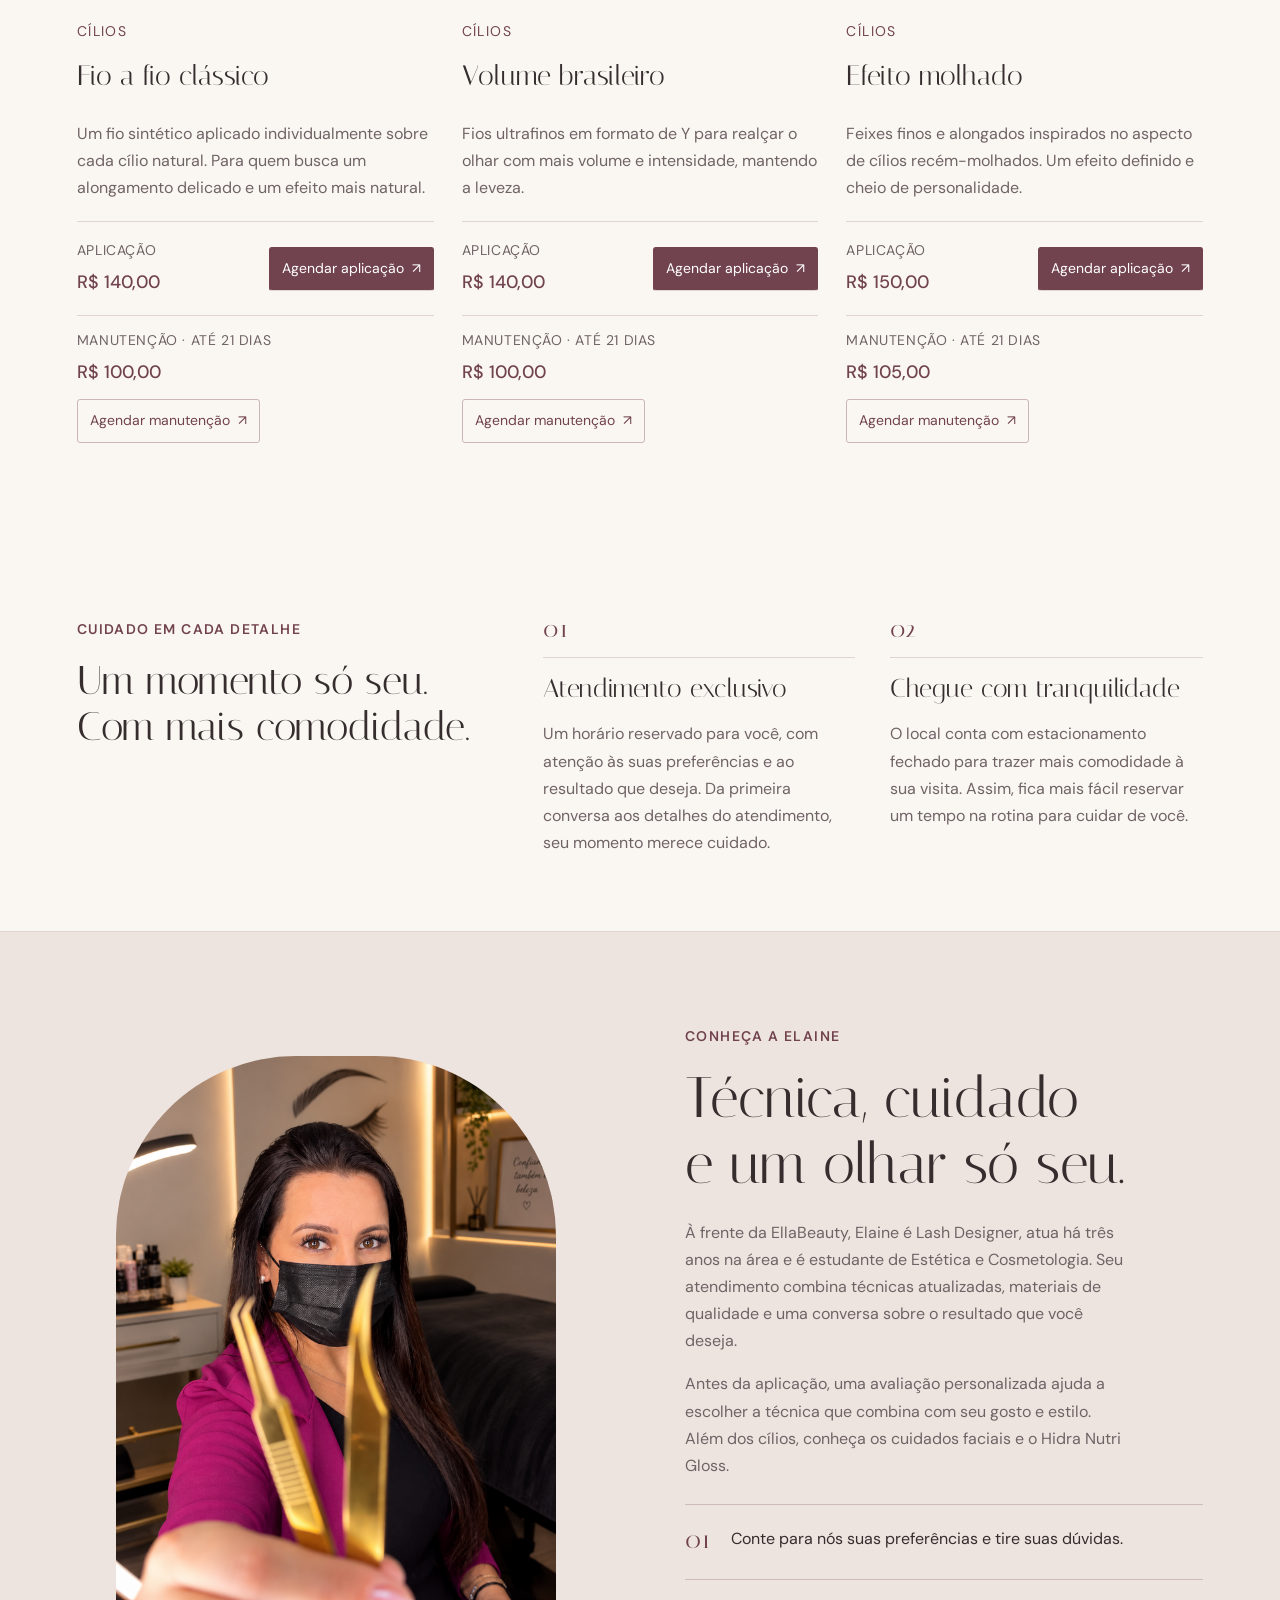
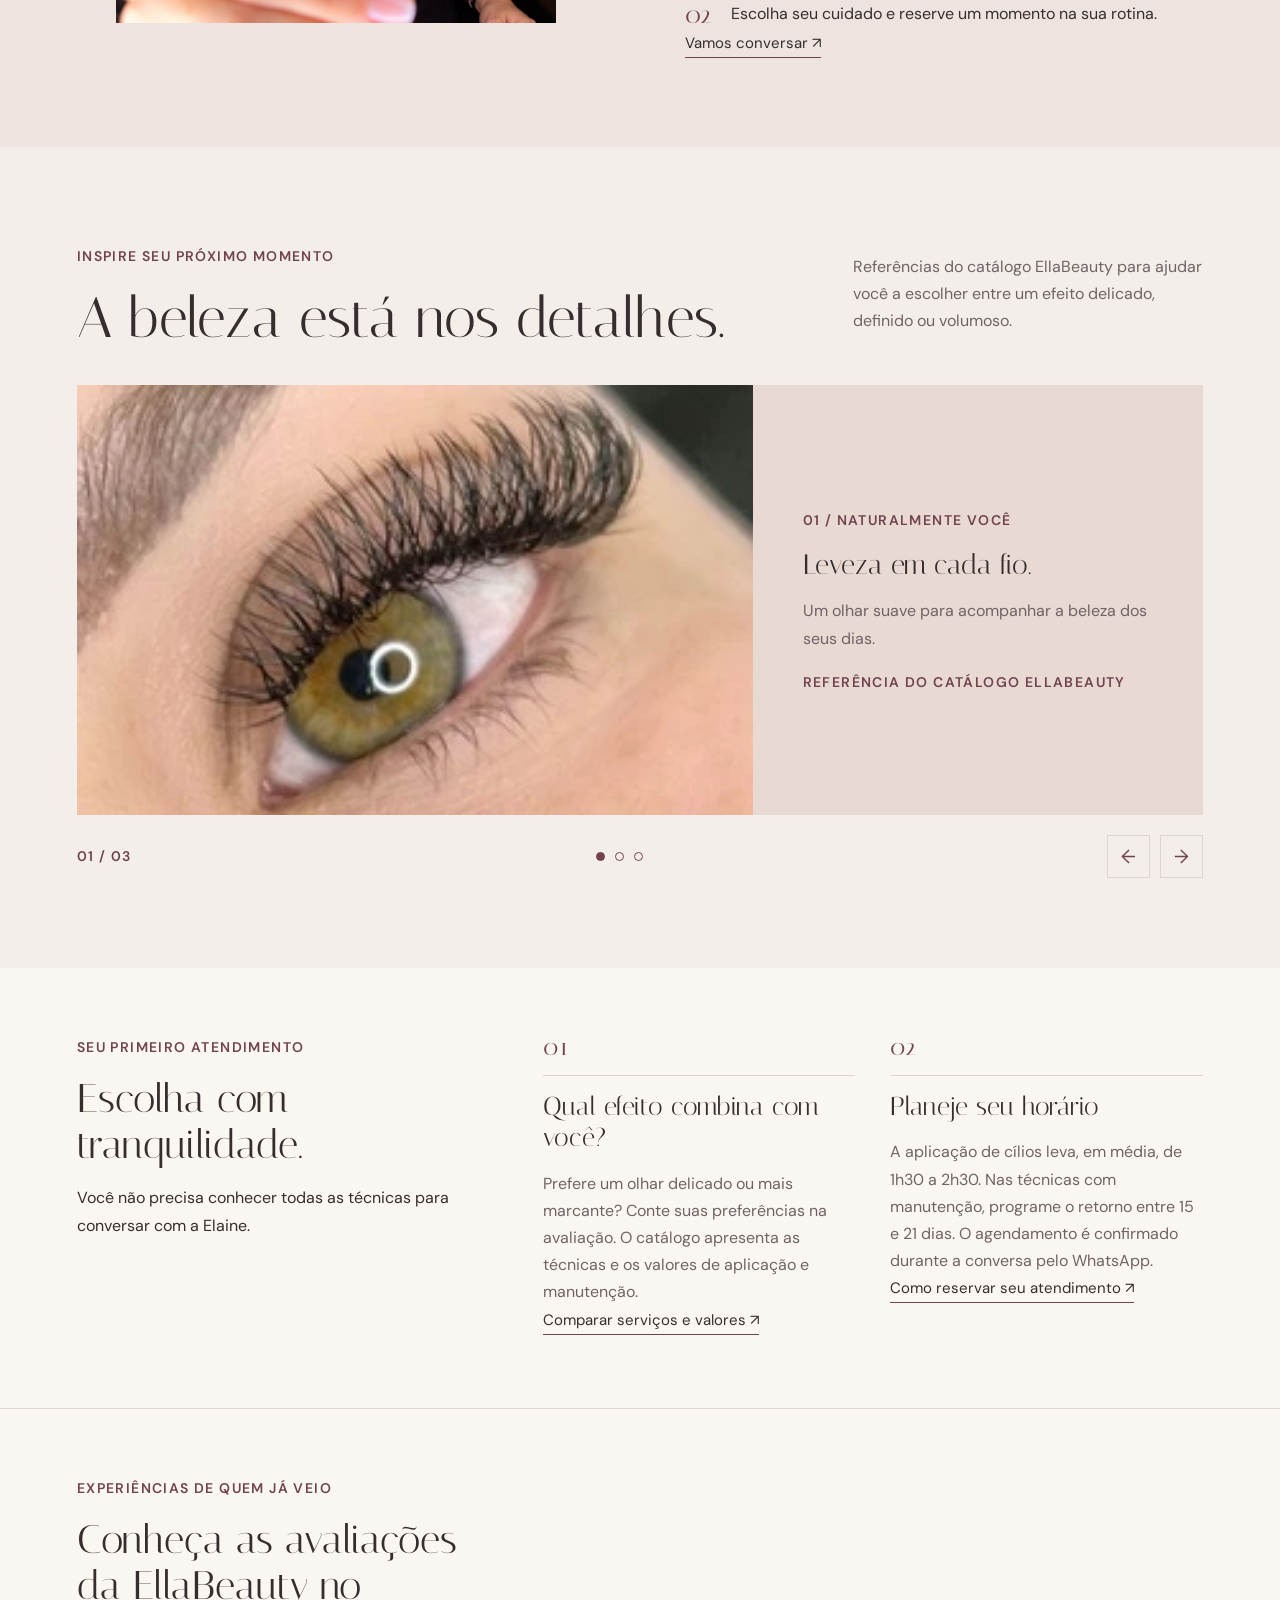
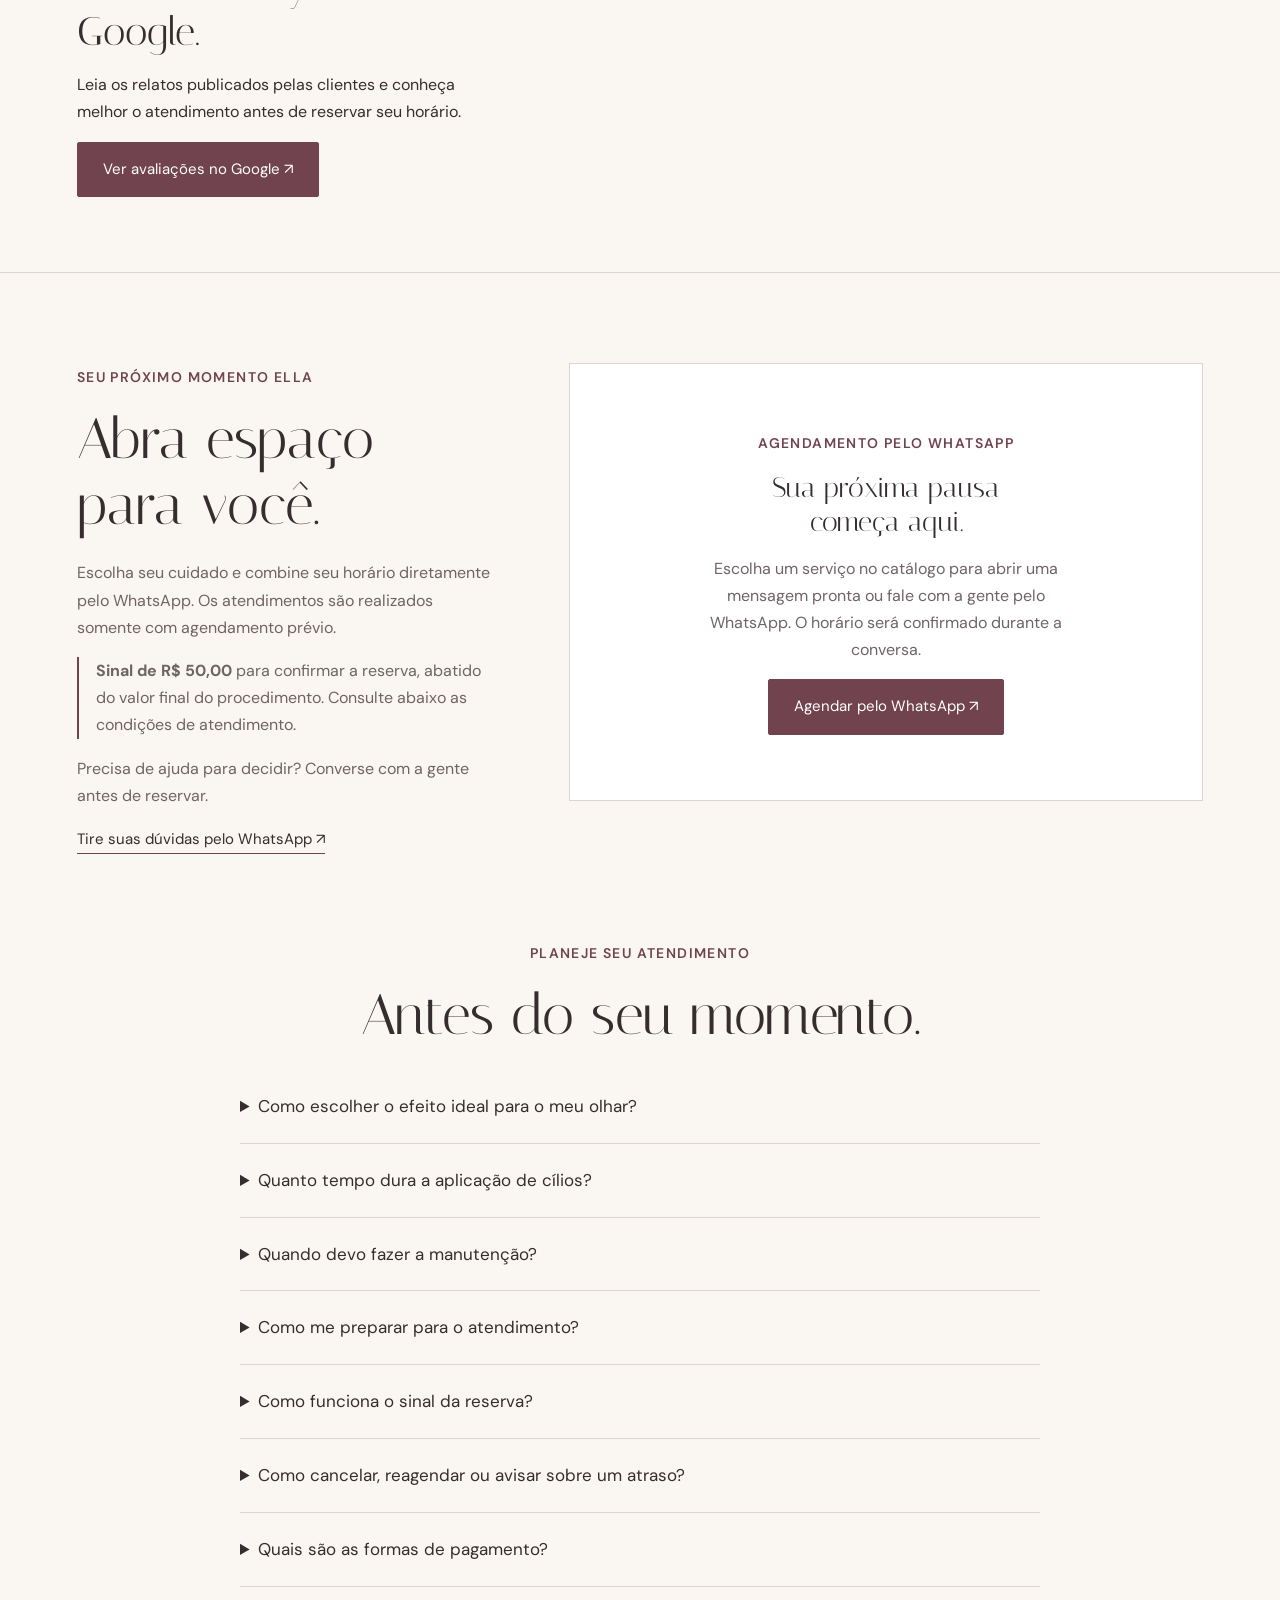
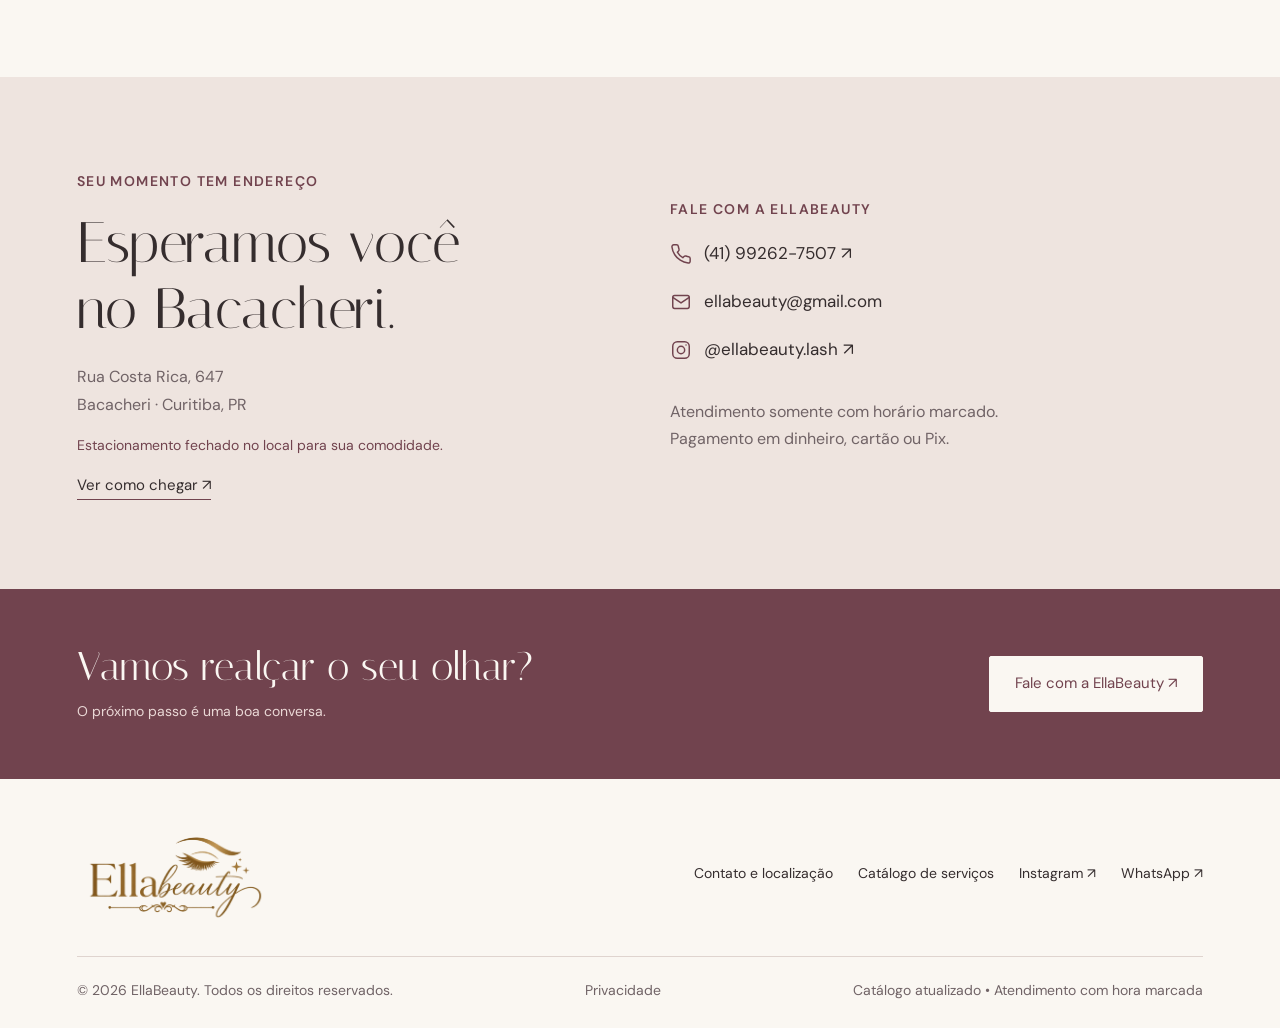
==== commit 16d0cf52: "Melhora apresentação dos serviços e contato local da EllaBeauty" ====
--- a/index.html
+++ b/index.html
@@ -5,7 +5,7 @@
 			<meta name="viewport"
 			      content="width=device-width,initial-scale=1">
 				<title>EllaBeauty | Extensão de cílios no Bacacheri, Curitiba</title>
-				<meta name="description" content="Extensão de cílios e cuidados faciais no Bacacheri, Curitiba. Atendimento exclusivo com Elaine, estacionamento fechado e agendamento online na EllaBeauty.">
+				<meta name="description" content="Extensão de cílios e cuidados faciais no Bacacheri, Curitiba. Atendimento exclusivo com Elaine, estacionamento fechado e agendamento pelo WhatsApp na EllaBeauty.">
 					<meta name="theme-color"
 					      content="#71434e">
 						<link rel="icon"
@@ -22,7 +22,7 @@
 <meta property="og:locale" content="pt_BR">
 <meta property="og:site_name" content="EllaBeauty">
 <meta property="og:title" content="EllaBeauty | Extensão de cílios no Bacacheri, Curitiba">
-<meta property="og:description" content="Extensão de cílios e cuidados faciais no Bacacheri, Curitiba. Atendimento exclusivo com Elaine, estacionamento fechado e agendamento online na EllaBeauty.">
+<meta property="og:description" content="Extensão de cílios e cuidados faciais no Bacacheri, Curitiba. Atendimento exclusivo com Elaine, estacionamento fechado e agendamento pelo WhatsApp na EllaBeauty.">
 <meta property="og:url" content="https://ellabeauty.com.br/">
 <meta property="og:image" content="https://ellabeauty.com.br/assets/elaine-lash-designer.png">
 <script type="application/ld+json">
@@ -47,7 +47,9 @@
     "@type": "City",
     "name": "Curitiba"
   },
+  "hasMap": "https://www.google.com/maps?cid=11235475220421254094",
   "sameAs": [
+    "https://www.google.com/maps?cid=11235475220421254094",
     "https://www.instagram.com/ellabeauty.lash/"
   ],
   "currenciesAccepted": "BRL",
@@ -70,13 +72,11 @@
 										<div class="hero">
 											<div class="hero-copy">
 												<span class="eyebrow">EllaBeauty • Lash & beauty</span>
-												<h1>Sua essência.<br>Seu olhar.<br>
-															<em>Sua beleza.</em>
-														</h1>
+												<h1 style="font-size:clamp(2.6rem,5.2vw,5rem)">Extensão de cílios<br><em>no Bacacheri.</em></h1>
 														<p>Extensão de cílios e cuidados faciais no Bacacheri, em Curitiba. Na EllaBeauty, você encontra atendimento exclusivo com hora marcada e estacionamento fechado para cuidar de você com mais comodidade.</p>
 														<div class="actions">
 															<a class="btn"
-															   href="https://wa.me/5541992627507?text=Ol%C3%A1%21%20Quero%20agendar%20um%20hor%C3%A1rio%20na%20EllaBeauty.%20Quais%20hor%C3%A1rios%20est%C3%A3o%20dispon%C3%ADveis%3F" target="_blank" rel="noopener noreferrer">Reserve seu momento <span aria-hidden="true">↗</span>
+															   href="https://wa.me/5541992627507?text=Ol%C3%A1%21%20Quero%20agendar%20um%20hor%C3%A1rio%20na%20EllaBeauty.%20Quais%20hor%C3%A1rios%20est%C3%A3o%20dispon%C3%ADveis%3F" target="_blank" rel="noopener noreferrer">Consultar horários no WhatsApp <span aria-hidden="true">↗</span>
 															</a>
 															<a class="text-link"
 															   href="servicos.html">Explore os serviços</a>
@@ -200,7 +200,9 @@
 																									</div>
 																								</div>
 																							</section>
-																							<section id="agendar">
+																							<section class="studio-benefits" id="escolha"><div class="wrap"><div class="benefits-heading"><span class="eyebrow">Seu primeiro atendimento</span><h2>Escolha com tranquilidade.</h2><p>Você não precisa conhecer todas as técnicas para conversar com a Elaine.</p></div><div class="benefits-grid"><article><span class="benefit-symbol" aria-hidden="true">01</span><h3>Qual efeito combina com você?</h3><p>Prefere um olhar delicado ou mais marcante? Conte suas preferências na avaliação. O catálogo apresenta as técnicas e os valores de aplicação e manutenção.</p><a class="text-link" href="servicos.html">Comparar serviços e valores ↗</a></article><article><span class="benefit-symbol" aria-hidden="true">02</span><h3>Planeje seu horário</h3><p>A aplicação de cílios leva, em média, de 1h30 a 2h30. Nas técnicas com manutenção, programe o retorno entre 15 e 21 dias. O agendamento é confirmado durante a conversa pelo WhatsApp.</p><a class="text-link" href="#agendar">Como reservar seu atendimento ↗</a></article></div></div></section>
+<section class="studio-benefits" id="avaliacoes"><div class="wrap"><div class="benefits-heading"><span class="eyebrow">Experiências de quem já veio</span><h2>Conheça as avaliações<br>da EllaBeauty no Google.</h2><p>Leia os relatos publicados pelas clientes e conheça melhor o atendimento antes de reservar seu horário.</p><a class="btn" href="https://www.google.com/maps?cid=11235475220421254094" target="_blank" rel="noopener noreferrer">Ver avaliações no Google ↗</a></div></div></section>
+<section id="agendar">
 																								<div class="wrap booking-grid">
 																									<div class="booking-copy">
 																										<span class="eyebrow">Seu próximo momento Ella</span>
@@ -272,7 +274,7 @@
 																											<h2>Esperamos você<br>no Bacacheri.</h2>
 																												<p>Rua Costa Rica, 647<br>Bacacheri · Curitiba, PR</p>
 																													<p class="parking-note">Estacionamento fechado no local para sua comodidade.</p><a class="text-link"
-																													   href="https://www.google.com/maps/search/?api=1&amp;query=Rua+Costa+Rica+647+Bacacheri+Curitiba"
+																													   href="https://www.google.com/maps?cid=11235475220421254094"
 																													   target="_blank"
 																													   rel="noopener noreferrer">Ver como chegar ↗</a>
 																												</div>
@@ -281,7 +283,7 @@
 																													<a href="https://wa.me/5541992627507?text=Ol%C3%A1%21%20Quero%20agendar%20um%20hor%C3%A1rio%20na%20EllaBeauty.%20Quais%20hor%C3%A1rios%20est%C3%A3o%20dispon%C3%ADveis%3F"
 																													   target="_blank"
 																													   rel="noopener noreferrer"><svg class="contact-icon" viewBox="0 0 24 24" fill="none" stroke="currentColor" stroke-width="1.6" stroke-linecap="round" stroke-linejoin="round" aria-hidden="true" focusable="false"><path d="M22 16.9v3a2 2 0 0 1-2.2 2 19.8 19.8 0 0 1-8.6-3.1 19.5 19.5 0 0 1-6-6A19.8 19.8 0 0 1 2.1 4.2 2 2 0 0 1 4.1 2h3a2 2 0 0 1 2 1.7c.1 1 .4 2 .7 2.9a2 2 0 0 1-.5 2.1L8 10a16 16 0 0 0 6 6l1.3-1.3a2 2 0 0 1 2.1-.5c.9.3 1.9.6 2.9.7a2 2 0 0 1 1.7 2z"/></svg><span>(41) 99262-7507 ↗</span></a>
-																													<a href="mailto:ellabeauty@gmail.com"><svg class="contact-icon" viewBox="0 0 24 24" fill="none" stroke="currentColor" stroke-width="1.6" stroke-linecap="round" stroke-linejoin="round" aria-hidden="true" focusable="false"><rect x="3" y="5" width="18" height="14" rx="2"/><path d="m3 7 9 6 9-6"/></svg><span>contato@ellabeauty.com.br</span></a>
+																													<a href="mailto:ellabeauty@gmail.com"><svg class="contact-icon" viewBox="0 0 24 24" fill="none" stroke="currentColor" stroke-width="1.6" stroke-linecap="round" stroke-linejoin="round" aria-hidden="true" focusable="false"><rect x="3" y="5" width="18" height="14" rx="2"/><path d="m3 7 9 6 9-6"/></svg><span>ellabeauty@gmail.com</span></a>
 																													<a href="https://www.instagram.com/ellabeauty.lash/"
 																													   target="_blank"
 																													   rel="noopener noreferrer"><svg class="contact-icon" viewBox="0 0 24 24" fill="none" stroke="currentColor" stroke-width="1.6" stroke-linecap="round" stroke-linejoin="round" aria-hidden="true" focusable="false"><rect x="3" y="3" width="18" height="18" rx="5"/><circle cx="12" cy="12" r="4"/><circle cx="17.5" cy="6.5" r=".8" fill="currentColor" stroke="none"/></svg><span>@ellabeauty.lash ↗</span></a>
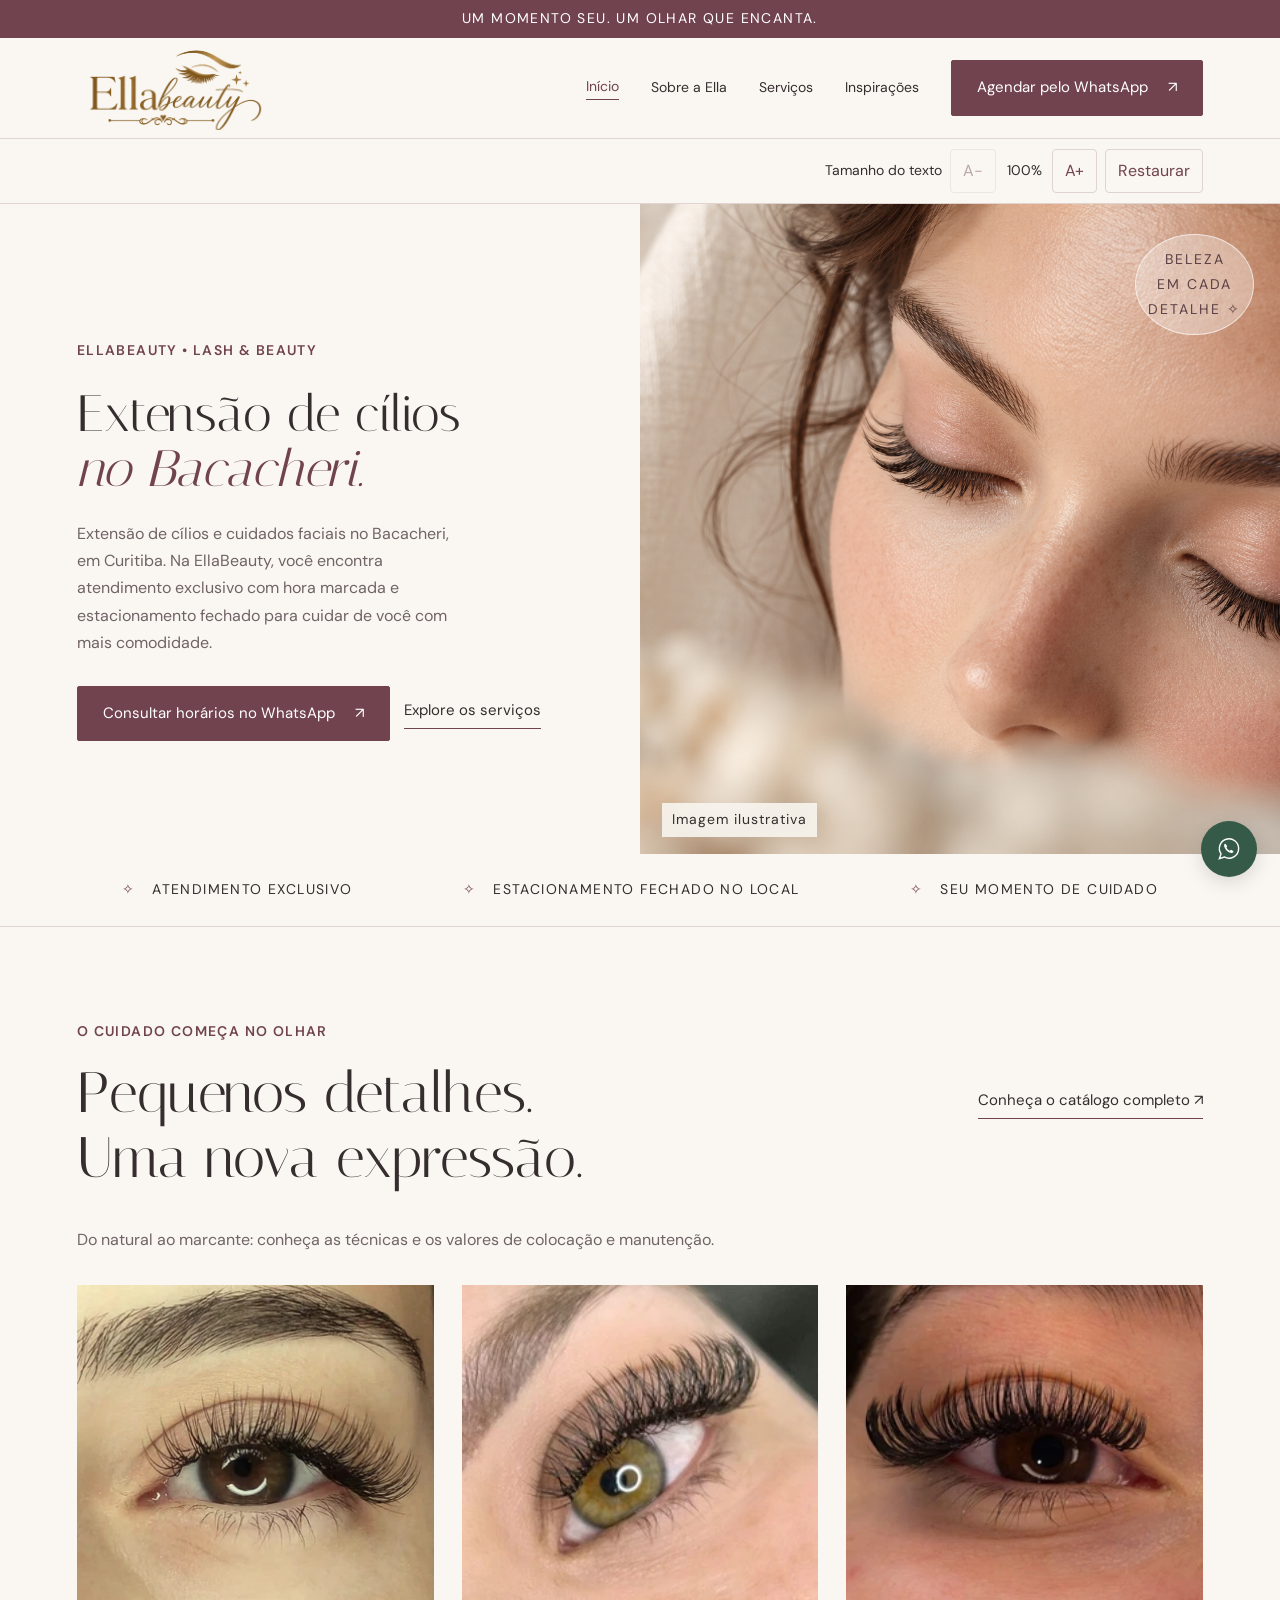
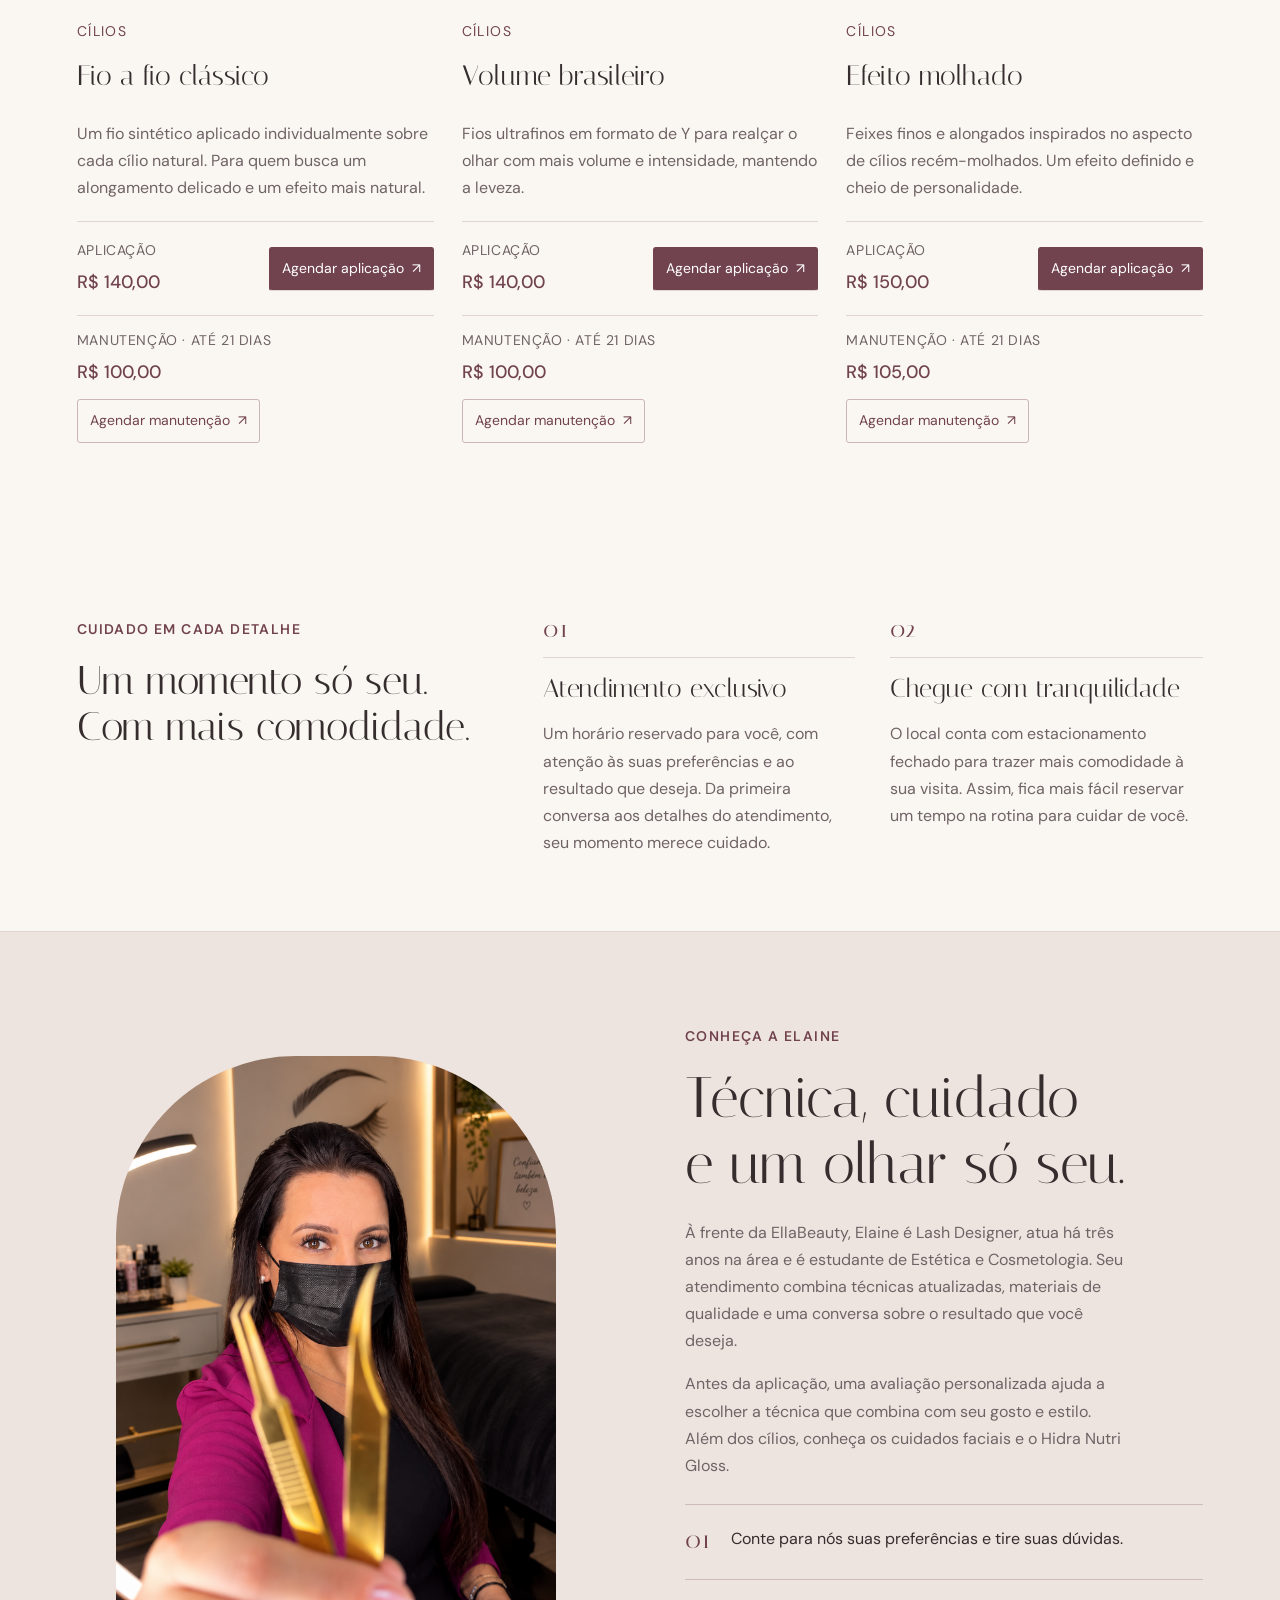
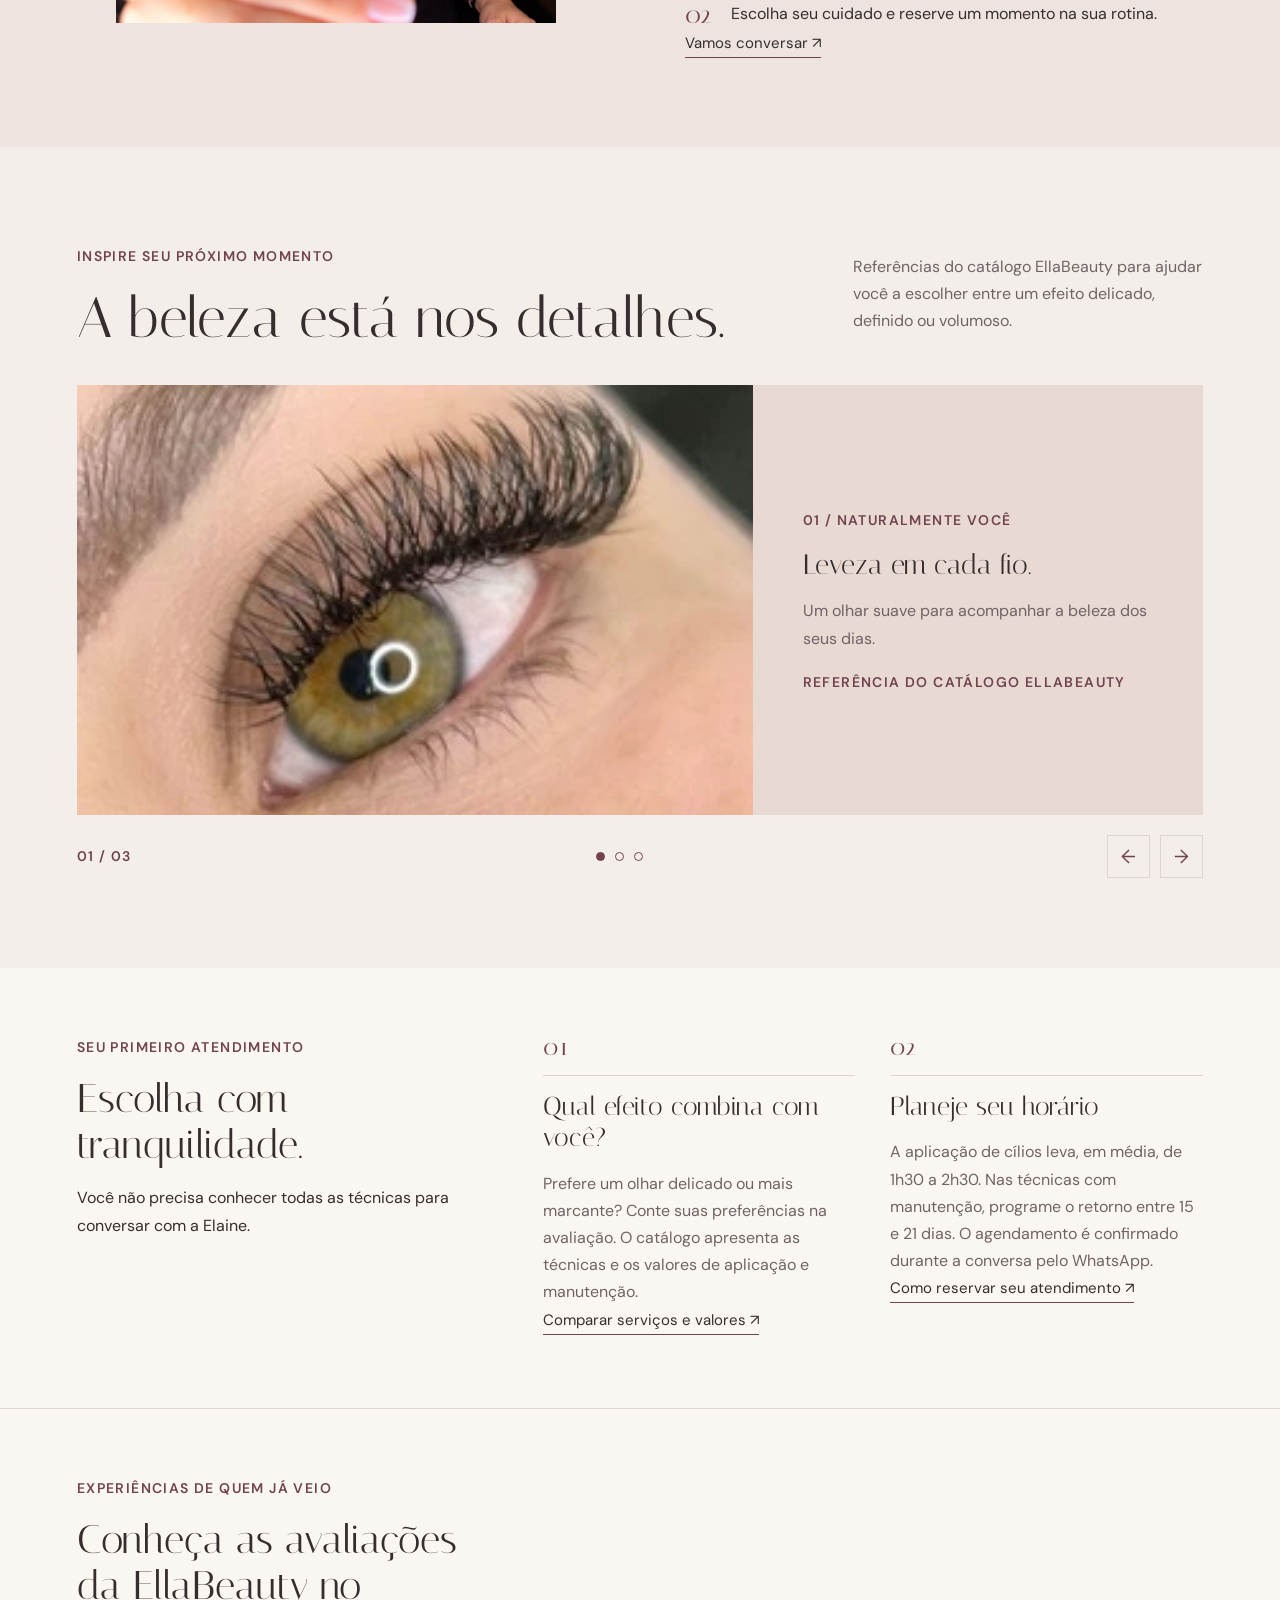
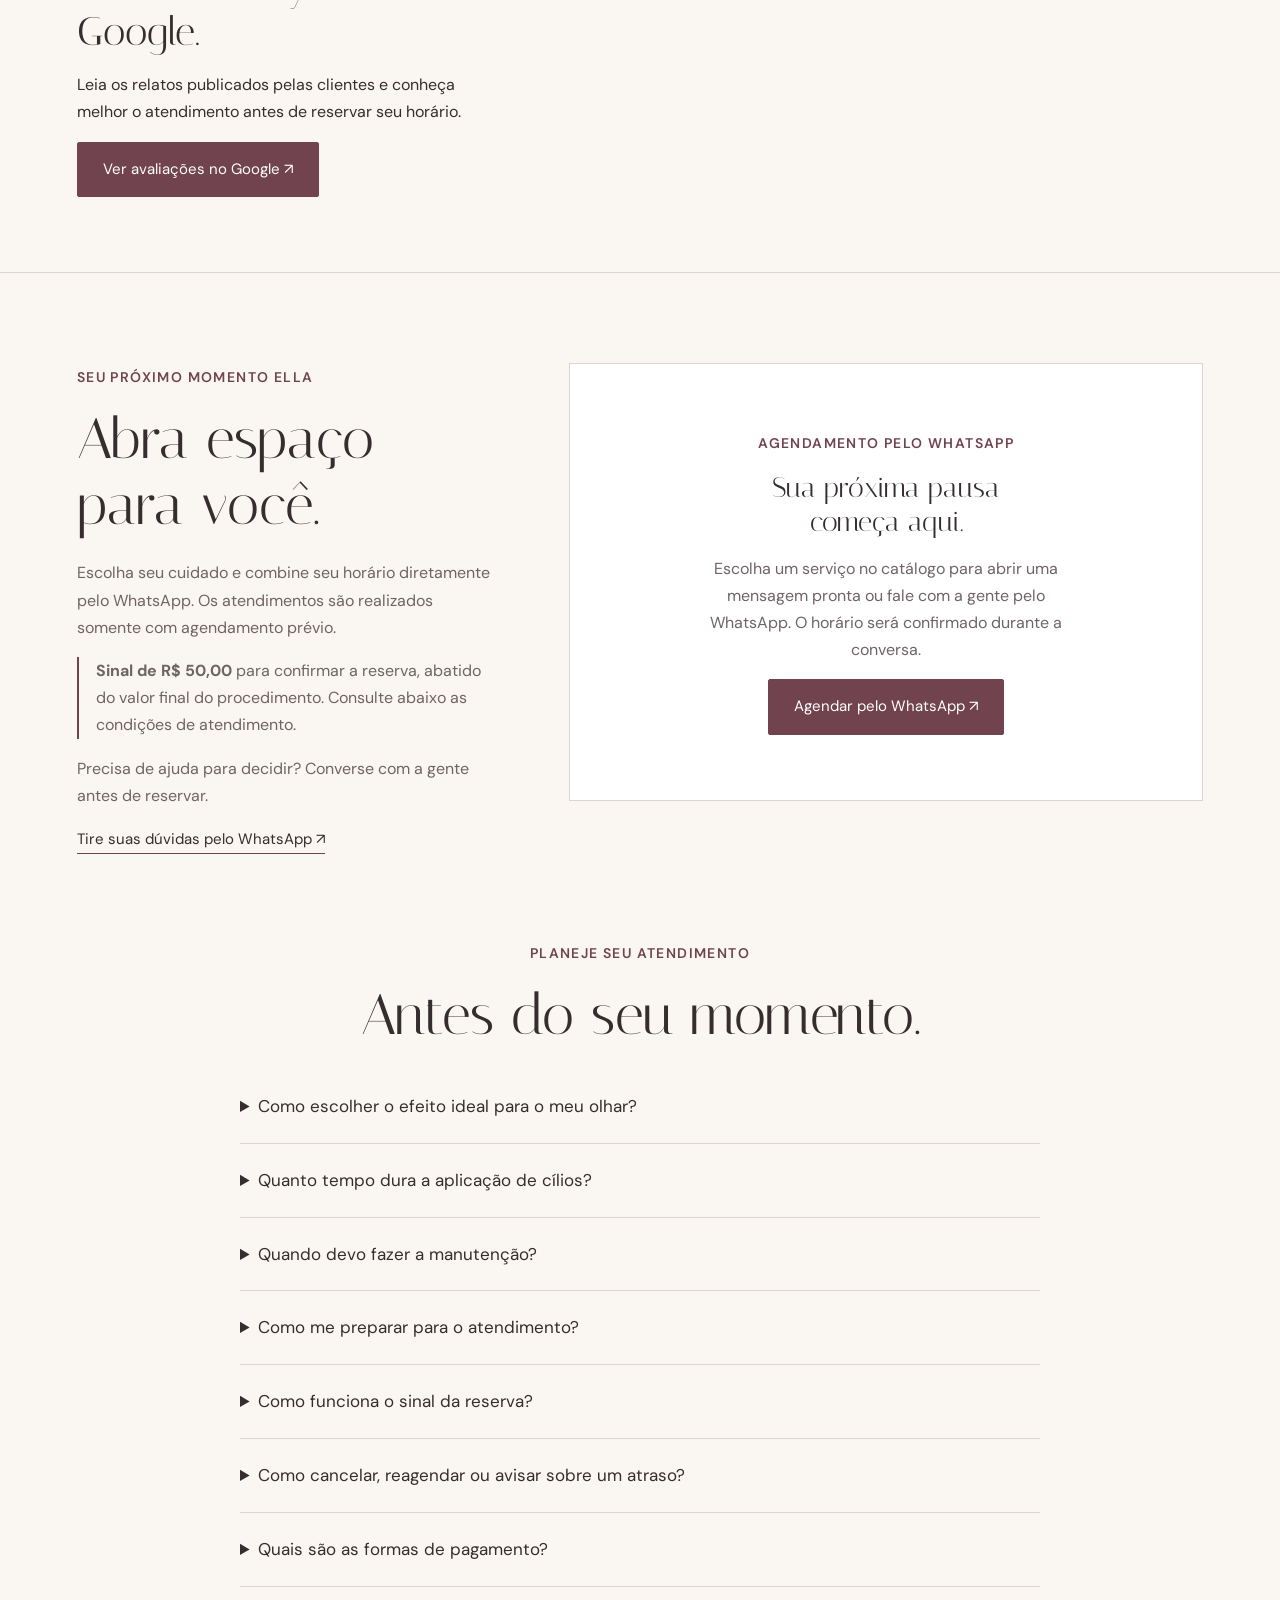
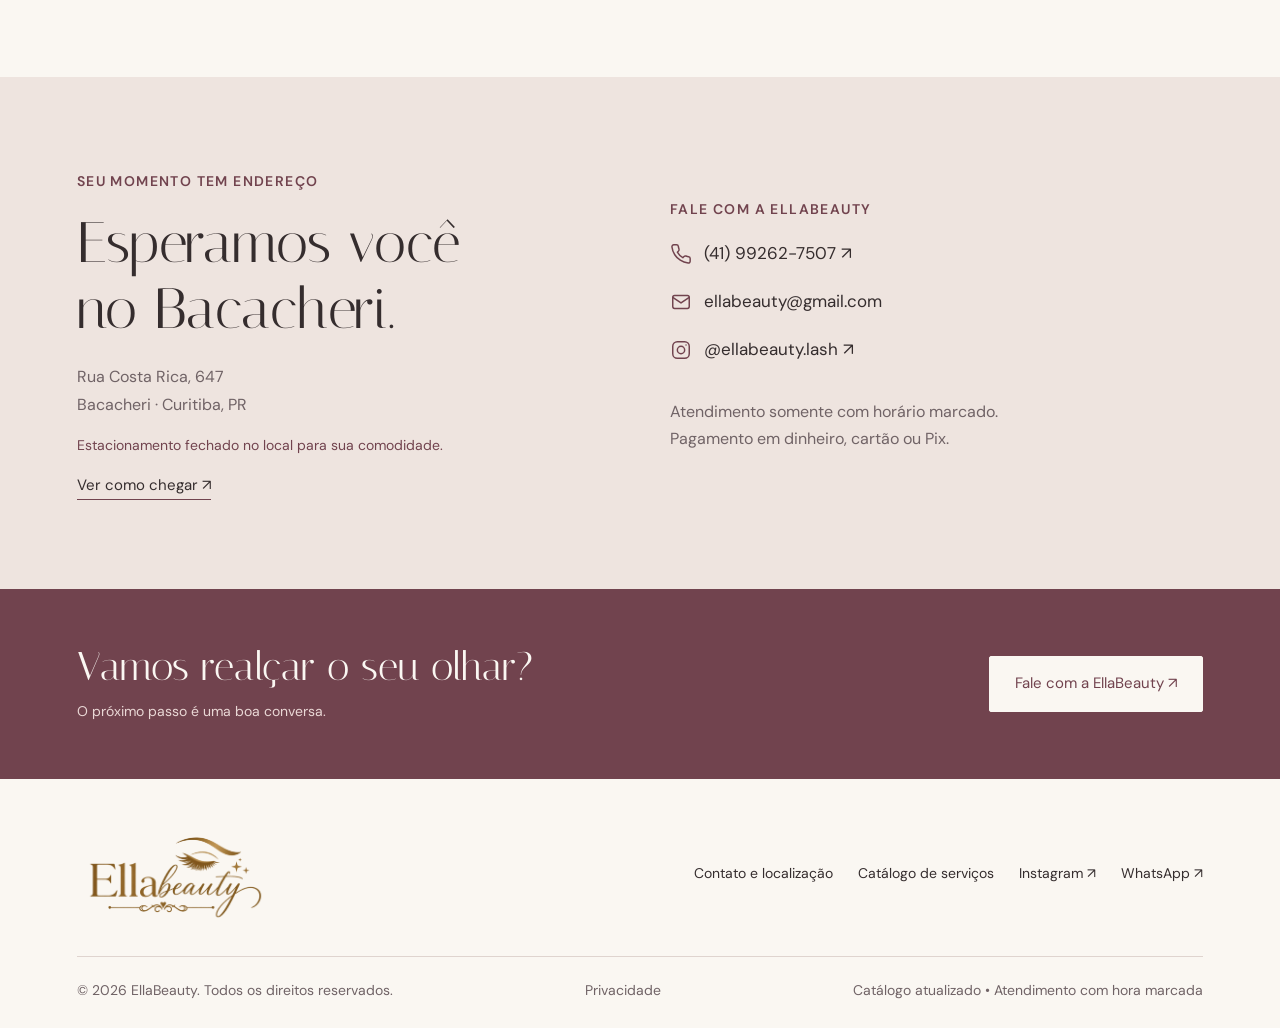
==== commit 1358da28: "Ajusta proporção do título para destacar contato na abertura" ====
--- a/index.html
+++ b/index.html
@@ -72,7 +72,7 @@
 										<div class="hero">
 											<div class="hero-copy">
 												<span class="eyebrow">EllaBeauty • Lash & beauty</span>
-												<h1 style="font-size:clamp(2.6rem,5.2vw,5rem)">Extensão de cílios<br><em>no Bacacheri.</em></h1>
+												<h1 style="font-size:clamp(2.4rem,4vw,4rem)">Extensão de cílios<br><em>no Bacacheri.</em></h1>
 														<p>Extensão de cílios e cuidados faciais no Bacacheri, em Curitiba. Na EllaBeauty, você encontra atendimento exclusivo com hora marcada e estacionamento fechado para cuidar de você com mais comodidade.</p>
 														<div class="actions">
 															<a class="btn"
